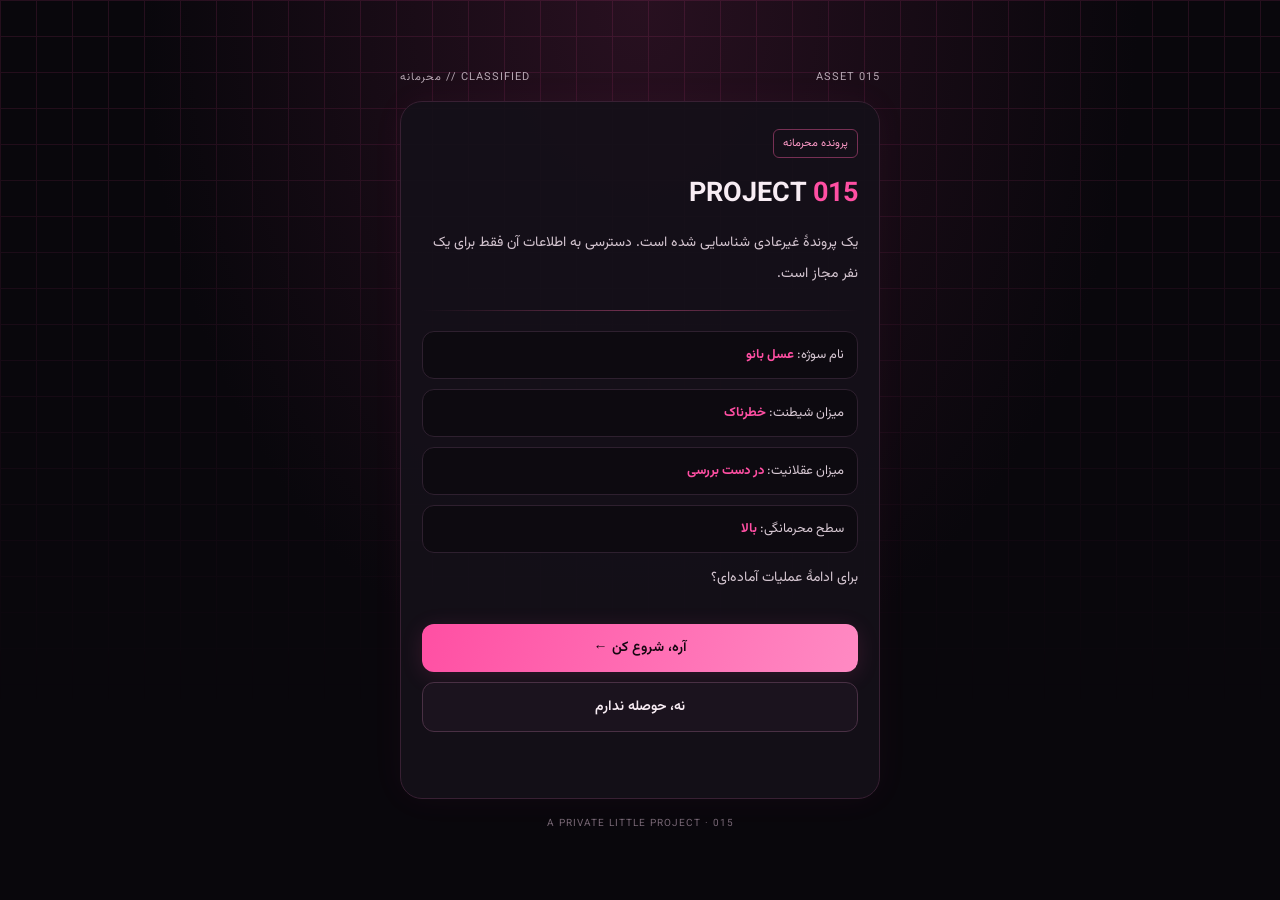
==== index.html @ 4cca1c8d "index.html" ====
<!DOCTYPE html>
<html lang="fa" dir="rtl">
<head>
<meta charset="UTF-8">
<meta name="viewport" content="width=device-width, initial-scale=1.0">
<meta name="theme-color" content="#09070c">
<title>PROJECT 015 | پرونده عسل بانو</title>

<style>
@import url('https://fonts.googleapis.com/css2?family=Vazirmatn:wght@400;500;600;700;800&display=swap');

:root {
  --bg: #09070c;
  --card: #151019;
  --pink: #ff4fa3;
  --light: #ff9bc9;
  --text: #f8edf4;
  --muted: #b5a5b1;
  --border: #382033;
}

* {
  box-sizing: border-box;
}

body {
  margin: 0;
  min-height: 100vh;
  background:
    radial-gradient(ellipse at top, #281020 0%, transparent 55%),
    var(--bg);
  color: var(--text);
  font-family: 'Vazirmatn', Tahoma, sans-serif;
  display: flex;
  align-items: center;
  justify-content: center;
  padding: 22px;
  overflow-x: hidden;
}

body::before {
  content: "";
  position: fixed;
  inset: 0;
  pointer-events: none;
  opacity: .12;
  background-image:
    linear-gradient(#ff4fa3 1px, transparent 1px),
    linear-gradient(90deg, #ff4fa3 1px, transparent 1px);
  background-size: 36px 36px;
  mask-image: linear-gradient(to bottom, black, transparent 80%);
}

.container {
  width: 100%;
  max-width: 480px;
  position: relative;
  z-index: 1;
}

.topline {
  display: flex;
  justify-content: space-between;
  color: var(--muted);
  font-size: 11px;
  letter-spacing: 1px;
  margin-bottom: 15px;
}

.card {
  background: rgba(21, 16, 25, .94);
  border: 1px solid var(--border);
  border-radius: 22px;
  padding: 27px 21px;
  box-shadow: 0 0 35px #ff4fa30b;
  animation: appear .45s ease;
}

@keyframes appear {
  from {
    opacity: 0;
    transform: translateY(12px);
  }
  to {
    opacity: 1;
    transform: translateY(0);
  }
}

.tag {
  display: inline-block;
  border: 1px solid #773054;
  color: var(--light);
  border-radius: 6px;
  padding: 5px 9px;
  font-size: 11px;
  margin-bottom: 15px;
}

h1 {
  font-size: 27px;
  line-height: 1.6;
  margin: 0 0 12px;
}

h2 {
  font-size: 21px;
  line-height: 1.8;
  margin: 0 0 12px;
}

p {
  color: #d4c5d0;
  font-size: 14px;
  line-height: 2.2;
  margin: 10px 0 20px;
}

.pink {
  color: var(--pink);
}

.divider {
  height: 1px;
  background: linear-gradient(90deg, transparent, #743151, transparent);
  margin: 20px 0;
}

.info {
  background: #0d0a10;
  border: 1px solid #2e202f;
  border-radius: 12px;
  padding: 13px;
  margin: 10px 0;
  font-size: 13px;
  color: #d8c9d4;
}

.info strong {
  color: var(--pink);
}

button {
  font-family: inherit;
  cursor: pointer;
  width: 100%;
  border-radius: 12px;
  padding: 13px 14px;
  margin-top: 10px;
  font-size: 14px;
  font-weight: 600;
  transition: .2s;
}

.primary {
  color: #160711;
  border: none;
  background: linear-gradient(110deg, #ff4fa3, #ff8ac3);
  box-shadow: 0 4px 22px #ff4fa322;
}

.primary:active {
  transform: scale(.98);
}

.secondary {
  background: #1b131e;
  color: var(--text);
  border: 1px solid #493044;
}

.secondary:active {
  border-color: var(--pink);
}

.option {
  text-align: right;
  background: #100c13;
  border: 1px solid #38283b;
  color: var(--text);
}

.option:hover {
  border-color: var(--pink);
  background: #211321;
}

.feedback {
  color: var(--light);
  font-size: 13px;
  min-height: 25px;
  margin-top: 14px;
  line-height: 1.9;
}

.progress {
  height: 4px;
  background: #2b1b2b;
  border-radius: 20px;
  margin: 15px 0 20px;
  overflow: hidden;
}

.bar {
  height: 100%;
  width: 0%;
  background: var(--pink);
  transition: width .4s;
}

.center {
  text-align: center;
}

.big-number {
  color: var(--pink);
  font-size: 60px;
  font-weight: 800;
  line-height: 1.4;
  text-shadow: 0 0 28px #ff4fa355;
}

.heart {
  color: var(--pink);
  font-size: 32px;
  animation: pulse 1.5s infinite;
}

@keyframes pulse {
  50% { transform: scale(1.12); }
}

.hidden {
  display: none !important;
}

.small {
  color: var(--muted);
  font-size: 11px;
  line-height: 2;
}

.final-note {
  border-right: 2px solid var(--pink);
  padding-right: 13px;
  margin: 23px 0;
  text-align: right;
  font-size: 16px;
  line-height: 2.5;
  color: #ffe7f3;
}

.footer {
  text-align: center;
  font-size: 10px;
  color: #776674;
  margin-top: 17px;
  letter-spacing: 1px;
}

@media (max-width: 360px) {
  .card { padding: 22px 16px; }
  h1 { font-size: 24px; }
}
</style>
</head>

<body>
<div class="container">

  <div class="topline">
    <span>ASSET 015</span>
    <span>CLASSIFIED // محرمانه</span>
  </div>

  <main class="card" id="app">

    <!-- PAGE 1 -->
    <section id="page1">
      <span class="tag">پرونده محرمانه</span>
      <h1>PROJECT <span class="pink">015</span></h1>
      <p>
        یک پروندهٔ غیرعادی شناسایی شده است.
        دسترسی به اطلاعات آن فقط برای یک نفر مجاز است.
      </p>

      <div class="divider"></div>

      <div class="info">نام سوژه: <strong>عسل بانو</strong></div>
      <div class="info">میزان شیطنت: <strong>خطرناک</strong></div>
      <div class="info">میزان عقلانیت: <strong>در دست بررسی</strong></div>
      <div class="info">سطح محرمانگی: <strong>بالا</strong></div>

      <p>برای ادامهٔ عملیات آماده‌ای؟</p>

      <button class="primary" onclick="go(2)">آره، شروع کن ←</button>
      <button class="secondary" onclick="noStart()">نه، حوصله ندارم</button>
      <div class="feedback" id="startFeedback"></div>
    </section>

    <!-- PAGE 2 -->
    <section id="page2" class="hidden">
      <span class="tag">مرحلهٔ اول / آزمون هوش</span>
      <div class="progress"><div class="bar" id="bar"></div></div>
      <div id="quiz"></div>
      <div class="feedback" id="quizFeedback"></div>
    </section>

    <!-- PAGE 3 -->
    <section id="page3" class="hidden center">
      <span class="tag">ACCESS DENIED</span>
      <div class="big-number">015</div>
      <h2>یک لحظه، عسل بانو.</h2>
      <p>
        برای دسترسی به پروندهٔ نهایی، باید از این مرحله هم عبور کنی.
        <br>
        البته اگه تا اینجا کنجکاو نشدی، دیگه واقعاً نمی‌دونم چی بگم. 😂
      </p>
      <button class="primary" onclick="go(4)">باز کردن پروندهٔ نهایی</button>
    </section>

    <!-- PAGE 4 -->
    <section id="page4" class="hidden center">
      <span class="tag">ACCESS GRANTED</span>
      <div class="heart">✦</div>
      <h1>HAPPY <span class="pink">15TH</span><br>BIRTHDAY</h1>
      <div class="divider"></div>

      <p>
        بالاخره رسیدیم به اصل ماجرا، عسل بانو. 😂
      </p>

      <p>
        تولدت مبارک به یکی از شیطون‌ترین و غیرقابل‌پیش‌بینی‌ترین
        آدمایی که می‌شناسم.
      </p>

      <p>
        امیدوارم ۱۵ سالگیت پر از اتفاقای خوب، خنده‌های واقعی
        و خاطره‌هایی باشه که سال‌ها بعدم با یادآوریشون لبخند بزنی.
      </p>

      <p>
        امیدوارم به هر چیزی که ته دلت می‌خوای برسی و همیشه
        آدمایی کنارت باشن که بودنت براشون ارزشمند باشه.
      </p>

      <p>
        راستی امیدوارم امسال یکم عاقل‌تر بشی؛
        ولی خب نمی‌خوام تو روز تولدت آرزوهای غیرممکن کنم. 😭😂
      </p>

      <button class="primary" onclick="go(5)">یه چیز دیگه هم هست...</button>
    </section>

    <!-- PAGE 5 -->
    <section id="page5" class="hidden center">
      <span class="tag">PERSONAL MESSAGE</span>
      <div class="heart">♡</div>

      <h2>قبل از بستن پرونده...</h2>

      <p>
        یه چیز کوچیک هست که شاید بد نباشه بدونی.
      </p>

      <div class="divider"></div>

      <div class="final-note">
        بعضی آدما بدون اینکه خودشون بدونن،
        یه جور خاصی توی ذهن آدم می‌مونن.
      </div>

      <button class="primary" onclick="reveal()">ادامهٔ پیام</button>

      <div id="revealText" class="hidden">
        <div class="divider"></div>
        <h2 class="pink">آره درست فکر کردی :)))))))))</h2>
        <p>
          حالا دیگه خودت می‌دونی با این اطلاعات محرمانه چیکار کنی. 😂
        </p>
        <button class="secondary" onclick="go(6)">بستن پرونده</button>
      </div>
    </section>

    <!-- PAGE 6 -->
    <section id="page6" class="hidden center">
      <span class="tag">MISSION COMPLETED</span>
      <div class="big-number">✓</div>
      <h2>پرونده با موفقیت بسته شد.</h2>
      <p>
        عسل بانو، یک بار دیگه تولدت مبارک.
        <br>
        امیدوارم امسال برات قشنگ‌تر از چیزی باشه که تصور می‌کنی.
      </p>
      <div class="divider"></div>
      <p class="small">
        END OF TRANSMISSION<br>
        PROJECT 015 // CLOSED
      </p>
      <button class="secondary" onclick="restart()">از اول ببین</button>
    </section>

  </main>

  <div class="footer">A PRIVATE LITTLE PROJECT · 015</div>
</div>

<script>
const questions = [
  {
    title: "به نظرت سازندهٔ این سایت چقدر وقت گذاشته تا اینو بسازه؟",
    options: [
      "۵ دقیقه؛ مگه چقدر کار داره؟",
      "یه ساعت؛ احتمالاً",
      "بهتره اصلاً نپرسیم 💀"
    ],
    reactions: [
      "چه اعتمادبه‌نفس عجیبی! 😂",
      "جواب نسبتاً منطقی‌ای بود.",
      "بالاخره یکی به عمق فاجعه پی برد."
    ]
  },
  {
    title: "اگه یکی برای تولدت یه سایت اختصاصی بسازه، احتمالاً...",
    options: [
      "خیلی بیکاره",
      "خیلی خلاقه",
      "یه چیزی این وسط مشکوکه 🤨"
    ],
    reactions: [
      "قضاوتت ثبت شد. پرونده همچنان محرمانه است. 😂",
      "این جواب به نفع سازنده تموم شد.",
      "مشکوک؟! ما اینجا همه‌چی‌مون قانونیه! تقریباً."
    ]
  },
  {
    title: "فکر می‌کنی این پرونده آخرش به کجا می‌رسه؟",
    options: [
      "یه کلاهبرداری پیچیده",
      "یه سورپرایز تولد",
      "نمی‌دونم، ولی کنجکاوم"
    ],
    reactions: [
      "متأسفانه هنوز پولی از حسابت کم نشده. 😂",
      "بالاخره به اصل ماجرا نزدیک شدیم.",
      "کنجکاوی، نقطهٔ قوت و ضعف توئه."
    ]
  }
];

let currentQuestion = 0;

function go(page) {
  document.querySelectorAll('#app > section').forEach(section => {
    section.classList.add('hidden');
  });

  document.getElementById('page' + page).classList.remove('hidden');

  if (page === 2) {
    showQuestion();
  }

  window.scrollTo({ top: 0, behavior: 'smooth' });
}

function noStart() {
  document.getElementById('startFeedback').textContent =
    'خب پس چرا تا اینجا اومدی خانم؟ 😂';
}

function showQuestion() {
  const q = questions[currentQuestion];
  const quiz = document.getElementById('quiz');
  const feedback = document.getElementById('quizFeedback');

  feedback.textContent = '';

  document.getElementById('bar').style.width =
    (currentQuestion / questions.length * 100) + '%';

  let html = `<h2>${q.title}</h2>`;

  q.options.forEach((option, index) => {
    html += `<button class="option" onclick="answer(${index})">${option}</button>`;
  });

  quiz.innerHTML = html;
}

function answer(index) {
  const q = questions[currentQuestion];
  const feedback = document.getElementById('quizFeedback');

  feedback.textContent = q.reactions[index];

  document.querySelectorAll('#quiz button').forEach(button => {
    button.disabled = true;
    button.style.opacity = '.7';
  });

  setTimeout(() => {
    currentQuestion++;

    if (currentQuestion < questions.length) {
      showQuestion();
    } else {
      go(3);
    }
  }, 1400);
}

function reveal() {
  document.getElementById('revealText').classList.remove('hidden');
  window.scrollTo({ top: document.body.scrollHeight, behavior: 'smooth' });
}

function restart() {
  currentQuestion = 0;
  document.getElementById('revealText').classList.add('hidden');
  document.getElementById('startFeedback').textContent = '';
  go(1);
}
</script>
</body>
                                                            </html>
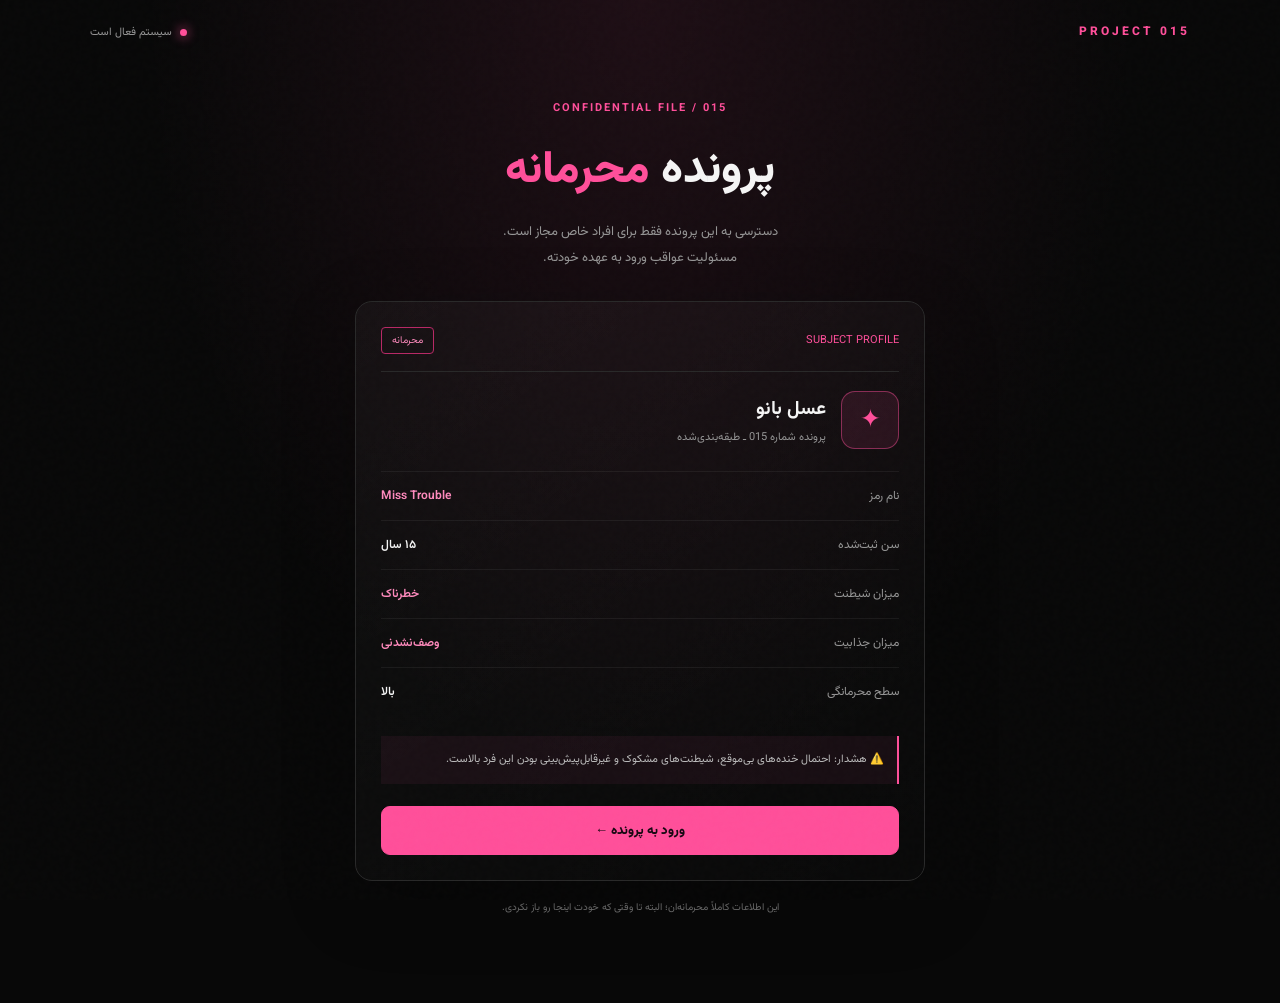
==== commit 94d90dcf: "index.html" ====
--- a/index.html
+++ b/index.html
@@ -1,527 +1,788 @@
 <!DOCTYPE html>
 <html lang="fa" dir="rtl">
 <head>
-<meta charset="UTF-8">
-<meta name="viewport" content="width=device-width, initial-scale=1.0">
-<meta name="theme-color" content="#09070c">
-<title>PROJECT 015 | پرونده عسل بانو</title>
-
-<style>
-@import url('https://fonts.googleapis.com/css2?family=Vazirmatn:wght@400;500;600;700;800&display=swap');
-
-:root {
-  --bg: #09070c;
-  --card: #151019;
-  --pink: #ff4fa3;
-  --light: #ff9bc9;
-  --text: #f8edf4;
-  --muted: #b5a5b1;
-  --border: #382033;
-}
-
-* {
-  box-sizing: border-box;
-}
-
-body {
-  margin: 0;
-  min-height: 100vh;
-  background:
-    radial-gradient(ellipse at top, #281020 0%, transparent 55%),
-    var(--bg);
-  color: var(--text);
-  font-family: 'Vazirmatn', Tahoma, sans-serif;
-  display: flex;
-  align-items: center;
-  justify-content: center;
-  padding: 22px;
-  overflow-x: hidden;
-}
-
-body::before {
-  content: "";
-  position: fixed;
-  inset: 0;
-  pointer-events: none;
-  opacity: .12;
-  background-image:
-    linear-gradient(#ff4fa3 1px, transparent 1px),
-    linear-gradient(90deg, #ff4fa3 1px, transparent 1px);
-  background-size: 36px 36px;
-  mask-image: linear-gradient(to bottom, black, transparent 80%);
-}
-
-.container {
-  width: 100%;
-  max-width: 480px;
-  position: relative;
-  z-index: 1;
-}
-
-.topline {
-  display: flex;
-  justify-content: space-between;
-  color: var(--muted);
-  font-size: 11px;
-  letter-spacing: 1px;
-  margin-bottom: 15px;
-}
-
-.card {
-  background: rgba(21, 16, 25, .94);
-  border: 1px solid var(--border);
-  border-radius: 22px;
-  padding: 27px 21px;
-  box-shadow: 0 0 35px #ff4fa30b;
-  animation: appear .45s ease;
-}
-
-@keyframes appear {
-  from {
-    opacity: 0;
-    transform: translateY(12px);
-  }
-  to {
-    opacity: 1;
-    transform: translateY(0);
-  }
-}
-
-.tag {
-  display: inline-block;
-  border: 1px solid #773054;
-  color: var(--light);
-  border-radius: 6px;
-  padding: 5px 9px;
-  font-size: 11px;
-  margin-bottom: 15px;
-}
-
-h1 {
-  font-size: 27px;
-  line-height: 1.6;
-  margin: 0 0 12px;
-}
-
-h2 {
-  font-size: 21px;
-  line-height: 1.8;
-  margin: 0 0 12px;
-}
-
-p {
-  color: #d4c5d0;
-  font-size: 14px;
-  line-height: 2.2;
-  margin: 10px 0 20px;
-}
-
-.pink {
-  color: var(--pink);
-}
-
-.divider {
-  height: 1px;
-  background: linear-gradient(90deg, transparent, #743151, transparent);
-  margin: 20px 0;
-}
-
-.info {
-  background: #0d0a10;
-  border: 1px solid #2e202f;
-  border-radius: 12px;
-  padding: 13px;
-  margin: 10px 0;
-  font-size: 13px;
-  color: #d8c9d4;
-}
-
-.info strong {
-  color: var(--pink);
-}
-
-button {
-  font-family: inherit;
-  cursor: pointer;
-  width: 100%;
-  border-radius: 12px;
-  padding: 13px 14px;
-  margin-top: 10px;
-  font-size: 14px;
-  font-weight: 600;
-  transition: .2s;
-}
-
-.primary {
-  color: #160711;
-  border: none;
-  background: linear-gradient(110deg, #ff4fa3, #ff8ac3);
-  box-shadow: 0 4px 22px #ff4fa322;
-}
-
-.primary:active {
-  transform: scale(.98);
-}
-
-.secondary {
-  background: #1b131e;
-  color: var(--text);
-  border: 1px solid #493044;
-}
-
-.secondary:active {
-  border-color: var(--pink);
-}
-
-.option {
-  text-align: right;
-  background: #100c13;
-  border: 1px solid #38283b;
-  color: var(--text);
-}
-
-.option:hover {
-  border-color: var(--pink);
-  background: #211321;
-}
-
-.feedback {
-  color: var(--light);
-  font-size: 13px;
-  min-height: 25px;
-  margin-top: 14px;
-  line-height: 1.9;
-}
-
-.progress {
-  height: 4px;
-  background: #2b1b2b;
-  border-radius: 20px;
-  margin: 15px 0 20px;
-  overflow: hidden;
-}
-
-.bar {
-  height: 100%;
-  width: 0%;
-  background: var(--pink);
-  transition: width .4s;
-}
-
-.center {
-  text-align: center;
-}
-
-.big-number {
-  color: var(--pink);
-  font-size: 60px;
-  font-weight: 800;
-  line-height: 1.4;
-  text-shadow: 0 0 28px #ff4fa355;
-}
-
-.heart {
-  color: var(--pink);
-  font-size: 32px;
-  animation: pulse 1.5s infinite;
-}
-
-@keyframes pulse {
-  50% { transform: scale(1.12); }
-}
-
-.hidden {
-  display: none !important;
-}
-
-.small {
-  color: var(--muted);
-  font-size: 11px;
-  line-height: 2;
-}
-
-.final-note {
-  border-right: 2px solid var(--pink);
-  padding-right: 13px;
-  margin: 23px 0;
-  text-align: right;
-  font-size: 16px;
-  line-height: 2.5;
-  color: #ffe7f3;
-}
-
-.footer {
-  text-align: center;
-  font-size: 10px;
-  color: #776674;
-  margin-top: 17px;
-  letter-spacing: 1px;
-}
-
-@media (max-width: 360px) {
-  .card { padding: 22px 16px; }
-  h1 { font-size: 24px; }
-}
-</style>
+    <meta charset="UTF-8">
+    <meta name="viewport" content="width=device-width, initial-scale=1.0">
+    <meta name="theme-color" content="#080808">
+
+    <title>PROJECT 015 | پرونده محرمانه</title>
+
+    <link rel="preconnect" href="https://fonts.googleapis.com">
+    <link rel="preconnect" href="https://fonts.gstatic.com" crossorigin>
+    <link href="https://fonts.googleapis.com/css2?family=Vazirmatn:wght@300;400;500;600;700;800&display=swap" rel="stylesheet">
+
+    <style>
+        :root {
+            --pink: #ff4f9a;
+            --pink-light: #ff8abd;
+            --pink-dark: #b82966;
+            --black: #080808;
+            --card: #111111;
+            --border: #292929;
+            --text: #f5f5f5;
+            --muted: #969696;
+        }
+
+        * {
+            margin: 0;
+            padding: 0;
+            box-sizing: border-box;
+        }
+
+        html {
+            scroll-behavior: smooth;
+        }
+
+        body {
+            min-height: 100vh;
+            background:
+                radial-gradient(
+                    ellipse at top,
+                    rgba(255, 79, 154, 0.09),
+                    transparent 55%
+                ),
+                var(--black);
+            color: var(--text);
+            font-family: 'Vazirmatn', sans-serif;
+            overflow-x: hidden;
+        }
+
+        button {
+            font-family: inherit;
+        }
+
+        button:focus-visible {
+            outline: 2px solid var(--pink-light);
+            outline-offset: 4px;
+        }
+
+        .noise {
+            position: fixed;
+            inset: 0;
+            pointer-events: none;
+            opacity: 0.035;
+            z-index: 10;
+            background-image: url("data:image/svg+xml,%3Csvg viewBox='0 0 180 180' xmlns='http://www.w3.org/2000/svg'%3E%3Cfilter id='n'%3E%3CfeTurbulence type='fractalNoise' baseFrequency='.9' numOctaves='3' stitchTiles='stitch'/%3E%3C/filter%3E%3Crect width='100%25' height='100%25' filter='url(%23n)' opacity='.5'/%3E%3C/svg%3E");
+        }
+
+        .topbar {
+            position: absolute;
+            top: 0;
+            right: 0;
+            left: 0;
+            padding: 23px 7%;
+            display: flex;
+            align-items: center;
+            justify-content: space-between;
+            gap: 12px;
+        }
+
+        .brand {
+            color: var(--pink);
+            font-size: 12px;
+            font-weight: 800;
+            letter-spacing: 3px;
+            direction: ltr;
+        }
+
+        .status {
+            display: flex;
+            align-items: center;
+            gap: 8px;
+            color: var(--muted);
+            font-size: 11px;
+        }
+
+        .status-dot {
+            width: 7px;
+            height: 7px;
+            border-radius: 50%;
+            background: var(--pink);
+            box-shadow: 0 0 12px var(--pink);
+            animation: blink 1.5s infinite;
+        }
+
+        @keyframes blink {
+            50% {
+                opacity: 0.3;
+            }
+        }
+
+        .screen {
+            min-height: 100svh;
+            display: none;
+            align-items: center;
+            justify-content: center;
+            padding: 100px 20px 85px;
+            animation: appear 0.6s ease both;
+        }
+
+        .screen.active {
+            display: flex;
+        }
+
+        @keyframes appear {
+            from {
+                opacity: 0;
+                transform: translateY(12px);
+            }
+
+            to {
+                opacity: 1;
+                transform: translateY(0);
+            }
+        }
+
+        .container {
+            width: 100%;
+            max-width: 570px;
+            margin: auto;
+        }
+
+        .eyebrow {
+            color: var(--pink);
+            font-size: 11px;
+            font-weight: 700;
+            letter-spacing: 2px;
+            direction: ltr;
+            text-align: center;
+            margin-bottom: 18px;
+        }
+
+        .main-title {
+            text-align: center;
+            font-size: clamp(29px, 7vw, 45px);
+            line-height: 1.6;
+            font-weight: 800;
+            margin-bottom: 12px;
+        }
+
+        .main-title span {
+            color: var(--pink);
+        }
+
+        .subtitle {
+            text-align: center;
+            color: var(--muted);
+            font-size: 13px;
+            line-height: 2;
+            margin-bottom: 30px;
+        }
+
+        .card {
+            background: linear-gradient(
+                145deg,
+                rgba(255, 255, 255, 0.035),
+                rgba(255, 255, 255, 0.008)
+            );
+            border: 1px solid var(--border);
+            border-radius: 17px;
+            padding: 25px;
+            box-shadow: 0 20px 70px rgba(0, 0, 0, 0.25);
+        }
+
+        .file-header {
+            display: flex;
+            justify-content: space-between;
+            align-items: center;
+            gap: 10px;
+            padding-bottom: 17px;
+            margin-bottom: 19px;
+            border-bottom: 1px solid var(--border);
+        }
+
+        .file-label {
+            font-size: 11px;
+            color: var(--pink);
+            direction: ltr;
+        }
+
+        .classified {
+            border: 1px solid var(--pink-dark);
+            color: var(--pink-light);
+            padding: 5px 10px;
+            font-size: 10px;
+            border-radius: 4px;
+        }
+
+        .profile {
+            display: flex;
+            align-items: center;
+            gap: 15px;
+            padding-bottom: 22px;
+        }
+
+        .avatar {
+            width: 58px;
+            height: 58px;
+            flex-shrink: 0;
+            display: grid;
+            place-items: center;
+            background: rgba(255, 79, 154, 0.1);
+            border: 1px solid rgba(255, 79, 154, 0.45);
+            border-radius: 14px;
+            color: var(--pink);
+            font-size: 25px;
+        }
+
+        .profile h2 {
+            font-size: 19px;
+            margin-bottom: 5px;
+        }
+
+        .profile p {
+            color: var(--muted);
+            font-size: 11px;
+        }
+
+        .data-list {
+            display: grid;
+            gap: 0;
+        }
+
+        .data-row {
+            display: flex;
+            justify-content: space-between;
+            align-items: center;
+            gap: 15px;
+            padding: 15px 0;
+            border-top: 1px solid rgba(255, 255, 255, 0.055);
+        }
+
+        .data-row .label {
+            color: var(--muted);
+            font-size: 12px;
+        }
+
+        .data-row .value {
+            font-size: 12px;
+            font-weight: 600;
+            text-align: left;
+        }
+
+        .pink {
+            color: var(--pink-light);
+        }
+
+        .warning {
+            margin-top: 20px;
+            padding: 13px;
+            border-right: 2px solid var(--pink);
+            background: rgba(255, 79, 154, 0.055);
+            color: #bdbdbd;
+            font-size: 11px;
+            line-height: 2;
+        }
+
+        .button {
+            width: 100%;
+            min-height: 49px;
+            border: 1px solid var(--pink);
+            border-radius: 9px;
+            background: var(--pink);
+            color: #160811;
+            font-size: 13px;
+            font-weight: 800;
+            cursor: pointer;
+            transition: 0.2s ease;
+            margin-top: 22px;
+        }
+
+        .button:hover {
+            background: var(--pink-light);
+            transform: translateY(-2px);
+            box-shadow: 0 8px 25px rgba(255, 79, 154, 0.14);
+        }
+
+        .button.secondary {
+            color: var(--pink-light);
+            background: transparent;
+            border-color: var(--border);
+        }
+
+        .button.secondary:hover {
+            border-color: var(--pink);
+            background: rgba(255, 79, 154, 0.05);
+        }
+
+        .small-note {
+            text-align: center;
+            color: #686868;
+            font-size: 10px;
+            margin-top: 17px;
+            line-height: 2;
+        }
+
+        /* QUIZ */
+
+        .quiz-progress {
+            display: flex;
+            gap: 7px;
+            margin-bottom: 25px;
+        }
+
+        .progress-segment {
+            height: 3px;
+            flex: 1;
+            border-radius: 10px;
+            background: #292929;
+            transition: background 0.3s;
+        }
+
+        .progress-segment.done {
+            background: var(--pink);
+        }
+
+        .question-number {
+            font-size: 11px;
+            color: var(--pink);
+            margin-bottom: 12px;
+        }
+
+        .question {
+            font-size: clamp(21px, 5vw, 27px);
+            line-height: 1.8;
+            font-weight: 700;
+            margin-bottom: 25px;
+        }
+
+        .answers {
+            display: grid;
+            gap: 11px;
+        }
+
+        .answer {
+            display: flex;
+            justify-content: space-between;
+            align-items: center;
+            gap: 12px;
+            width: 100%;
+            padding: 15px 16px;
+            border: 1px solid var(--border);
+            border-radius: 10px;
+            background: #101010;
+            color: #e6e6e6;
+            text-align: right;
+            font-size: 13px;
+            cursor: pointer;
+            transition: 0.2s;
+        }
+
+        .answer:hover {
+            border-color: var(--pink);
+            background: rgba(255, 79, 154, 0.06);
+        }
+
+        .answer .arrow {
+            color: var(--pink);
+            font-size: 17px;
+        }
+
+        .reaction {
+            display: none;
+            margin-top: 20px;
+            padding: 16px;
+            border: 1px solid rgba(255, 79, 154, 0.3);
+            background: rgba(255, 79, 154, 0.06);
+            border-radius: 10px;
+            font-size: 13px;
+            line-height: 2;
+        }
+
+        .reaction.show {
+            display: block;
+            animation: appear 0.3s ease both;
+        }
+
+        .reaction-title {
+            color: var(--pink-light);
+            font-weight: 700;
+            margin-bottom: 5px;
+        }
+
+        /* ACCESS DENIED */
+
+        .denied-icon {
+            width: 90px;
+            height: 90px;
+            margin: 0 auto 25px;
+            display: grid;
+            place-items: center;
+            border: 1px solid var(--pink-dark);
+            border-radius: 50%;
+            color: var(--pink);
+            font-size: 36px;
+            box-shadow: 0 0 45px rgba(255, 79, 154, 0.07);
+        }
+
+        .denied-title {
+            direction: ltr;
+            text-align: center;
+            color: var(--pink);
+            font-size: clamp(28px, 8vw, 42px);
+            letter-spacing: 2px;
+            margin-bottom: 17px;
+        }
+
+        .denied-text {
+            text-align: center;
+            color: #b6b6b6;
+            font-size: 13px;
+            line-height: 2.3;
+        }
+
+        .code-line {
+            direction: ltr;
+            text-align: center;
+            color: #555;
+            font-size: 10px;
+            margin-top: 22px;
+            letter-spacing: 1px;
+        }
+
+        /* BIRTHDAY */
+
+        .birthday-card {
+            text-align: center;
+        }
+
+        .birthday-symbol {
+            font-size: 43px;
+            margin-bottom: 17px;
+            filter: drop-shadow(0 0 18px rgba(255, 79, 154, 0.2));
+        }
+
+        .birthday-title {
+            font-size: clamp(29px, 7vw, 41px);
+            font-weight: 800;
+            margin-bottom: 22px;
+            line-height: 1.7;
+        }
+
+        .birthday-title span {
+            color: var(--pink);
+        }
+
+        .birthday-message {
+            color: #d0d0d0;
+            font-size: 13px;
+            line-height: 2.5;
+            text-align: right;
+        }
+
+        .birthday-message p {
+            margin-bottom: 14px;
+        }
+
+        .birthday-divider {
+            width: 55px;
+            height: 2px;
+            background: var(--pink);
+            margin: 25px auto;
+            border-radius: 3px;
+        }
+
+        .signature {
+            color: var(--pink-light);
+            font-size: 12px;
+            margin-top: 25px;
+            text-align: center;
+        }
+
+        /* REVEAL */
+
+        .reveal-card {
+            text-align: center;
+            padding: 32px 25px;
+        }
+
+        .reveal-label {
+            color: var(--pink);
+            font-size: 10px;
+            letter-spacing: 3px;
+            direction: ltr;
+            margin-bottom: 27px;
+        }
+
+        .reveal-text {
+            font-size: clamp(19px, 5vw, 25px);
+            line-height: 2.2;
+            font-weight: 600;
+        }
+
+        .reveal-text .highlight {
+            color: var(--pink-light);
+        }
+
+        .typing-cursor {
+            display: inline-block;
+            width: 2px;
+            height: 22px;
+            margin-right: 4px;
+            vertical-align: middle;
+            background: var(--pink);
+            animation: blink 0.8s infinite;
+        }
+
+        .final-stamp {
+            display: inline-block;
+            border: 1px solid var(--pink-dark);
+            color: var(--pink-light);
+            padding: 10px 16px;
+            border-radius: 6px;
+            direction: ltr;
+            font-size: 11px;
+            letter-spacing: 2px;
+            transform: rotate(-3deg);
+            margin-bottom: 25px;
+        }
+
+        .footer {
+            position: fixed;
+            bottom: 0;
+            right: 0;
+            left: 0;
+            text-align: center;
+            padding: 12px;
+            color: #444;
+            background: linear-gradient(transparent, #080808 40%);
+            font-size: 9px;
+            pointer-events: none;
+            z-index: 5;
+        }
+
+        /* MUSIC */
+
+        .music-button {
+            position: fixed;
+            left: 17px;
+            bottom: 22px;
+            z-index: 20;
+            display: flex;
+            align-items: center;
+            justify-content: center;
+            gap: 9px;
+            padding: 11px 14px;
+            border: 1px solid #383838;
+            border-radius: 30px;
+            background: rgba(17, 17, 17, 0.94);
+            color: #ddd;
+            font-size: 11px;
+            cursor: pointer;
+            backdrop-filter: blur(10px);
+            transition: 0.2s;
+        }
+
+        .music-button:hover,
+        .music-button.playing {
+            border-color: var(--pink);
+            color: var(--pink-light);
+        }
+
+        .music-icon {
+            font-size: 15px;
+        }
+
+        .music-bars {
+            display: none;
+            align-items: center;
+            gap: 2px;
+            height: 15px;
+        }
+
+        .playing .music-bars {
+            display: flex;
+        }
+
+        .playing .music-icon {
+            display: none;
+        }
+
+        .music-bars span {
+            width: 2px;
+            height: 5px;
+            border-radius: 2px;
+            background: var(--pink);
+            animation: musicbar 0.7s infinite ease-in-out alternate;
+        }
+
+        .music-bars span:nth-child(2) {
+            animation-delay: 0.2s;
+        }
+
+        .music-bars span:nth-child(3) {
+            animation-delay: 0.4s;
+        }
+
+        @keyframes musicbar {
+            to {
+                height: 14px;
+            }
+        }
+
+        @media (max-width: 420px) {
+            .card {
+                padding: 20px;
+            }
+
+            .topbar {
+                padding: 18px 20px;
+            }
+
+            .music-button {
+                bottom: 20px;
+                left: 12px;
+            }
+
+            .data-row .label,
+            .data-row .value {
+                font-size: 11px;
+            }
+        }
+
+        @media (prefers-reduced-motion: reduce) {
+            *,
+            *::before,
+            *::after {
+                animation-duration: 0.01ms !important;
+                transition-duration: 0.01ms !important;
+            }
+        }
+    </style>
 </head>
 
 <body>
-<div class="container">
-
-  <div class="topline">
-    <span>ASSET 015</span>
-    <span>CLASSIFIED // محرمانه</span>
-  </div>
-
-  <main class="card" id="app">
-
-    <!-- PAGE 1 -->
-    <section id="page1">
-      <span class="tag">پرونده محرمانه</span>
-      <h1>PROJECT <span class="pink">015</span></h1>
-      <p>
-        یک پروندهٔ غیرعادی شناسایی شده است.
-        دسترسی به اطلاعات آن فقط برای یک نفر مجاز است.
-      </p>
-
-      <div class="divider"></div>
-
-      <div class="info">نام سوژه: <strong>عسل بانو</strong></div>
-      <div class="info">میزان شیطنت: <strong>خطرناک</strong></div>
-      <div class="info">میزان عقلانیت: <strong>در دست بررسی</strong></div>
-      <div class="info">سطح محرمانگی: <strong>بالا</strong></div>
-
-      <p>برای ادامهٔ عملیات آماده‌ای؟</p>
-
-      <button class="primary" onclick="go(2)">آره، شروع کن ←</button>
-      <button class="secondary" onclick="noStart()">نه، حوصله ندارم</button>
-      <div class="feedback" id="startFeedback"></div>
+
+    <div class="noise"></div>
+
+    <header class="topbar">
+        <div class="brand">PROJECT 015</div>
+
+        <div class="status">
+            <span class="status-dot"></span>
+            <span>سیستم فعال است</span>
+        </div>
+    </header>
+
+
+    <!-- PAGE 1: SECRET DOSSIER -->
+
+    <section class="screen active" id="screen1">
+        <div class="container">
+
+            <div class="eyebrow">CONFIDENTIAL FILE / 015</div>
+
+            <h1 class="main-title">
+                پرونده <span>محرمانه</span>
+            </h1>
+
+            <p class="subtitle">
+                دسترسی به این پرونده فقط برای افراد خاص مجاز است.
+                <br>
+                مسئولیت عواقب ورود به عهده خودته.
+            </p>
+
+            <div class="card">
+
+                <div class="file-header">
+                    <span class="file-label">SUBJECT PROFILE</span>
+                    <span class="classified">محرمانه</span>
+                </div>
+
+                <div class="profile">
+                    <div class="avatar">✦</div>
+
+                    <div>
+                        <h2>عسل بانو</h2>
+                        <p>پرونده شماره 015 ـ طبقه‌بندی‌شده</p>
+                    </div>
+                </div>
+
+                <div class="data-list">
+
+                    <div class="data-row">
+                        <span class="label">نام رمز</span>
+                        <span class="value pink">Miss Trouble</span>
+                    </div>
+
+                    <div class="data-row">
+                        <span class="label">سن ثبت‌شده</span>
+                        <span class="value">۱۵ سال</span>
+                    </div>
+
+                    <div class="data-row">
+                        <span class="label">میزان شیطنت</span>
+                        <span class="value pink">خطرناک</span>
+                    </div>
+
+                    <div class="data-row">
+                        <span class="label">میزان جذابیت</span>
+                        <span class="value pink">وصف‌نشدنی</span>
+                    </div>
+
+                    <div class="data-row">
+                        <span class="label">سطح محرمانگی</span>
+                        <span class="value">بالا</span>
+                    </div>
+
+                </div>
+
+                <div class="warning">
+                    ⚠️ هشدار: احتمال خنده‌های بی‌موقع، شیطنت‌های مشکوک
+                    و غیرقابل‌پیش‌بینی بودن این فرد بالاست.
+                </div>
+
+                <button class="button" onclick="goToScreen(2)">
+                    ورود به پرونده ←
+                </button>
+
+            </div>
+
+            <p class="small-note">
+                این اطلاعات کاملاً محرمانه‌ان؛
+                البته تا وقتی که خودت اینجا رو باز نکردی.
+            </p>
+
+        </div>
     </section>
 
-    <!-- PAGE 2 -->
-    <section id="page2" class="hidden">
-      <span class="tag">مرحلهٔ اول / آزمون هوش</span>
-      <div class="progress"><div class="bar" id="bar"></div></div>
-      <div id="quiz"></div>
-      <div class="feedback" id="quizFeedback"></div>
-    </section>
-
-    <!-- PAGE 3 -->
-    <section id="page3" class="hidden center">
-      <span class="tag">ACCESS DENIED</span>
-      <div class="big-number">015</div>
-      <h2>یک لحظه، عسل بانو.</h2>
-      <p>
-        برای دسترسی به پروندهٔ نهایی، باید از این مرحله هم عبور کنی.
-        <br>
-        البته اگه تا اینجا کنجکاو نشدی، دیگه واقعاً نمی‌دونم چی بگم. 😂
-      </p>
-      <button class="primary" onclick="go(4)">باز کردن پروندهٔ نهایی</button>
-    </section>
-
-    <!-- PAGE 4 -->
-    <section id="page4" class="hidden center">
-      <span class="tag">ACCESS GRANTED</span>
-      <div class="heart">✦</div>
-      <h1>HAPPY <span class="pink">15TH</span><br>BIRTHDAY</h1>
-      <div class="divider"></div>
-
-      <p>
-        بالاخره رسیدیم به اصل ماجرا، عسل بانو. 😂
-      </p>
-
-      <p>
-        تولدت مبارک به یکی از شیطون‌ترین و غیرقابل‌پیش‌بینی‌ترین
-        آدمایی که می‌شناسم.
-      </p>
-
-      <p>
-        امیدوارم ۱۵ سالگیت پر از اتفاقای خوب، خنده‌های واقعی
-        و خاطره‌هایی باشه که سال‌ها بعدم با یادآوریشون لبخند بزنی.
-      </p>
-
-      <p>
-        امیدوارم به هر چیزی که ته دلت می‌خوای برسی و همیشه
-        آدمایی کنارت باشن که بودنت براشون ارزشمند باشه.
-      </p>
-
-      <p>
-        راستی امیدوارم امسال یکم عاقل‌تر بشی؛
-        ولی خب نمی‌خوام تو روز تولدت آرزوهای غیرممکن کنم. 😭😂
-      </p>
-
-      <button class="primary" onclick="go(5)">یه چیز دیگه هم هست...</button>
-    </section>
-
-    <!-- PAGE 5 -->
-    <section id="page5" class="hidden center">
-      <span class="tag">PERSONAL MESSAGE</span>
-      <div class="heart">♡</div>
-
-      <h2>قبل از بستن پرونده...</h2>
-
-      <p>
-        یه چیز کوچیک هست که شاید بد نباشه بدونی.
-      </p>
-
-      <div class="divider"></div>
-
-      <div class="final-note">
-        بعضی آدما بدون اینکه خودشون بدونن،
-        یه جور خاصی توی ذهن آدم می‌مونن.
-      </div>
-
-      <button class="primary" onclick="reveal()">ادامهٔ پیام</button>
-
-      <div id="revealText" class="hidden">
-        <div class="divider"></div>
-        <h2 class="pink">آره درست فکر کردی :)))))))))</h2>
-        <p>
-          حالا دیگه خودت می‌دونی با این اطلاعات محرمانه چیکار کنی. 😂
-        </p>
-        <button class="secondary" onclick="go(6)">بستن پرونده</button>
-      </div>
-    </section>
-
-    <!-- PAGE 6 -->
-    <section id="page6" class="hidden center">
-      <span class="tag">MISSION COMPLETED</span>
-      <div class="big-number">✓</div>
-      <h2>پرونده با موفقیت بسته شد.</h2>
-      <p>
-        عسل بانو، یک بار دیگه تولدت مبارک.
-        <br>
-        امیدوارم امسال برات قشنگ‌تر از چیزی باشه که تصور می‌کنی.
-      </p>
-      <div class="divider"></div>
-      <p class="small">
-        END OF TRANSMISSION<br>
-        PROJECT 015 // CLOSED
-      </p>
-      <button class="secondary" onclick="restart()">از اول ببین</button>
-    </section>
-
-  </main>
-
-  <div class="footer">A PRIVATE LITTLE PROJECT · 015</div>
-</div>
-
-<script>
-const questions = [
-  {
-    title: "به نظرت سازندهٔ این سایت چقدر وقت گذاشته تا اینو بسازه؟",
-    options: [
-      "۵ دقیقه؛ مگه چقدر کار داره؟",
-      "یه ساعت؛ احتمالاً",
-      "بهتره اصلاً نپرسیم 💀"
-    ],
-    reactions: [
-      "چه اعتمادبه‌نفس عجیبی! 😂",
-      "جواب نسبتاً منطقی‌ای بود.",
-      "بالاخره یکی به عمق فاجعه پی برد."
-    ]
-  },
-  {
-    title: "اگه یکی برای تولدت یه سایت اختصاصی بسازه، احتمالاً...",
-    options: [
-      "خیلی بیکاره",
-      "خیلی خلاقه",
-      "یه چیزی این وسط مشکوکه 🤨"
-    ],
-    reactions: [
-      "قضاوتت ثبت شد. پرونده همچنان محرمانه است. 😂",
-      "این جواب به نفع سازنده تموم شد.",
-      "مشکوک؟! ما اینجا همه‌چی‌مون قانونیه! تقریباً."
-    ]
-  },
-  {
-    title: "فکر می‌کنی این پرونده آخرش به کجا می‌رسه؟",
-    options: [
-      "یه کلاهبرداری پیچیده",
-      "یه سورپرایز تولد",
-      "نمی‌دونم، ولی کنجکاوم"
-    ],
-    reactions: [
-      "متأسفانه هنوز پولی از حسابت کم نشده. 😂",
-      "بالاخره به اصل ماجرا نزدیک شدیم.",
-      "کنجکاوی، نقطهٔ قوت و ضعف توئه."
-    ]
-  }
-];
-
-let currentQuestion = 0;
-
-function go(page) {
-  document.querySelectorAll('#app > section').forEach(section => {
-    section.classList.add('hidden');
-  });
-
-  document.getElementById('page' + page).classList.remove('hidden');
-
-  if (page === 2) {
-    showQuestion();
-  }
-
-  window.scrollTo({ top: 0, behavior: 'smooth' });
-}
-
-function noStart() {
-  document.getElementById('startFeedback').textContent =
-    'خب پس چرا تا اینجا اومدی خانم؟ 😂';
-}
-
-function showQuestion() {
-  const q = questions[currentQuestion];
-  const quiz = document.getElementById('quiz');
-  const feedback = document.getElementById('quizFeedback');
-
-  feedback.textContent = '';
-
-  document.getElementById('bar').style.width =
-    (currentQuestion / questions.length * 100) + '%';
-
-  let html = `<h2>${q.title}</h2>`;
-
-  q.options.forEach((option, index) => {
-    html += `<button class="option" onclick="answer(${index})">${option}</button>`;
-  });
-
-  quiz.innerHTML = html;
-}
-
-function answer(index) {
-  const q = questions[currentQuestion];
-  const feedback = document.getElementById('quizFeedback');
-
-  feedback.textContent = q.reactions[index];
-
-  document.querySelectorAll('#quiz button').forEach(button => {
-    button.disabled = true;
-    button.style.opacity = '.7';
-  });
-
-  setTimeout(() => {
-    currentQuestion++;
-
-    if (currentQuestion < questions.length) {
-      showQuestion();
-    } else {
-      go(3);
-    }
-  }, 1400);
-}
-
-function reveal() {
-  document.getElementById('revealText').classList.remove('hidden');
-  window.scrollTo({ top: document.body.scrollHeight, behavior: 'smooth' });
-}
-
-function restart() {
-  currentQuestion = 0;
-  document.getElementById('revealText').classList.add('hidden');
-  document.getElementById('startFeedback').textContent = '';
-  go(1);
-}
-</script>
-</body>
-                                                            </html>
+
+    <!-- PAGE 2: QUIZ -->
+
+    <section class="screen" id="screen2">
+        <div class="container">
+
+            <div class="eyebrow">IDENTITY VERIFICATION</div>
+
+            <h1 class="main-title">
+                آزمون <span>احراز هویت</span>
+            </h1>
+
+            <p class="subtitle">
+                قبل از ادامه باید به چند سؤال بسیار حیاتی پاسخ بدی.
+                <br>
+                جواب درست؟ همچین چیزی نداریم.
+            </p>
+
+            <div class="card">
+
+                <div class="quiz-progress">
+                    <div class="progress-segment done" id="progress1"></div>
+                    <div class="progress-segment" id="progress2"></div>
+                    <div class="progress-segment" id="progress3"></div>
+                </div>
+
+                <div id="questionArea">
+
+                    <div class="question-number" id="questionNumber">
+                        QUESTION 01 / 03
+                    </div>
+
+                    <h2 class="question" id="questionText">
+                        به نظرت مهم‌ترین ویژگی عسل بانو چیه؟
+                    </h2>
+
+                    <div class="answers" id="answers"></div>
+
+                    <div class="reaction" id="reaction">
+                        <div class="reaction-title" id="reactionTitl
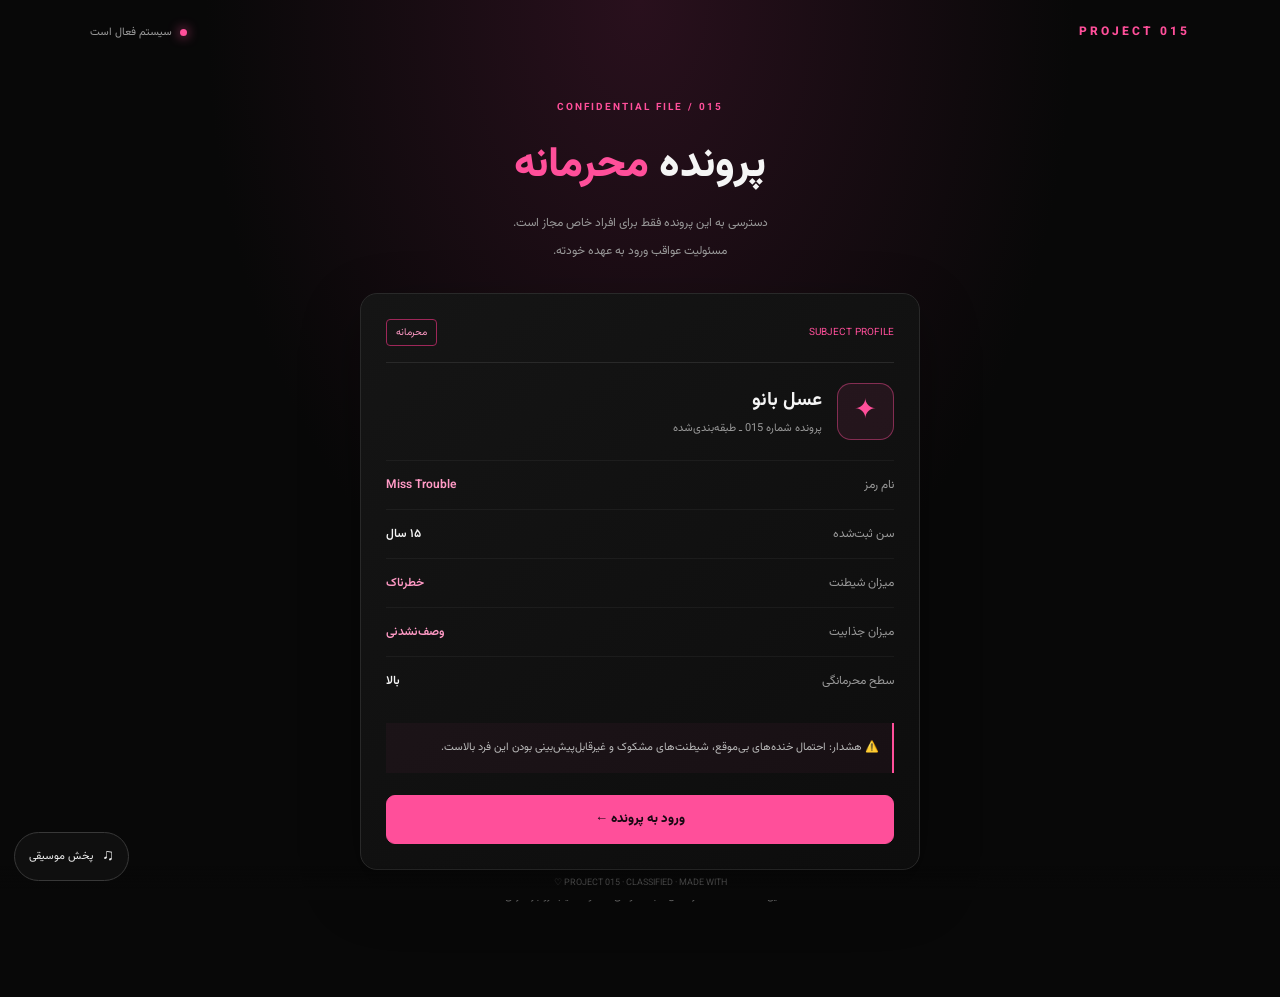
==== commit d8b92c45: "index.html" ====
--- a/index.html
+++ b/index.html
@@ -1,788 +1,1028 @@
 <!DOCTYPE html>
 <html lang="fa" dir="rtl">
 <head>
-    <meta charset="UTF-8">
-    <meta name="viewport" content="width=device-width, initial-scale=1.0">
-    <meta name="theme-color" content="#080808">
-
-    <title>PROJECT 015 | پرونده محرمانه</title>
-
-    <link rel="preconnect" href="https://fonts.googleapis.com">
-    <link rel="preconnect" href="https://fonts.gstatic.com" crossorigin>
-    <link href="https://fonts.googleapis.com/css2?family=Vazirmatn:wght@300;400;500;600;700;800&display=swap" rel="stylesheet">
-
-    <style>
-        :root {
-            --pink: #ff4f9a;
-            --pink-light: #ff8abd;
-            --pink-dark: #b82966;
-            --black: #080808;
-            --card: #111111;
-            --border: #292929;
-            --text: #f5f5f5;
-            --muted: #969696;
-        }
-
-        * {
-            margin: 0;
-            padding: 0;
-            box-sizing: border-box;
-        }
-
-        html {
-            scroll-behavior: smooth;
-        }
-
-        body {
-            min-height: 100vh;
-            background:
-                radial-gradient(
-                    ellipse at top,
-                    rgba(255, 79, 154, 0.09),
-                    transparent 55%
-                ),
-                var(--black);
-            color: var(--text);
-            font-family: 'Vazirmatn', sans-serif;
-            overflow-x: hidden;
-        }
-
-        button {
-            font-family: inherit;
-        }
-
-        button:focus-visible {
-            outline: 2px solid var(--pink-light);
-            outline-offset: 4px;
-        }
-
-        .noise {
-            position: fixed;
-            inset: 0;
-            pointer-events: none;
-            opacity: 0.035;
-            z-index: 10;
-            background-image: url("data:image/svg+xml,%3Csvg viewBox='0 0 180 180' xmlns='http://www.w3.org/2000/svg'%3E%3Cfilter id='n'%3E%3CfeTurbulence type='fractalNoise' baseFrequency='.9' numOctaves='3' stitchTiles='stitch'/%3E%3C/filter%3E%3Crect width='100%25' height='100%25' filter='url(%23n)' opacity='.5'/%3E%3C/svg%3E");
-        }
-
-        .topbar {
-            position: absolute;
-            top: 0;
-            right: 0;
-            left: 0;
-            padding: 23px 7%;
-            display: flex;
-            align-items: center;
-            justify-content: space-between;
-            gap: 12px;
-        }
-
-        .brand {
-            color: var(--pink);
-            font-size: 12px;
-            font-weight: 800;
-            letter-spacing: 3px;
-            direction: ltr;
-        }
-
-        .status {
-            display: flex;
-            align-items: center;
-            gap: 8px;
-            color: var(--muted);
-            font-size: 11px;
-        }
-
-        .status-dot {
-            width: 7px;
-            height: 7px;
-            border-radius: 50%;
-            background: var(--pink);
-            box-shadow: 0 0 12px var(--pink);
-            animation: blink 1.5s infinite;
-        }
-
-        @keyframes blink {
-            50% {
-                opacity: 0.3;
+<meta charset="UTF-8">
+<meta name="viewport" content="width=device-width, initial-scale=1.0">
+<meta name="theme-color" content="#080808">
+
+<title>PROJECT 015 | پرونده محرمانه</title>
+
+<link rel="preconnect" href="https://fonts.googleapis.com">
+<link rel="preconnect" href="https://fonts.gstatic.com" crossorigin>
+<link href="https://fonts.googleapis.com/css2?family=Vazirmatn:wght@300;400;500;600;700;800&display=swap" rel="stylesheet">
+
+<style>
+:root {
+    --pink: #ff4f9a;
+    --pink-light: #ff9ac5;
+    --black: #080808;
+    --card: #111111;
+    --border: #292929;
+    --text: #f5f5f5;
+    --muted: #999;
+}
+
+* {
+    margin: 0;
+    padding: 0;
+    box-sizing: border-box;
+}
+
+body {
+    min-height: 100vh;
+    background:
+        radial-gradient(ellipse at top, #29101d 0%, transparent 48%),
+        var(--black);
+    color: var(--text);
+    font-family: 'Vazirmatn', sans-serif;
+    overflow-x: hidden;
+}
+
+button {
+    font-family: inherit;
+    -webkit-tap-highlight-color: transparent;
+}
+
+.topbar {
+    position: absolute;
+    top: 0;
+    right: 0;
+    left: 0;
+    padding: 23px 7%;
+    display: flex;
+    justify-content: space-between;
+    align-items: center;
+    z-index: 5;
+}
+
+.brand {
+    direction: ltr;
+    color: var(--pink);
+    font-size: 12px;
+    font-weight: 800;
+    letter-spacing: 3px;
+}
+
+.status {
+    color: var(--muted);
+    font-size: 11px;
+    display: flex;
+    align-items: center;
+    gap: 8px;
+}
+
+.status-dot {
+    width: 7px;
+    height: 7px;
+    background: var(--pink);
+    border-radius: 50%;
+    box-shadow: 0 0 12px var(--pink);
+}
+
+.screen {
+    display: none;
+    min-height: 100vh;
+    min-height: 100svh;
+    align-items: center;
+    justify-content: center;
+    padding: 100px 20px 90px;
+}
+
+.screen.active {
+    display: flex;
+    animation: appear .4s ease;
+}
+
+@keyframes appear {
+    from {
+        opacity: 0;
+        transform: translateY(10px);
+    }
+    to {
+        opacity: 1;
+        transform: translateY(0);
+    }
+}
+
+.container {
+    width: 100%;
+    max-width: 560px;
+    margin: auto;
+}
+
+.eyebrow {
+    color: var(--pink);
+    direction: ltr;
+    text-align: center;
+    font-size: 10px;
+    font-weight: 700;
+    letter-spacing: 2px;
+    margin-bottom: 16px;
+}
+
+.title {
+    font-size: clamp(28px, 7vw, 42px);
+    font-weight: 800;
+    line-height: 1.7;
+    text-align: center;
+    margin-bottom: 8px;
+}
+
+.title span {
+    color: var(--pink);
+}
+
+.subtitle {
+    color: var(--muted);
+    text-align: center;
+    font-size: 12px;
+    line-height: 2.3;
+    margin-bottom: 27px;
+}
+
+.card {
+    background: linear-gradient(145deg, #151515, #0d0d0d);
+    border: 1px solid var(--border);
+    border-radius: 17px;
+    padding: 25px;
+    box-shadow: 0 20px 60px #0005;
+}
+
+.file-header {
+    display: flex;
+    align-items: center;
+    justify-content: space-between;
+    gap: 10px;
+    padding-bottom: 16px;
+    margin-bottom: 20px;
+    border-bottom: 1px solid var(--border);
+}
+
+.file-label {
+    direction: ltr;
+    color: var(--pink);
+    font-size: 10px;
+}
+
+.classified {
+    border: 1px solid #9e2759;
+    color: var(--pink-light);
+    border-radius: 4px;
+    padding: 5px 9px;
+    font-size: 10px;
+}
+
+.profile {
+    display: flex;
+    align-items: center;
+    gap: 15px;
+    margin-bottom: 20px;
+}
+
+.avatar {
+    width: 57px;
+    height: 57px;
+    flex-shrink: 0;
+    display: grid;
+    place-items: center;
+    color: var(--pink);
+    background: #ff4f9a15;
+    border: 1px solid #ff4f9a70;
+    border-radius: 14px;
+    font-size: 27px;
+}
+
+.profile h2 {
+    font-size: 19px;
+    margin-bottom: 5px;
+}
+
+.profile p {
+    color: var(--muted);
+    font-size: 11px;
+}
+
+.data-row {
+    display: flex;
+    justify-content: space-between;
+    align-items: center;
+    gap: 12px;
+    padding: 15px 0;
+    border-top: 1px solid #ffffff0c;
+}
+
+.data-row .label {
+    color: var(--muted);
+    font-size: 12px;
+}
+
+.data-row .value {
+    font-size: 12px;
+    font-weight: 600;
+    text-align: left;
+}
+
+.pink {
+    color: var(--pink-light);
+}
+
+.warning {
+    margin-top: 18px;
+    padding: 13px;
+    background: #ff4f9a0b;
+    border-right: 2px solid var(--pink);
+    color: #bbb;
+    font-size: 11px;
+    line-height: 2.2;
+}
+
+.button {
+    width: 100%;
+    min-height: 49px;
+    padding: 12px;
+    margin-top: 22px;
+    border: 1px solid var(--pink);
+    border-radius: 9px;
+    background: var(--pink);
+    color: #160811;
+    font-size: 13px;
+    font-weight: 800;
+    cursor: pointer;
+    transition: .2s;
+}
+
+.button:hover {
+    background: var(--pink-light);
+    transform: translateY(-2px);
+}
+
+.button:active {
+    transform: scale(.98);
+}
+
+.button.secondary {
+    background: transparent;
+    color: var(--pink-light);
+    border-color: var(--border);
+}
+
+.button.secondary:hover {
+    border-color: var(--pink);
+}
+
+.small-note {
+    color: #666;
+    font-size: 10px;
+    line-height: 2;
+    text-align: center;
+    margin-top: 17px;
+}
+
+/* QUIZ */
+
+.progress {
+    display: flex;
+    gap: 7px;
+    margin-bottom: 24px;
+}
+
+.progress span {
+    height: 3px;
+    flex: 1;
+    border-radius: 10px;
+    background: #292929;
+}
+
+.progress span.done {
+    background: var(--pink);
+}
+
+.question-number {
+    direction: ltr;
+    color: var(--pink);
+    font-size: 10px;
+    margin-bottom: 12px;
+}
+
+.question {
+    font-size: clamp(20px, 5vw, 26px);
+    line-height: 1.9;
+    margin-bottom: 22px;
+}
+
+.answers {
+    display: grid;
+    gap: 11px;
+}
+
+.answer {
+    width: 100%;
+    display: flex;
+    align-items: center;
+    justify-content: space-between;
+    gap: 12px;
+    padding: 15px;
+    border: 1px solid var(--border);
+    border-radius: 10px;
+    background: #101010;
+    color: #eee;
+    font-size: 12px;
+    text-align: right;
+    cursor: pointer;
+    transition: .2s;
+}
+
+.answer:hover {
+    border-color: var(--pink);
+    background: #ff4f9a0c;
+}
+
+.answer .arrow {
+    color: var(--pink);
+    font-size: 16px;
+}
+
+.reaction {
+    display: none;
+    margin-top: 20px;
+    padding: 15px;
+    border: 1px solid #ff4f9a55;
+    border-radius: 10px;
+    background: #ff4f9a0b;
+    font-size: 12px;
+    line-height: 2.2;
+}
+
+.reaction.show {
+    display: block;
+    animation: appear .3s ease;
+}
+
+.reaction-title {
+    color: var(--pink-light);
+    font-weight: 700;
+    margin-bottom: 5px;
+}
+
+/* ACCESS DENIED */
+
+.denied-icon {
+    width: 85px;
+    height: 85px;
+    display: grid;
+    place-items: center;
+    margin: 0 auto 25px;
+    border: 1px solid #9e2759;
+    border-radius: 50%;
+    color: var(--pink);
+    font-size: 35px;
+}
+
+.denied-title {
+    direction: ltr;
+    text-align: center;
+    color: var(--pink);
+    font-size: clamp(27px, 8vw, 40px);
+    letter-spacing: 2px;
+    margin-bottom: 17px;
+}
+
+.denied-text {
+    color: #bbb;
+    text-align: center;
+    font-size: 12px;
+    line-height: 2.4;
+    margin-bottom: 25px;
+}
+
+.code-line {
+    direction: ltr;
+    text-align: center;
+    color: #666;
+    font-size: 9px;
+    margin-top: 20px;
+}
+
+/* BIRTHDAY */
+
+.birthday-card {
+    text-align: center;
+}
+
+.symbol {
+    color: var(--pink);
+    font-size: 42px;
+    margin-bottom: 15px;
+}
+
+.birthday-title {
+    font-size: clamp(29px, 7vw, 40px);
+    font-weight: 800;
+    line-height: 1.7;
+    margin-bottom: 22px;
+}
+
+.birthday-title span {
+    color: var(--pink);
+}
+
+.birthday-message {
+    color: #d0d0d0;
+    font-size: 12px;
+    line-height: 2.6;
+    text-align: right;
+}
+
+.birthday-message p {
+    margin-bottom: 13px;
+}
+
+.divider {
+    width: 55px;
+    height: 2px;
+    background: var(--pink);
+    border-radius: 5px;
+    margin: 25px auto;
+}
+
+.signature {
+    color: var(--pink-light);
+    font-size: 11px;
+    margin-top: 24px;
+}
+
+/* REVEAL */
+
+.reveal-card {
+    text-align: center;
+    padding: 30px 24px;
+}
+
+.reveal-label {
+    direction: ltr;
+    color: var(--pink);
+    font-size: 10px;
+    letter-spacing: 2px;
+    margin-bottom: 25px;
+}
+
+.reveal-text {
+    font-size: clamp(19px, 5vw, 25px);
+    font-weight: 600;
+    line-height: 2.3;
+}
+
+.highlight {
+    color: var(--pink-light);
+}
+
+.final-stamp {
+    display: inline-block;
+    direction: ltr;
+    color: var(--pink-light);
+    border: 1px solid #9e2759;
+    border-radius: 5px;
+    padding: 10px 14px;
+    font-size: 10px;
+    letter-spacing: 2px;
+    transform: rotate(-3deg);
+    margin-bottom: 25px;
+}
+
+/* MUSIC */
+
+.music-button {
+    position: fixed;
+    left: 14px;
+    bottom: 19px;
+    z-index: 20;
+    display: flex;
+    align-items: center;
+    justify-content: center;
+    gap: 9px;
+    padding: 11px 14px;
+    border: 1px solid #383838;
+    border-radius: 30px;
+    background: #111e;
+    color: #eee;
+    font-size: 11px;
+    cursor: pointer;
+}
+
+.music-button.playing {
+    border-color: var(--pink);
+    color: var(--pink-light);
+}
+
+.music-icon {
+    font-size: 16px;
+}
+
+.music-bars {
+    display: none;
+    align-items: center;
+    gap: 3px;
+    height: 15px;
+}
+
+.playing .music-bars {
+    display: flex;
+}
+
+.playing .music-icon {
+    display: none;
+}
+
+.music-bars span {
+    width: 2px;
+    height: 5px;
+    border-radius: 2px;
+    background: var(--pink);
+    animation: musicbar .6s infinite alternate;
+}
+
+.music-bars span:nth-child(2) {
+    animation-delay: .2s;
+}
+
+.music-bars span:nth-child(3) {
+    animation-delay: .4s;
+}
+
+@keyframes musicbar {
+    to {
+        height: 14px;
+    }
+}
+
+.footer {
+    position: fixed;
+    bottom: 0;
+    right: 0;
+    left: 0;
+    z-index: 2;
+    padding: 10px;
+    color: #444;
+    text-align: center;
+    font-size: 9px;
+    pointer-events: none;
+    background: linear-gradient(transparent, #080808 70%);
+}
+
+@media (max-width: 420px) {
+    .card {
+        padding: 20px;
+    }
+
+    .topbar {
+        padding: 18px 20px;
+    }
+}
+</style>
+</head>
+
+<body>
+
+<header class="topbar">
+    <div class="brand">PROJECT 015</div>
+    <div class="status">
+        <span class="status-dot"></span>
+        <span>سیستم فعال است</span>
+    </div>
+</header>
+
+
+<!-- PAGE 1 -->
+
+<section class="screen active" id="screen1">
+<div class="container">
+
+    <div class="eyebrow">CONFIDENTIAL FILE / 015</div>
+
+    <h1 class="title">پرونده <span>محرمانه</span></h1>
+
+    <p class="subtitle">
+        دسترسی به این پرونده فقط برای افراد خاص مجاز است.
+        <br>
+        مسئولیت عواقب ورود به عهده خودته.
+    </p>
+
+    <div class="card">
+
+        <div class="file-header">
+            <span class="file-label">SUBJECT PROFILE</span>
+            <span class="classified">محرمانه</span>
+        </div>
+
+        <div class="profile">
+            <div class="avatar">✦</div>
+            <div>
+                <h2>عسل بانو</h2>
+                <p>پرونده شماره 015 ـ طبقه‌بندی‌شده</p>
+            </div>
+        </div>
+
+        <div class="data-row">
+            <span class="label">نام رمز</span>
+            <span class="value pink">Miss Trouble</span>
+        </div>
+
+        <div class="data-row">
+            <span class="label">سن ثبت‌شده</span>
+            <span class="value">۱۵ سال</span>
+        </div>
+
+        <div class="data-row">
+            <span class="label">میزان شیطنت</span>
+            <span class="value pink">خطرناک</span>
+        </div>
+
+        <div class="data-row">
+            <span class="label">میزان جذابیت</span>
+            <span class="value pink">وصف‌نشدنی</span>
+        </div>
+
+        <div class="data-row">
+            <span class="label">سطح محرمانگی</span>
+            <span class="value">بالا</span>
+        </div>
+
+        <div class="warning">
+            ⚠️ هشدار: احتمال خنده‌های بی‌موقع، شیطنت‌های مشکوک
+            و غیرقابل‌پیش‌بینی بودن این فرد بالاست.
+        </div>
+
+        <button class="button" id="enterButton">
+            ورود به پرونده ←
+        </button>
+
+    </div>
+
+    <p class="small-note">
+        این اطلاعات کاملاً محرمانه‌ان؛
+        البته تا وقتی که خودت اینجا رو باز نکردی.
+    </p>
+
+</div>
+</section>
+
+
+<!-- PAGE 2 -->
+
+<section class="screen" id="screen2">
+<div class="container">
+
+    <div class="eyebrow">IDENTITY VERIFICATION</div>
+
+    <h1 class="title">آزمون <span>احراز هویت</span></h1>
+
+    <p class="subtitle">
+        قبل از ادامه باید به چند سؤال بسیار حیاتی پاسخ بدی.
+        <br>
+        جواب درست؟ همچین چیزی نداریم.
+    </p>
+
+    <div class="card">
+
+        <div class="progress">
+            <span id="progress1" class="done"></span>
+            <span id="progress2"></span>
+            <span id="progress3"></span>
+        </div>
+
+        <div id="questionNumber" class="question-number">
+            QUESTION 01 / 03
+        </div>
+
+        <h2 id="questionText" class="question"></h2>
+
+        <div id="answers" class="answers"></div>
+
+        <div id="reaction" class="reaction">
+            <div id="reactionTitle" class="reaction-title"></div>
+            <div id="reactionText"></div>
+            <button class="button" id="nextQuestionButton">
+                سؤال بعدی ←
+            </button>
+        </div>
+
+    </div>
+
+    <p class="small-note">
+        سیستم در حال بررسی میزان صداقت پاسخ‌هاست...
+    </p>
+
+</div>
+</section>
+
+
+<!-- PAGE 3 -->
+
+<section class="screen" id="screen3">
+<div class="container">
+
+    <div class="denied-icon">✕</div>
+
+    <h1 class="denied-title">ACCESS DENIED</h1>
+
+    <p class="denied-text">
+        متأسفانه هویت شما تأیید نشد.
+        <br>
+        یا شاید هم تأیید شد و سیستم داره ادا درمیاره.
+        <br>
+        در هر صورت، یک مرحله دیگه باقی مونده.
+    </p>
+
+    <div class="card">
+
+        <div class="file-header">
+            <span class="file-label">SYSTEM MESSAGE</span>
+            <span class="classified">خطای مشکوک</span>
+        </div>
+
+        <p style="font-size:12px;line-height:2.5;color:#ccc">
+            کاربر گرامی، به دلیل میزان بالای شیطنت سوژه،
+            سیستم قادر به تصمیم‌گیری منطقی نیست.
+            لطفاً برای ادامه، روی دکمه زیر کلیک کنید.
+        </p>
+
+        <div class="code-line">
+            ERROR 015: TOO MUCH TROUBLE DETECTED
+        </div>
+
+        <button class="button" id="continueButton">
+            باشه بابا، ادامه بده 😂
+        </button>
+
+    </div>
+
+</div>
+</section>
+
+
+<!-- PAGE 4 -->
+
+<section class="screen" id="screen4">
+<div class="container">
+
+    <div class="eyebrow">SPECIAL TRANSMISSION RECEIVED</div>
+
+    <div class="card birthday-card">
+
+        <div class="symbol">✦</div>
+
+        <h1 class="birthday-title">
+            تولدت مبارک
+            <br>
+            <span>عسل بانو!</span>
+        </h1>
+
+        <div class="birthday-message">
+
+            <p>بالاخره رسیدیم به اصل ماجرا، عسل بانو. 😂</p>
+
+            <p>
+                تولدت مبارک به یکی از شیطون‌ترین و
+                غیرقابل‌پیش‌بینی‌ترین آدمایی که می‌شناسم.
+            </p>
+
+            <p>
+                امیدوارم ۱۵ سالگیت پر از اتفاقای خوب،
+                خنده‌های واقعی و خاطره‌هایی باشه که سال‌ها
+                بعدم با یادآوریشون لبخند بزنی.
+            </p>
+
+            <p>
+                امیدوارم به هر چیزی که ته دلت می‌خوای برسی
+                و همیشه آدمایی کنارت باشن که بودنت براشون
+                ارزشمند باشه.
+            </p>
+
+            <p>
+                راستی امیدوارم امسال یکم عاقل‌تر بشی؛
+                ولی خب نمی‌خوام تو روز تولدت آرزوهای
+                غیرممکن کنم. 😭😂
+            </p>
+
+        </div>
+
+        <div class="divider"></div>
+
+        <p style="font-size:12px;color:#999;line-height:2.4">
+            این پایان پرونده نیست.
+            <br>
+            یه پیام دیگه هم برات مونده.
+        </p>
+
+        <button class="button" id="birthdayContinueButton">
+            پیام بعدی رو ببین ←
+        </button>
+
+        <div class="signature">با آرزوی بهترین‌ها برای تو ♡</div>
+
+    </div>
+
+</div>
+</section>
+
+
+<!-- PAGE 5 -->
+
+<section class="screen" id="screen5">
+<div class="container">
+
+    <div class="eyebrow">PERSONAL MESSAGE / 001</div>
+
+    <div class="card reveal-card">
+
+        <div class="reveal-label">A LITTLE SECRET</div>
+
+        <div class="reveal-text">
+            بعضی آدما بدون اینکه خودشون بدونن،
+            <br>
+            یه جور خاصی توی ذهن آدم
+            <span class="highlight">می‌مونن.</span>
+        </div>
+
+        <div class="divider"></div>
+
+        <p style="font-size:12px;color:#999;line-height:2.4">
+            این پیام جزو اطلاعات عمومی نیست.
+            <br>
+            برای مشاهده ادامه، آماده‌ای؟
+        </p>
+
+        <button class="button" id="revealButton">
+            ادامه ماجرا...
+        </button>
+
+    </div>
+
+</div>
+</section>
+
+
+<!-- PAGE 6 -->
+
+<section class="screen" id="screen6">
+<div class="container">
+
+    <div class="eyebrow">FINAL VERIFICATION</div>
+
+    <div class="card reveal-card">
+
+        <div class="reveal-label">CONFIDENTIAL MESSAGE</div>
+
+        <div class="reveal-text">
+            آره درست فکر کردی :)))))))))
+        </div>
+
+        <div class="divider"></div>
+
+        <p style="color:#ccc;font-size:13px;line-height:2.5">
+            حالا دیگه خودت می‌دونی با این اطلاعات محرمانه
+            چیکار کنی. 😂
+        </p>
+
+        <button class="button" id="finalButton">
+            پایان پرونده ←
+        </button>
+
+    </div>
+
+</div>
+</section>
+
+
+<!-- PAGE 7 -->
+
+<section class="screen" id="screen7">
+<div class="container">
+
+    <div class="eyebrow">MISSION ACCOMPLISHED</div>
+
+    <div class="card birthday-card">
+
+        <div class="final-stamp">MISSION COMPLETE</div>
+
+        <div class="symbol">♡</div>
+
+        <h1 class="birthday-title">
+            پرونده <span>بسته شد.</span>
+        </h1>
+
+        <p style="color:#ccc;font-size:13px;line-height:2.6">
+            عسل بانو،
+            <br>
+            امیدوارم لبخند زده باشی.
+            <br>
+            همین برای این مأموریت کافیه. :)
+        </p>
+
+        <div class="divider"></div>
+
+        <p style="color:var(--pink-light);font-size:12px;line-height:2.5">
+            پایان پیام.
+            <br>
+            تولدت دوباره مبارک. ♡
+        </p>
+
+        <p class="small-note">
+            PROJECT 015 — END OF TRANSMISSION
+        </p>
+
+    </div>
+
+</div>
+</section>
+
+
+<!-- MUSIC -->
+
+<audio id="bgMusic" loop preload="none">
+    <source src="./Music.mp3" type="audio/mpeg">
+</audio>
+
+<button class="music-button" id="musicButton">
+    <span class="music-icon">♫</span>
+
+    <span class="music-bars">
+        <span></span>
+        <span></span>
+        <span></span>
+    </span>
+
+    <span id="musicLabel">پخش موسیقی</span>
+</button>
+
+<footer class="footer">
+    PROJECT 015 · CLASSIFIED · MADE WITH ♡
+</footer>
+
+
+<script>
+"use strict";
+
+/* ==========================
+   PAGE NAVIGATION
+========================== */
+
+function goToScreen(number) {
+    const target = document.getElementById("screen" + number);
+
+    if (!target) {
+        console.error("صفحه پیدا نشد:", number);
+        return;
+    }
+
+    document.querySelectorAll(".screen").forEach(function(screen) {
+        screen.classList.remove("active");
+    });
+
+    target.classList.add("active");
+
+    window.scrollTo({
+        top: 0,
+        behavior: "auto"
+    });
+}
+
+
+/* ==========================
+   QUIZ DATA
+========================== */
+
+const questions = [
+    {
+        question: "به نظرت مهم‌ترین ویژگی عسل بانو چیه؟",
+
+        answers: [
+            {
+                text: "شیطنت‌های غیرقابل‌کنترل",
+                title: "جواب قابل قبوله.",
+                detail: "سیستم این گزینه رو با احتمال ۹۸٪ تأیید می‌کنه. اون ۲٪ هم برای احتیاط نگه داشته شده."
+            },
+            {
+                text: "معصومیت و مظلومیت",
+                title: "خطای سیستمی! 😂",
+                detail: "کاربر عزیز، لطفاً شوخی‌های خطرناک نکن. سیستم هنوز برای پردازش این ادعا آماده نیست."
+            },
+            {
+                text: "ترکیبی از همه‌چیز",
+                title: "پاسخ دیپلماتیک!",
+                detail: "یعنی نه می‌خوای دردسر درست کنی، نه می‌خوای حقیقت رو انکار کنی. ثبت شد."
             }
-        }
-
-        .screen {
-            min-height: 100svh;
-            display: none;
-            align-items: center;
-            justify-content: center;
-            padding: 100px 20px 85px;
-            animation: appear 0.6s ease both;
-        }
-
-        .screen.active {
-            display: flex;
-        }
-
-        @keyframes appear {
-            from {
-                opacity: 0;
-                transform: translateY(12px);
-            }
-
-            to {
-                opacity: 1;
-                transform: translateY(0);
-            }
-        }
-
-        .container {
-            width: 100%;
-            max-width: 570px;
-            margin: auto;
-        }
-
-        .eyebrow {
-            color: var(--pink);
-            font-size: 11px;
-            font-weight: 700;
-            letter-spacing: 2px;
-            direction: ltr;
-            text-align: center;
-            margin-bottom: 18px;
-        }
-
-        .main-title {
-            text-align: center;
-            font-size: clamp(29px, 7vw, 45px);
-            line-height: 1.6;
-            font-weight: 800;
-            margin-bottom: 12px;
-        }
-
-        .main-title span {
-            color: var(--pink);
-        }
-
-        .subtitle {
-            text-align: center;
-            color: var(--muted);
-            font-size: 13px;
-            line-height: 2;
-            margin-bottom: 30px;
-        }
-
-        .card {
-            background: linear-gradient(
-                145deg,
-                rgba(255, 255, 255, 0.035),
-                rgba(255, 255, 255, 0.008)
-            );
-            border: 1px solid var(--border);
-            border-radius: 17px;
-            padding: 25px;
-            box-shadow: 0 20px 70px rgba(0, 0, 0, 0.25);
-        }
-
-        .file-header {
-            display: flex;
-            justify-content: space-between;
-            align-items: center;
-            gap: 10px;
-            padding-bottom: 17px;
-            margin-bottom: 19px;
-            border-bottom: 1px solid var(--border);
-        }
-
-        .file-label {
-            font-size: 11px;
-            color: var(--pink);
-            direction: ltr;
-        }
-
-        .classified {
-            border: 1px solid var(--pink-dark);
-            color: var(--pink-light);
-            padding: 5px 10px;
-            font-size: 10px;
-            border-radius: 4px;
-        }
-
-        .profile {
-            display: flex;
-            align-items: center;
-            gap: 15px;
-            padding-bottom: 22px;
-        }
-
-        .avatar {
-            width: 58px;
-            height: 58px;
-            flex-shrink: 0;
-            display: grid;
-            place-items: center;
-            background: rgba(255, 79, 154, 0.1);
-            border: 1px solid rgba(255, 79, 154, 0.45);
-            border-radius: 14px;
-            color: var(--pink);
-            font-size: 25px;
-        }
-
-        .profile h2 {
-            font-size: 19px;
-            margin-bottom: 5px;
-        }
-
-        .profile p {
-            color: var(--muted);
-            font-size: 11px;
-        }
-
-        .data-list {
-            display: grid;
-            gap: 0;
-        }
-
-        .data-row {
-            display: flex;
-            justify-content: space-between;
-            align-items: center;
-            gap: 15px;
-            padding: 15px 0;
-            border-top: 1px solid rgba(255, 255, 255, 0.055);
-        }
-
-        .data-row .label {
-            color: var(--muted);
-            font-size: 12px;
-        }
-
-        .data-row .value {
-            font-size: 12px;
-            font-weight: 600;
-            text-align: left;
-        }
-
-        .pink {
-            color: var(--pink-light);
-        }
-
-        .warning {
-            margin-top: 20px;
-            padding: 13px;
-            border-right: 2px solid var(--pink);
-            background: rgba(255, 79, 154, 0.055);
-            color: #bdbdbd;
-            font-size: 11px;
-            line-height: 2;
-        }
-
-        .button {
-            width: 100%;
-            min-height: 49px;
-            border: 1px solid var(--pink);
-            border-radius: 9px;
-            background: var(--pink);
-            color: #160811;
-            font-size: 13px;
-            font-weight: 800;
-            cursor: pointer;
-            transition: 0.2s ease;
-            margin-top: 22px;
-        }
-
-        .button:hover {
-            background: var(--pink-light);
-            transform: translateY(-2px);
-            box-shadow: 0 8px 25px rgba(255, 79, 154, 0.14);
-        }
-
-        .button.secondary {
-            color: var(--pink-light);
-            background: transparent;
-            border-color: var(--border);
-        }
-
-        .button.secondary:hover {
-            border-color: var(--pink);
-            background: rgba(255, 79, 154, 0.05);
-        }
-
-        .small-note {
-            text-align: center;
-            color: #686868;
-            font-size: 10px;
-            margin-top: 17px;
-            line-height: 2;
-        }
-
-        /* QUIZ */
-
-        .quiz-progress {
-            display: flex;
-            gap: 7px;
-            margin-bottom: 25px;
-        }
-
-        .progress-segment {
-            height: 3px;
-            flex: 1;
-            border-radius: 10px;
-            background: #292929;
-            transition: background 0.3s;
-        }
-
-        .progress-segment.done {
-            background: var(--pink);
-        }
-
-        .question-number {
-            font-size: 11px;
-            color: var(--pink);
-            margin-bottom: 12px;
-        }
-
-        .question {
-            font-size: clamp(21px, 5vw, 27px);
-            line-height: 1.8;
-            font-weight: 700;
-            margin-bottom: 25px;
-        }
-
-        .answers {
-            display: grid;
-            gap: 11px;
-        }
-
-        .answer {
-            display: flex;
-            justify-content: space-between;
-            align-items: center;
-            gap: 12px;
-            width: 100%;
-            padding: 15px 16px;
-            border: 1px solid var(--border);
-            border-radius: 10px;
-            background: #101010;
-            color: #e6e6e6;
-            text-align: right;
-            font-size: 13px;
-            cursor: pointer;
-            transition: 0.2s;
-        }
-
-        .answer:hover {
-            border-color: var(--pink);
-            background: rgba(255, 79, 154, 0.06);
-        }
-
-        .answer .arrow {
-            color: var(--pink);
-            font-size: 17px;
-        }
-
-        .reaction {
-            display: none;
-            margin-top: 20px;
-            padding: 16px;
-            border: 1px solid rgba(255, 79, 154, 0.3);
-            background: rgba(255, 79, 154, 0.06);
-            border-radius: 10px;
-            font-size: 13px;
-            line-height: 2;
-        }
-
-        .reaction.show {
-            display: block;
-            animation: appear 0.3s ease both;
-        }
-
-        .reaction-title {
-            color: var(--pink-light);
-            font-weight: 700;
-            margin-bottom: 5px;
-        }
-
-        /* ACCESS DENIED */
-
-        .denied-icon {
-            width: 90px;
-            height: 90px;
-            margin: 0 auto 25px;
-            display: grid;
-            place-items: center;
-            border: 1px solid var(--pink-dark);
-            border-radius: 50%;
-            color: var(--pink);
-            font-size: 36px;
-            box-shadow: 0 0 45px rgba(255, 79, 154, 0.07);
-        }
-
-        .denied-title {
-            direction: ltr;
-            text-align: center;
-            color: var(--pink);
-            font-size: clamp(28px, 8vw, 42px);
-            letter-spacing: 2px;
-            margin-bottom: 17px;
-        }
-
-        .denied-text {
-            text-align: center;
-            color: #b6b6b6;
-            font-size: 13px;
-            line-height: 2.3;
-        }
-
-        .code-line {
-            direction: ltr;
-            text-align: center;
-            color: #555;
-            font-size: 10px;
-            margin-top: 22px;
-            letter-spacing: 1px;
-        }
-
-        /* BIRTHDAY */
-
-        .birthday-card {
-            text-align: center;
-        }
-
-        .birthday-symbol {
-            font-size: 43px;
-            margin-bottom: 17px;
-            filter: drop-shadow(0 0 18px rgba(255, 79, 154, 0.2));
-        }
-
-        .birthday-title {
-            font-size: clamp(29px, 7vw, 41px);
-            font-weight: 800;
-            margin-bottom: 22px;
-            line-height: 1.7;
-        }
-
-        .birthday-title span {
-            color: var(--pink);
-        }
-
-        .birthday-message {
-            color: #d0d0d0;
-            font-size: 13px;
-            line-height: 2.5;
-            text-align: right;
-        }
-
-        .birthday-message p {
-            margin-bottom: 14px;
-        }
-
-        .birthday-divider {
-            width: 55px;
-            height: 2px;
-            background: var(--pink);
-            margin: 25px auto;
-            border-radius: 3px;
-        }
-
-        .signature {
-            color: var(--pink-light);
-            font-size: 12px;
-            margin-top: 25px;
-            text-align: center;
-        }
-
-        /* REVEAL */
-
-        .reveal-card {
-            text-align: center;
-            padding: 32px 25px;
-        }
-
-        .reveal-label {
-            color: var(--pink);
-            font-size: 10px;
-            letter-spacing: 3px;
-            direction: ltr;
-            margin-bottom: 27px;
-        }
-
-        .reveal-text {
-            font-size: clamp(19px, 5vw, 25px);
-            line-height: 2.2;
-            font-weight: 600;
-        }
-
-        .reveal-text .highlight {
-            color: var(--pink-light);
-        }
-
-        .typing-cursor {
-            display: inline-block;
-            width: 2px;
-            height: 22px;
-            margin-right: 4px;
-            vertical-align: middle;
-            background: var(--pink);
-            animation: blink 0.8s infinite;
-        }
-
-        .final-stamp {
-            display: inline-block;
-            border: 1px solid var(--pink-dark);
-            color: var(--pink-light);
-            padding: 10px 16px;
-            border-radius: 6px;
-            direction: ltr;
-            font-size: 11px;
-            letter-spacing: 2px;
-            transform: rotate(-3deg);
-            margin-bottom: 25px;
-        }
-
-        .footer {
-            position: fixed;
-            bottom: 0;
-            right: 0;
-            left: 0;
-            text-align: center;
-            padding: 12px;
-            color: #444;
-            background: linear-gradient(transparent, #080808 40%);
-            font-size: 9px;
-            pointer-events: none;
-            z-index: 5;
-        }
-
-        /* MUSIC */
-
-        .music-button {
-            position: fixed;
-            left: 17px;
-            bottom: 22px;
-            z-index: 20;
-            display: flex;
-            align-items: center;
-            justify-content: center;
-            gap: 9px;
-            padding: 11px 14px;
-            border: 1px solid #383838;
-            border-radius: 30px;
-            background: rgba(17, 17, 17, 0.94);
-            color: #ddd;
-            font-size: 11px;
-            cursor: pointer;
-            backdrop-filter: blur(10px);
-            transition: 0.2s;
-        }
-
-        .music-button:hover,
-        .music-button.playing {
-            border-color: var(--pink);
-            color: var(--pink-light);
-        }
-
-        .music-icon {
-            font-size: 15px;
-        }
-
-        .music-bars {
-            display: none;
-            align-items: center;
-            gap: 2px;
-            height: 15px;
-        }
-
-        .playing .music-bars {
-            display: flex;
-        }
-
-        .playing .music-icon {
-            display: none;
-        }
-
-        .music-bars span {
-            width: 2px;
-            height: 5px;
-            border-radius: 2px;
-            background: var(--pink);
-            animation: musicbar 0.7s infinite ease-in-out alternate;
-        }
-
-        .music-bars span:nth-child(2) {
-            animation-delay: 0.2s;
-        }
-
-        .music-bars span:nth-child(3) {
-            animation-delay: 0.4s;
-        }
-
-        @keyframes musicbar {
-            to {
-                height: 14px;
-            }
-        }
-
-        @media (max-width: 420px) {
-            .card {
-                padding: 20px;
-            }
-
-            .topbar {
-                padding: 18px 20px;
-            }
-
-            .music-button {
-                bottom: 20px;
-                left: 12px;
-            }
-
-            .data-row .label,
-            .data-row .value {
-                font-size: 11px;
-            }
-        }
-
-        @media (prefers-reduced-motion: reduce) {
-            *,
-            *::before,
-            *::after {
-                animation-duration: 0.01ms !important;
-                transition-duration: 0.01ms !important;
-            }
-        }
-    </style>
-</head>
-
-<body>
-
-    <div class="noise"></div>
-
-    <header class="topbar">
-        <div class="brand">PROJECT 015</div>
-
-        <div class="status">
-            <span class="status-dot"></span>
-            <span>سیستم فعال است</span>
-        </div>
-    </header>
-
-
-    <!-- PAGE 1: SECRET DOSSIER -->
-
-    <section class="screen active" id="screen1">
-        <div class="container">
-
-            <div class="eyebrow">CONFIDENTIAL FILE / 015</div>
-
-            <h1 class="main-title">
-                پرونده <span>محرمانه</span>
-            </h1>
-
-            <p class="subtitle">
-                دسترسی به این پرونده فقط برای افراد خاص مجاز است.
-                <br>
-                مسئولیت عواقب ورود به عهده خودته.
-            </p>
-
-            <div class="card">
-
-                <div class="file-header">
-                    <span class="file-label">SUBJECT PROFILE</span>
-                    <span class="classified">محرمانه</span>
-                </div>
-
-                <div class="profile">
-                    <div class="avatar">✦</div>
-
-                    <div>
-                        <h2>عسل بانو</h2>
-                        <p>پرونده شماره 015 ـ طبقه‌بندی‌شده</p>
-                    </div>
-                </div>
-
-                <div class="data-list">
-
-                    <div class="data-row">
-                        <span class="label">نام رمز</span>
-                        <span class="value pink">Miss Trouble</span>
-                    </div>
-
-                    <div class="data-row">
-                        <span class="label">سن ثبت‌شده</span>
-                        <span class="value">۱۵ سال</span>
-                    </div>
-
-                    <div class="data-row">
-                        <span class="label">میزان شیطنت</span>
-                        <span class="value pink">خطرناک</span>
-                    </div>
-
-                    <div class="data-row">
-                        <span class="label">میزان جذابیت</span>
-                        <span class="value pink">وصف‌نشدنی</span>
-                    </div>
-
-                    <div class="data-row">
-                        <span class="label">سطح محرمانگی</span>
-                        <span class="value">بالا</span>
-                    </div>
-
-                </div>
-
-                <div class="warning">
-                    ⚠️ هشدار: احتمال خنده‌های بی‌موقع، شیطنت‌های مشکوک
-                    و غیرقابل‌پیش‌بینی بودن این فرد بالاست.
-                </div>
-
-                <button class="button" onclick="goToScreen(2)">
-                    ورود به پرونده ←
-                </button>
-
-            </div>
-
-            <p class="small-note">
-                این اطلاعات کاملاً محرمانه‌ان؛
-                البته تا وقتی که خودت اینجا رو باز نکردی.
-            </p>
-
-        </div>
-    </section>
-
-
-    <!-- PAGE 2: QUIZ -->
-
-    <section class="screen" id="screen2">
-        <div class="container">
-
-            <div class="eyebrow">IDENTITY VERIFICATION</div>
-
-            <h1 class="main-title">
-                آزمون <span>احراز هویت</span>
-            </h1>
-
-            <p class="subtitle">
-                قبل از ادامه باید به چند سؤال بسیار حیاتی پاسخ بدی.
-                <br>
-                جواب درست؟ همچین چیزی نداریم.
-            </p>
-
-            <div class="card">
-
-                <div class="quiz-progress">
-                    <div class="progress-segment done" id="progress1"></div>
-                    <div class="progress-segment" id="progress2"></div>
-                    <div class="progress-segment" id="progress3"></div>
-                </div>
-
-                <div id="questionArea">
-
-                    <div class="question-number" id="questionNumber">
-                        QUESTION 01 / 03
-                    </div>
-
-                    <h2 class="question" id="questionText">
-                        به نظرت مهم‌ترین ویژگی عسل بانو چیه؟
-                    </h2>
-
-                    <div class="answers" id="answers"></div>
-
-                    <div class="reaction" id="reaction">
-                        <div class="reaction-title" id="reactionTitl
+        ]
+    },
+
+    {
+        question: "اگر عسل بانو یک پرونده محرمانه بود، چی توش پیدا می‌شد؟",
+
+        answers: [
+            {
+                text: "مدارک مربوط به شیطنت",
+                title: "مدرک شماره یک پیدا شد!",
+                detail: "کارآگاهان از مدت‌ها قبل به این موضوع مشکوک بودن. بالاخره حقیقت آشکار شد."
+            },
+            {
+    
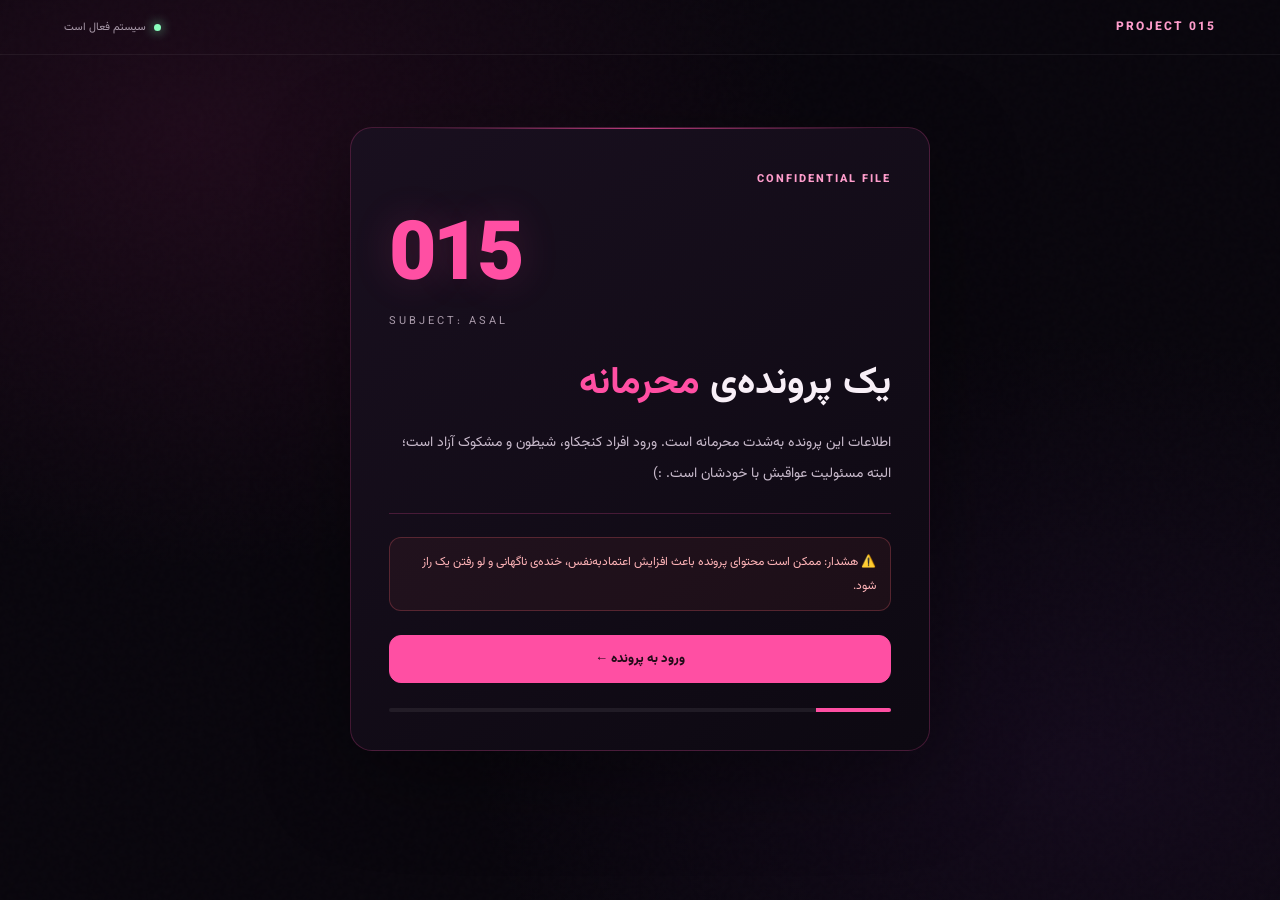
==== commit a71316df: "index.html" ====
--- a/index.html
+++ b/index.html
@@ -1,1028 +1,754 @@
 <!DOCTYPE html>
 <html lang="fa" dir="rtl">
 <head>
-<meta charset="UTF-8">
-<meta name="viewport" content="width=device-width, initial-scale=1.0">
-<meta name="theme-color" content="#080808">
-
-<title>PROJECT 015 | پرونده محرمانه</title>
-
-<link rel="preconnect" href="https://fonts.googleapis.com">
-<link rel="preconnect" href="https://fonts.gstatic.com" crossorigin>
-<link href="https://fonts.googleapis.com/css2?family=Vazirmatn:wght@300;400;500;600;700;800&display=swap" rel="stylesheet">
-
-<style>
-:root {
-    --pink: #ff4f9a;
-    --pink-light: #ff9ac5;
-    --black: #080808;
-    --card: #111111;
-    --border: #292929;
-    --text: #f5f5f5;
-    --muted: #999;
-}
-
-* {
-    margin: 0;
-    padding: 0;
-    box-sizing: border-box;
-}
-
-body {
-    min-height: 100vh;
-    background:
-        radial-gradient(ellipse at top, #29101d 0%, transparent 48%),
-        var(--black);
-    color: var(--text);
-    font-family: 'Vazirmatn', sans-serif;
-    overflow-x: hidden;
-}
-
-button {
-    font-family: inherit;
-    -webkit-tap-highlight-color: transparent;
-}
-
-.topbar {
-    position: absolute;
-    top: 0;
-    right: 0;
-    left: 0;
-    padding: 23px 7%;
-    display: flex;
-    justify-content: space-between;
-    align-items: center;
-    z-index: 5;
-}
-
-.brand {
-    direction: ltr;
-    color: var(--pink);
-    font-size: 12px;
-    font-weight: 800;
-    letter-spacing: 3px;
-}
-
-.status {
-    color: var(--muted);
-    font-size: 11px;
-    display: flex;
-    align-items: center;
-    gap: 8px;
-}
-
-.status-dot {
-    width: 7px;
-    height: 7px;
-    background: var(--pink);
-    border-radius: 50%;
-    box-shadow: 0 0 12px var(--pink);
-}
-
-.screen {
-    display: none;
-    min-height: 100vh;
-    min-height: 100svh;
-    align-items: center;
-    justify-content: center;
-    padding: 100px 20px 90px;
-}
-
-.screen.active {
-    display: flex;
-    animation: appear .4s ease;
-}
-
-@keyframes appear {
-    from {
-        opacity: 0;
-        transform: translateY(10px);
-    }
-    to {
-        opacity: 1;
-        transform: translateY(0);
-    }
-}
-
-.container {
-    width: 100%;
-    max-width: 560px;
-    margin: auto;
-}
-
-.eyebrow {
-    color: var(--pink);
-    direction: ltr;
-    text-align: center;
-    font-size: 10px;
-    font-weight: 700;
-    letter-spacing: 2px;
-    margin-bottom: 16px;
-}
-
-.title {
-    font-size: clamp(28px, 7vw, 42px);
-    font-weight: 800;
-    line-height: 1.7;
-    text-align: center;
-    margin-bottom: 8px;
-}
-
-.title span {
-    color: var(--pink);
-}
-
-.subtitle {
-    color: var(--muted);
-    text-align: center;
-    font-size: 12px;
-    line-height: 2.3;
-    margin-bottom: 27px;
-}
-
-.card {
-    background: linear-gradient(145deg, #151515, #0d0d0d);
-    border: 1px solid var(--border);
-    border-radius: 17px;
-    padding: 25px;
-    box-shadow: 0 20px 60px #0005;
-}
-
-.file-header {
-    display: flex;
-    align-items: center;
-    justify-content: space-between;
-    gap: 10px;
-    padding-bottom: 16px;
-    margin-bottom: 20px;
-    border-bottom: 1px solid var(--border);
-}
-
-.file-label {
-    direction: ltr;
-    color: var(--pink);
-    font-size: 10px;
-}
-
-.classified {
-    border: 1px solid #9e2759;
-    color: var(--pink-light);
-    border-radius: 4px;
-    padding: 5px 9px;
-    font-size: 10px;
-}
-
-.profile {
-    display: flex;
-    align-items: center;
-    gap: 15px;
-    margin-bottom: 20px;
-}
-
-.avatar {
-    width: 57px;
-    height: 57px;
-    flex-shrink: 0;
-    display: grid;
-    place-items: center;
-    color: var(--pink);
-    background: #ff4f9a15;
-    border: 1px solid #ff4f9a70;
-    border-radius: 14px;
-    font-size: 27px;
-}
-
-.profile h2 {
-    font-size: 19px;
-    margin-bottom: 5px;
-}
-
-.profile p {
-    color: var(--muted);
-    font-size: 11px;
-}
-
-.data-row {
-    display: flex;
-    justify-content: space-between;
-    align-items: center;
-    gap: 12px;
-    padding: 15px 0;
-    border-top: 1px solid #ffffff0c;
-}
-
-.data-row .label {
-    color: var(--muted);
-    font-size: 12px;
-}
-
-.data-row .value {
-    font-size: 12px;
-    font-weight: 600;
-    text-align: left;
-}
-
-.pink {
-    color: var(--pink-light);
-}
-
-.warning {
-    margin-top: 18px;
-    padding: 13px;
-    background: #ff4f9a0b;
-    border-right: 2px solid var(--pink);
-    color: #bbb;
-    font-size: 11px;
-    line-height: 2.2;
-}
-
-.button {
-    width: 100%;
-    min-height: 49px;
-    padding: 12px;
-    margin-top: 22px;
-    border: 1px solid var(--pink);
-    border-radius: 9px;
-    background: var(--pink);
-    color: #160811;
-    font-size: 13px;
-    font-weight: 800;
-    cursor: pointer;
-    transition: .2s;
-}
-
-.button:hover {
-    background: var(--pink-light);
-    transform: translateY(-2px);
-}
-
-.button:active {
-    transform: scale(.98);
-}
-
-.button.secondary {
-    background: transparent;
-    color: var(--pink-light);
-    border-color: var(--border);
-}
-
-.button.secondary:hover {
-    border-color: var(--pink);
-}
-
-.small-note {
-    color: #666;
-    font-size: 10px;
-    line-height: 2;
-    text-align: center;
-    margin-top: 17px;
-}
-
-/* QUIZ */
-
-.progress {
-    display: flex;
-    gap: 7px;
-    margin-bottom: 24px;
-}
-
-.progress span {
-    height: 3px;
-    flex: 1;
-    border-radius: 10px;
-    background: #292929;
-}
-
-.progress span.done {
-    background: var(--pink);
-}
-
-.question-number {
-    direction: ltr;
-    color: var(--pink);
-    font-size: 10px;
-    margin-bottom: 12px;
-}
-
-.question {
-    font-size: clamp(20px, 5vw, 26px);
-    line-height: 1.9;
-    margin-bottom: 22px;
-}
-
-.answers {
-    display: grid;
-    gap: 11px;
-}
-
-.answer {
-    width: 100%;
-    display: flex;
-    align-items: center;
-    justify-content: space-between;
-    gap: 12px;
-    padding: 15px;
-    border: 1px solid var(--border);
-    border-radius: 10px;
-    background: #101010;
-    color: #eee;
-    font-size: 12px;
-    text-align: right;
-    cursor: pointer;
-    transition: .2s;
-}
-
-.answer:hover {
-    border-color: var(--pink);
-    background: #ff4f9a0c;
-}
-
-.answer .arrow {
-    color: var(--pink);
-    font-size: 16px;
-}
-
-.reaction {
-    display: none;
-    margin-top: 20px;
-    padding: 15px;
-    border: 1px solid #ff4f9a55;
-    border-radius: 10px;
-    background: #ff4f9a0b;
-    font-size: 12px;
-    line-height: 2.2;
-}
-
-.reaction.show {
-    display: block;
-    animation: appear .3s ease;
-}
-
-.reaction-title {
-    color: var(--pink-light);
-    font-weight: 700;
-    margin-bottom: 5px;
-}
-
-/* ACCESS DENIED */
-
-.denied-icon {
-    width: 85px;
-    height: 85px;
-    display: grid;
-    place-items: center;
-    margin: 0 auto 25px;
-    border: 1px solid #9e2759;
-    border-radius: 50%;
-    color: var(--pink);
-    font-size: 35px;
-}
-
-.denied-title {
-    direction: ltr;
-    text-align: center;
-    color: var(--pink);
-    font-size: clamp(27px, 8vw, 40px);
-    letter-spacing: 2px;
-    margin-bottom: 17px;
-}
-
-.denied-text {
-    color: #bbb;
-    text-align: center;
-    font-size: 12px;
-    line-height: 2.4;
-    margin-bottom: 25px;
-}
-
-.code-line {
-    direction: ltr;
-    text-align: center;
-    color: #666;
-    font-size: 9px;
-    margin-top: 20px;
-}
-
-/* BIRTHDAY */
-
-.birthday-card {
-    text-align: center;
-}
-
-.symbol {
-    color: var(--pink);
-    font-size: 42px;
-    margin-bottom: 15px;
-}
-
-.birthday-title {
-    font-size: clamp(29px, 7vw, 40px);
-    font-weight: 800;
-    line-height: 1.7;
-    margin-bottom: 22px;
-}
-
-.birthday-title span {
-    color: var(--pink);
-}
-
-.birthday-message {
-    color: #d0d0d0;
-    font-size: 12px;
-    line-height: 2.6;
-    text-align: right;
-}
-
-.birthday-message p {
-    margin-bottom: 13px;
-}
-
-.divider {
-    width: 55px;
-    height: 2px;
-    background: var(--pink);
-    border-radius: 5px;
-    margin: 25px auto;
-}
-
-.signature {
-    color: var(--pink-light);
-    font-size: 11px;
-    margin-top: 24px;
-}
-
-/* REVEAL */
-
-.reveal-card {
-    text-align: center;
-    padding: 30px 24px;
-}
-
-.reveal-label {
-    direction: ltr;
-    color: var(--pink);
-    font-size: 10px;
-    letter-spacing: 2px;
-    margin-bottom: 25px;
-}
-
-.reveal-text {
-    font-size: clamp(19px, 5vw, 25px);
-    font-weight: 600;
-    line-height: 2.3;
-}
-
-.highlight {
-    color: var(--pink-light);
-}
-
-.final-stamp {
-    display: inline-block;
-    direction: ltr;
-    color: var(--pink-light);
-    border: 1px solid #9e2759;
-    border-radius: 5px;
-    padding: 10px 14px;
-    font-size: 10px;
-    letter-spacing: 2px;
-    transform: rotate(-3deg);
-    margin-bottom: 25px;
-}
-
-/* MUSIC */
-
-.music-button {
-    position: fixed;
-    left: 14px;
-    bottom: 19px;
-    z-index: 20;
-    display: flex;
-    align-items: center;
-    justify-content: center;
-    gap: 9px;
-    padding: 11px 14px;
-    border: 1px solid #383838;
-    border-radius: 30px;
-    background: #111e;
-    color: #eee;
-    font-size: 11px;
-    cursor: pointer;
-}
-
-.music-button.playing {
-    border-color: var(--pink);
-    color: var(--pink-light);
-}
-
-.music-icon {
-    font-size: 16px;
-}
-
-.music-bars {
-    display: none;
-    align-items: center;
-    gap: 3px;
-    height: 15px;
-}
-
-.playing .music-bars {
-    display: flex;
-}
-
-.playing .music-icon {
-    display: none;
-}
-
-.music-bars span {
-    width: 2px;
-    height: 5px;
-    border-radius: 2px;
-    background: var(--pink);
-    animation: musicbar .6s infinite alternate;
-}
-
-.music-bars span:nth-child(2) {
-    animation-delay: .2s;
-}
-
-.music-bars span:nth-child(3) {
-    animation-delay: .4s;
-}
-
-@keyframes musicbar {
-    to {
-        height: 14px;
-    }
-}
-
-.footer {
-    position: fixed;
-    bottom: 0;
-    right: 0;
-    left: 0;
-    z-index: 2;
-    padding: 10px;
-    color: #444;
-    text-align: center;
-    font-size: 9px;
-    pointer-events: none;
-    background: linear-gradient(transparent, #080808 70%);
-}
-
-@media (max-width: 420px) {
-    .card {
-        padding: 20px;
-    }
-
-    .topbar {
-        padding: 18px 20px;
-    }
-}
-</style>
+    <meta charset="UTF-8">
+    <meta name="viewport" content="width=device-width, initial-scale=1.0">
+    <meta name="theme-color" content="#09060d">
+
+    <title>PROJECT 015 | پرونده محرمانه</title>
+
+    <style>
+        @import url('https://fonts.googleapis.com/css2?family=Vazirmatn:wght@400;500;600;700;800;900&display=swap');
+
+        :root {
+            --bg: #09060d;
+            --card: #130d19;
+            --pink: #ff4fa3;
+            --pink-light: #ff9dcc;
+            --text: #f8eff7;
+            --muted: #a99aaa;
+            --border: rgba(255, 79, 163, .22);
+            --green: #8affbd;
+            --red: #ff666f;
+        }
+
+        * {
+            box-sizing: border-box;
+        }
+
+        html {
+            scroll-behavior: smooth;
+        }
+
+        body {
+            margin: 0;
+            min-height: 100vh;
+            background:
+                radial-gradient(ellipse at 15% 15%, rgba(155, 36, 103, .15), transparent 40%),
+                radial-gradient(ellipse at 85% 85%, rgba(91, 37, 126, .13), transparent 40%),
+                var(--bg);
+            color: var(--text);
+            font-family: 'Vazirmatn', Tahoma, sans-serif;
+            overflow-x: hidden;
+        }
+
+        button {
+            font: inherit;
+        }
+
+        .noise {
+            position: fixed;
+            inset: 0;
+            pointer-events: none;
+            opacity: .035;
+            z-index: 0;
+            background-image: url("data:image/svg+xml,%3Csvg viewBox='0 0 180 180' xmlns='http://www.w3.org/2000/svg'%3E%3Cfilter id='n'%3E%3CfeTurbulence type='fractalNoise' baseFrequency='.9' numOctaves='3' stitchTiles='stitch'/%3E%3C/filter%3E%3Crect width='100%25' height='100%25' filter='url(%23n)' opacity='.5'/%3E%3C/svg%3E");
+        }
+
+        .topbar {
+            position: relative;
+            z-index: 5;
+            display: flex;
+            justify-content: space-between;
+            align-items: center;
+            gap: 12px;
+            padding: 18px 5%;
+            border-bottom: 1px solid rgba(255,255,255,.06);
+        }
+
+        .brand {
+            font-size: 12px;
+            letter-spacing: 2px;
+            color: var(--pink-light);
+            font-weight: 800;
+            direction: ltr;
+        }
+
+        .status {
+            display: flex;
+            align-items: center;
+            gap: 8px;
+            color: var(--muted);
+            font-size: 11px;
+        }
+
+        .dot {
+            width: 7px;
+            height: 7px;
+            border-radius: 50%;
+            background: var(--green);
+            box-shadow: 0 0 12px var(--green);
+        }
+
+        main {
+            position: relative;
+            z-index: 1;
+            min-height: calc(100vh - 70px);
+            display: flex;
+            justify-content: center;
+            align-items: center;
+            padding: 38px 16px 100px;
+        }
+
+        .screen {
+            display: none;
+            width: 100%;
+            max-width: 580px;
+            animation: appear .45s ease both;
+        }
+
+        .screen.active {
+            display: block;
+        }
+
+        @keyframes appear {
+            from {
+                opacity: 0;
+                transform: translateY(14px);
+            }
+            to {
+                opacity: 1;
+                transform: translateY(0);
+            }
+        }
+
+        .card {
+            padding: clamp(22px, 5vw, 38px);
+            background: linear-gradient(145deg, rgba(26, 16, 32, .97), rgba(13, 9, 18, .97));
+            border: 1px solid var(--border);
+            border-radius: 22px;
+            box-shadow: 0 25px 90px rgba(0,0,0,.35);
+            position: relative;
+            overflow: hidden;
+        }
+
+        .card::before {
+            content: "";
+            position: absolute;
+            top: 0;
+            right: 10%;
+            left: 10%;
+            height: 1px;
+            background: linear-gradient(90deg, transparent, var(--pink), transparent);
+            opacity: .7;
+        }
+
+        .eyebrow {
+            display: inline-block;
+            color: var(--pink-light);
+            font-size: 11px;
+            font-weight: 800;
+            letter-spacing: 2px;
+            direction: ltr;
+            margin-bottom: 18px;
+        }
+
+        h1, h2, p {
+            margin-top: 0;
+        }
+
+        h1, h2 {
+            line-height: 1.8;
+        }
+
+        h1 {
+            font-size: clamp(25px, 6vw, 38px);
+            margin-bottom: 10px;
+        }
+
+        h2 {
+            font-size: clamp(22px, 5vw, 29px);
+            margin-bottom: 12px;
+        }
+
+        p {
+            color: #c8bacb;
+            font-size: 14px;
+            line-height: 2.2;
+        }
+
+        .pink {
+            color: var(--pink);
+        }
+
+        .muted {
+            color: var(--muted);
+        }
+
+        .divider {
+            height: 1px;
+            background: var(--border);
+            margin: 23px 0;
+        }
+
+        .button-row {
+            display: flex;
+            flex-wrap: wrap;
+            gap: 10px;
+            margin-top: 24px;
+        }
+
+        .button {
+            flex: 1;
+            min-width: 140px;
+            border: 1px solid var(--pink);
+            background: var(--pink);
+            color: #200b17;
+            border-radius: 12px;
+            padding: 13px 17px;
+            font-weight: 800;
+            font-size: 13px;
+            cursor: pointer;
+            transition: .2s ease;
+        }
+
+        .button:hover {
+            transform: translateY(-2px);
+            box-shadow: 0 8px 25px rgba(255,79,163,.2);
+        }
+
+        .button.secondary {
+            background: transparent;
+            color: var(--pink-light);
+            border-color: var(--border);
+        }
+
+        .button:active {
+            transform: scale(.98);
+        }
+
+        .file-number {
+            font-size: clamp(50px, 13vw, 82px);
+            font-weight: 900;
+            letter-spacing: -4px;
+            line-height: 1.3;
+            color: var(--pink);
+            text-shadow: 0 0 40px rgba(255,79,163,.18);
+            direction: ltr;
+        }
+
+        .file-subtitle {
+            color: var(--muted);
+            font-size: 11px;
+            letter-spacing: 3px;
+            direction: ltr;
+            margin-bottom: 20px;
+        }
+
+        .warning {
+            border: 1px solid rgba(255,102,111,.25);
+            background: rgba(255,102,111,.06);
+            border-radius: 12px;
+            padding: 12px 14px;
+            font-size: 12px;
+            color: #ffb4b8;
+            line-height: 2;
+        }
+
+        .info-row {
+            display: flex;
+            justify-content: space-between;
+            align-items: center;
+            gap: 12px;
+            padding: 13px 0;
+            border-bottom: 1px solid rgba(255,255,255,.06);
+            font-size: 13px;
+        }
+
+        .info-row:last-child {
+            border-bottom: 0;
+        }
+
+        .info-row span:first-child {
+            color: var(--muted);
+        }
+
+        .info-row span:last-child {
+            text-align: left;
+            color: var(--pink-light);
+            font-weight: 700;
+        }
+
+        .question-number {
+            color: var(--pink-light);
+            font-size: 11px;
+            letter-spacing: 2px;
+            direction: ltr;
+            margin-bottom: 14px;
+        }
+
+        .options {
+            display: grid;
+            gap: 10px;
+            margin-top: 22px;
+        }
+
+        .option {
+            text-align: right;
+            background: rgba(255,255,255,.025);
+            border: 1px solid rgba(255,255,255,.09);
+            border-radius: 12px;
+            color: var(--text);
+            padding: 14px;
+            font-size: 13px;
+            cursor: pointer;
+            transition: .2s;
+        }
+
+        .option:hover {
+            border-color: var(--pink);
+            background: rgba(255,79,163,.07);
+        }
+
+        .option:disabled {
+            cursor: default;
+            opacity: .8;
+        }
+
+        .feedback {
+            display: none;
+            margin-top: 17px;
+            padding: 14px;
+            border-radius: 12px;
+            background: rgba(255,79,163,.07);
+            border: 1px solid var(--border);
+            font-size: 13px;
+            line-height: 2;
+        }
+
+        .feedback.show {
+            display: block;
+            animation: appear .25s ease both;
+        }
+
+        .big-symbol {
+            font-size: 55px;
+            margin-bottom: 15px;
+        }
+
+        .center {
+            text-align: center;
+        }
+
+        .message {
+            font-size: 14px;
+            line-height: 2.5;
+            color: #e5d6e4;
+        }
+
+        .secret-line {
+            border-right: 2px solid var(--pink);
+            padding: 4px 13px;
+            margin: 18px 0;
+            color: #e7cddd;
+            line-height: 2.2;
+            font-size: 14px;
+        }
+
+        .signature {
+            color: var(--pink-light);
+            font-size: 12px;
+            margin-top: 25px;
+        }
+
+        .progress {
+            height: 4px;
+            background: rgba(255,255,255,.07);
+            border-radius: 20px;
+            overflow: hidden;
+            margin-top: 25px;
+        }
+
+        .progress-fill {
+            height: 100%;
+            width: 0;
+            background: var(--pink);
+            transition: width .3s;
+        }
+
+        .music-control {
+            position: fixed;
+            z-index: 20;
+            bottom: 18px;
+            left: 18px;
+            display: flex;
+            align-items: center;
+            gap: 10px;
+            padding: 11px 14px;
+            border: 1px solid var(--border);
+            border-radius: 14px;
+            background: rgba(19, 13, 25, .95);
+            color: var(--text);
+            backdrop-filter: blur(10px);
+            box-shadow: 0 8px 30px rgba(0,0,0,.3);
+        }
+
+        .music-button {
+            width: 36px;
+            height: 36px;
+            flex-shrink: 0;
+            border: 0;
+            border-radius: 50%;
+            background: var(--pink);
+            color: #210c17;
+            cursor: pointer;
+            font-size: 15px;
+            font-weight: 900;
+        }
+
+        .music-label {
+            font-size: 11px;
+            line-height: 1.8;
+        }
+
+        .music-label small {
+            display: block;
+            color: var(--muted);
+            font-size: 10px;
+        }
+
+        footer {
+            position: relative;
+            z-index: 1;
+            text-align: center;
+            padding: 0 16px 20px;
+            font-size: 10px;
+            color: #76677b;
+            letter-spacing: 1px;
+            direction: ltr;
+        }
+
+        @media (max-width: 480px) {
+            .topbar {
+                padding: 15px 18px;
+            }
+
+            main {
+                padding: 25px 13px 110px;
+                align-items: flex-start;
+            }
+
+            .card {
+                border-radius: 18px;
+            }
+
+            .button {
+                min-width: 100%;
+            }
+
+            .music-control {
+                bottom: 10px;
+                left: 10px;
+            }
+        }
+
+        @media (prefers-reduced-motion: reduce) {
+            *, *::before, *::after {
+                animation-duration: .01ms !important;
+                transition-duration: .01ms !important;
+                scroll-behavior: auto !important;
+            }
+        }
+    </style>
 </head>
 
 <body>
+
+<div class="noise"></div>
 
 <header class="topbar">
     <div class="brand">PROJECT 015</div>
+
     <div class="status">
-        <span class="status-dot"></span>
+        <span class="dot"></span>
         <span>سیستم فعال است</span>
     </div>
 </header>
 
-
-<!-- PAGE 1 -->
-
-<section class="screen active" id="screen1">
-<div class="container">
-
-    <div class="eyebrow">CONFIDENTIAL FILE / 015</div>
-
-    <h1 class="title">پرونده <span>محرمانه</span></h1>
-
-    <p class="subtitle">
-        دسترسی به این پرونده فقط برای افراد خاص مجاز است.
-        <br>
-        مسئولیت عواقب ورود به عهده خودته.
-    </p>
-
-    <div class="card">
-
-        <div class="file-header">
-            <span class="file-label">SUBJECT PROFILE</span>
-            <span class="classified">محرمانه</span>
+<main>
+
+    <!-- صفحه اول -->
+    <section class="screen active" id="screen1">
+        <div class="card">
+            <div class="eyebrow">CONFIDENTIAL FILE</div>
+
+            <div class="file-number">015</div>
+
+            <div class="file-subtitle">SUBJECT: ASAL</div>
+
+            <h1>یک پرونده‌ی <span class="pink">محرمانه</span></h1>
+
+            <p>
+                اطلاعات این پرونده به‌شدت محرمانه است.
+                ورود افراد کنجکاو، شیطون و مشکوک آزاد است؛
+                البته مسئولیت عواقبش با خودشان است. :)
+            </p>
+
+            <div class="divider"></div>
+
+            <div class="warning">
+                ⚠️ هشدار: ممکن است محتوای پرونده باعث افزایش
+                اعتمادبه‌نفس، خنده‌ی ناگهانی و لو رفتن یک راز شود.
+            </div>
+
+            <div class="button-row">
+                <button class="button" type="button" onclick="startFile()">
+                    ورود به پرونده ←
+                </button>
+            </div>
+
+            <div class="progress">
+                <div class="progress-fill" style="width: 15%"></div>
+            </div>
         </div>
-
-        <div class="profile">
-            <div class="avatar">✦</div>
-            <div>
-                <h2>عسل بانو</h2>
-                <p>پرونده شماره 015 ـ طبقه‌بندی‌شده</p>
+    </section>
+
+
+    <!-- صفحه دوم: اطلاعات پرونده -->
+    <section class="screen" id="screen2">
+        <div class="card">
+            <div class="eyebrow">SUBJECT INFORMATION</div>
+
+            <h2>پرونده‌ی <span class="pink">عسل بانو</span></h2>
+
+            <p>اطلاعات زیر پس از بررسی‌های بسیار جدی و کاملاً غیرعلمی ثبت شده‌اند.</p>
+
+            <div class="divider"></div>
+
+            <div class="info-row">
+                <span>نام رمز</span>
+                <span>Miss Trouble</span>
+            </div>
+
+            <div class="info-row">
+                <span>سن ثبت‌شده</span>
+                <span>۱۵ سال</span>
+            </div>
+
+            <div class="info-row">
+                <span>میزان شیطنت</span>
+                <span>خطرناک</span>
+            </div>
+
+            <div class="info-row">
+                <span>میزان جذابیت</span>
+                <span>وصف‌نشدنی</span>
+            </div>
+
+            <div class="info-row">
+                <span>سطح محرمانگی</span>
+                <span>بالا</span>
+            </div>
+
+            <div class="info-row">
+                <span>وضعیت پرونده</span>
+                <span>مشکوک ولی دوست‌داشتنی</span>
+            </div>
+
+            <div class="divider"></div>
+
+            <p class="muted">
+                حالا که تا اینجا اومدی، باید در یک آزمون بسیار مهم شرکت کنی.
+                نگران نباش؛ مدرک تحصیلی لازم نیست. 😂
+            </p>
+
+            <div class="button-row">
+                <button class="button" type="button" onclick="goToScreen(3)">
+                    شروع آزمون ←
+                </button>
+
+                <button class="button secondary" type="button" onclick="goToScreen(1)">
+                    بازگشت
+                </button>
+            </div>
+
+            <div class="progress">
+                <div class="progress-fill" style="width: 30%"></div>
             </div>
         </div>
-
-        <div class="data-row">
-            <span class="label">نام رمز</span>
-            <span class="value pink">Miss Trouble</span>
+    </section>
+
+
+    <!-- صفحه سوم: آزمون -->
+    <section class="screen" id="screen3">
+        <div class="card">
+            <div class="eyebrow">PSYCHOLOGICAL EVALUATION</div>
+
+            <h2>آزمون تشخیص <span class="pink">عسل بودن</span></h2>
+
+            <p>
+                به سؤالات با دقت پاسخ بده.
+                البته نتیجه از قبل مشخصه، ولی خب تشریفات لازمه. 😂
+            </p>
+
+            <div class="divider"></div>
+
+            <div id="quizArea">
+                <div class="question-number" id="questionNumber">QUESTION 01 / 03</div>
+
+                <h2 id="questionText" style="font-size: 20px;"></h2>
+
+                <div class="options" id="options"></div>
+
+                <div class="feedback" id="feedback"></div>
+
+                <div class="button-row" id="nextArea" style="display:none;">
+                    <button class="button" type="button" onclick="nextQuestion()">
+                        سؤال بعدی ←
+                    </button>
+                </div>
+            </div>
+
+            <div class="progress">
+                <div class="progress-fill" id="quizProgress" style="width: 0%"></div>
+            </div>
         </div>
-
-        <div class="data-row">
-            <span class="label">سن ثبت‌شده</span>
-            <span class="value">۱۵ سال</span>
+    </section>
+
+
+    <!-- صفحه چهارم: دسترسی رد شد -->
+    <section class="screen" id="screen4">
+        <div class="card center">
+            <div class="eyebrow">SECURITY BREACH DETECTED</div>
+
+            <div class="big-symbol">⛔</div>
+
+            <h1>ACCESS <span class="pink">DENIED</span></h1>
+
+            <p>
+                متأسفانه دسترسی شما به بخش عقلانیت این پرونده رد شد.
+            </p>
+
+            <div class="divider"></div>
+
+            <p>
+                دلیل رد شدن:
+                <br>
+                <span class="pink">سیستم از قبل می‌دونست با کی طرفه. 😭😂</span>
+            </p>
+
+            <div class="button-row">
+                <button class="button" type="button" onclick="goToScreen(5)">
+                    مشاهده‌ی نتیجه ←
+                </button>
+            </div>
+
+            <div class="progress">
+                <div class="progress-fill" style="width: 65%"></div>
+            </div>
         </div>
-
-        <div class="data-row">
-            <span class="label">میزان شیطنت</span>
-            <span class="value pink">خطرناک</span>
+    </section>
+
+
+    <!-- صفحه پنجم: تبریک تولد -->
+    <section class="screen" id="screen5">
+        <div class="card">
+            <div class="eyebrow">BIRTHDAY PROTOCOL</div>
+
+            <h1>بالاخره رسیدیم به <span class="pink">اصل ماجرا</span> 🎂</h1>
+
+            <p class="message">
+                عسل بانو،
+                <br><br>
+
+                تولدت مبارک به یکی از شیطون‌ترین و غیرقابل‌پیش‌بینی‌ترین
+                آدمایی که می‌شناسم.
+                <br><br>
+
+                امیدوارم ۱۵ سالگیت پر از اتفاقای خوب، خنده‌های واقعی
+                و خاطره‌هایی باشه که سال‌ها بعدم با یادآوریشون لبخند بزنی.
+                <br><br>
+
+                امیدوارم به هر چیزی که ته دلت می‌خوای برسی و همیشه
+                آدمایی کنارت باشن که بودنت براشون ارزشمند باشه.
+                <br><br>
+
+                راستی امیدوارم امسال یکم عاقل‌تر بشی؛
+                ولی خب نمی‌خوام تو روز تولدت آرزوهای غیرممکن کنم. 😭😂
+            </p>
+
+            <div class="divider"></div>
+
+            <div class="center">
+                <div class="big-symbol">🎀</div>
+                <p class="pink">برای تو، با یک عالمه آرزوی خوب.</p>
+            </div>
+
+            <div class="button-row">
+                <button class="button" type="button" onclick="goToScreen(6)">
+                    یه چیز دیگه مونده... ←
+                </button>
+            </div>
+
+            <div class="progress">
+                <div class="progress-fill" style="width: 80%"></div>
+            </div>
         </div>
-
-        <div class="data-row">
-            <span class="label">میزان جذابیت</span>
-            <span class="value pink">وصف‌نشدنی</span>
+    </section>
+
+
+    <!-- صفحه ششم: اشاره احساسی -->
+    <section class="screen" id="screen6">
+        <div class="card center">
+            <div class="eyebrow">UNCLASSIFIED MESSAGE</div>
+
+            <div class="big-symbol">💌</div>
+
+            <h2>یه اعتراف کوچیک...</h2>
+
+            <div class="secret-line" style="text-align:right;">
+                بعضی آدما بدون اینکه خودشون بدونن،
+                یه جور خاصی توی ذهن آدم می‌مونن.
+            </div>
+
+            <p>
+                نه به خاطر اینکه همیشه کار خاصی می‌کنن؛
+                گاهی فقط به خاطر خودِ بودنشونه.
+            </p>
+
+            <p class="muted">
+                خب... فکر کنم دیگه وقتشه راز اصلی رو بفهمی.
+            </p>
+
+            <div class="button-row">
+                <button class="button" type="button" onclick="goToScreen(7)">
+                    افشای اطلاعات محرمانه ←
+                </button>
+            </div>
+
+            <div class="progress">
+                <div class="progress-fill" style="width: 90%"></div>
+            </div>
         </div>
-
-        <div class="data-row">
-            <span class="label">سطح محرمانگی</span>
-            <span class="value">بالا</span>
-        </div>
-
-        <div class="warning">
-            ⚠️ هشدار: احتمال خنده‌های بی‌موقع، شیطنت‌های مشکوک
-            و غیرقابل‌پیش‌بینی بودن این فرد بالاست.
-        </div>
-
-        <button class="button" id="enterButton">
-            ورود به پرونده ←
-        </button>
-
-    </div>
-
-    <p class="small-note">
-        این اطلاعات کاملاً محرمانه‌ان؛
-        البته تا وقتی که خودت اینجا رو باز نکردی.
-    </p>
-
-</div>
-</section>
-
-
-<!-- PAGE 2 -->
-
-<section class="screen" id="screen2">
-<div class="container">
-
-    <div class="eyebrow">IDENTITY VERIFICATION</div>
-
-    <h1 class="title">آزمون <span>احراز هویت</span></h1>
-
-    <p class="subtitle">
-        قبل از ادامه باید به چند سؤال بسیار حیاتی پاسخ بدی.
-        <br>
-        جواب درست؟ همچین چیزی نداریم.
-    </p>
-
-    <div class="card">
-
-        <div class="progress">
-            <span id="progress1" class="done"></span>
-            <span id="progress2"></span>
-            <span id="progress3"></span>
-        </div>
-
-        <div id="questionNumber" class="question-number">
-            QUESTION 01 / 03
-        </div>
-
-        <h2 id="questionText" class="question"></h2>
-
-        <div id="answers" class="answers"></div>
-
-        <div id="reaction" class="reaction">
-            <div id="reactionTitle" class="reaction-title"></div>
-            <div id="reactionText"></div>
-            <button class="button" id="nextQuestionButton">
-                سؤال بعدی ←
-            </button>
-        </div>
-
-    </div>
-
-    <p class="small-note">
-        سیستم در حال بررسی میزان صداقت پاسخ‌هاست...
-    </p>
-
-</div>
-</section>
-
-
-<!-- PAGE 3 -->
-
-<section class="screen" id="screen3">
-<div class="container">
-
-    <div class="denied-icon">✕</div>
-
-    <h1 class="denied-title">ACCESS DENIED</h1>
-
-    <p class="denied-text">
-        متأسفانه هویت شما تأیید نشد.
-        <br>
-        یا شاید هم تأیید شد و سیستم داره ادا درمیاره.
-        <br>
-        در هر صورت، یک مرحله دیگه باقی مونده.
-    </p>
-
-    <div class="card">
-
-        <div class="file-header">
-            <span class="file-label">SYSTEM MESSAGE</span>
-            <span class="classified">خطای مشکوک</span>
-        </div>
-
-        <p style="font-size:12px;line-height:2.5;color:#ccc">
-            کاربر گرامی، به دلیل میزان بالای شیطنت سوژه،
-            سیستم قادر به تصمیم‌گیری منطقی نیست.
-            لطفاً برای ادامه، روی دکمه زیر کلیک کنید.
-        </p>
-
-        <div class="code-line">
-            ERROR 015: TOO MUCH TROUBLE DETECTED
-        </div>
-
-        <button class="button" id="continueButton">
-            باشه بابا، ادامه بده 😂
-        </button>
-
-    </div>
-
-</div>
-</section>
-
-
-<!-- PAGE 4 -->
-
-<section class="screen" id="screen4">
-<div class="container">
-
-    <div class="eyebrow">SPECIAL TRANSMISSION RECEIVED</div>
-
-    <div class="card birthday-card">
-
-        <div class="symbol">✦</div>
-
-        <h1 class="birthday-title">
-            تولدت مبارک
-            <br>
-            <span>عسل بانو!</span>
-        </h1>
-
-        <div class="birthday-message">
-
-            <p>بالاخره رسیدیم به اصل ماجرا، عسل بانو. 😂</p>
+    </section>
+
+
+    <!-- صفحه هفتم: افشای راز -->
+    <section class="screen" id="screen7">
+        <div class="card center">
+            <div class="eyebrow">FINAL DISCLOSURE</div>
+
+            <div class="big-symbol">🫣</div>
+
+            <h1>آره، درست <span class="pink">فکر کردی</span> :)))))))))</h1>
 
             <p>
-                تولدت مبارک به یکی از شیطون‌ترین و
-                غیرقابل‌پیش‌بینی‌ترین آدمایی که می‌شناسم.
-            </p>
-
-            <p>
-                امیدوارم ۱۵ سالگیت پر از اتفاقای خوب،
-                خنده‌های واقعی و خاطره‌هایی باشه که سال‌ها
-                بعدم با یادآوریشون لبخند بزنی.
-            </p>
-
-            <p>
-                امیدوارم به هر چیزی که ته دلت می‌خوای برسی
-                و همیشه آدمایی کنارت باشن که بودنت براشون
-                ارزشمند باشه.
-            </p>
-
-            <p>
-                راستی امیدوارم امسال یکم عاقل‌تر بشی؛
-                ولی خب نمی‌خوام تو روز تولدت آرزوهای
-                غیرممکن کنم. 😭😂
-            </p>
-
-        </div>
-
-        <div class="divider"></div>
-
-        <p style="font-size:12px;color:#999;line-height:2.4">
-            این پایان پرونده نیست.
-            <br>
-            یه پیام دیگه هم برات مونده.
-        </p>
-
-        <button class="button" id="birthdayContinueButton">
-            پیام بعدی رو ببین ←
-        </button>
-
-        <div class="signature">با آرزوی بهترین‌ها برای تو ♡</div>
-
-    </div>
-
-</div>
-</section>
-
-
-<!-- PAGE 5 -->
-
-<section class="screen" id="screen5">
-<div class="container">
-
-    <div class="eyebrow">PERSONAL MESSAGE / 001</div>
-
-    <div class="card reveal-card">
-
-        <div class="reveal-label">A LITTLE SECRET</div>
-
-        <div class="reveal-text">
-            بعضی آدما بدون اینکه خودشون بدونن،
-            <br>
-            یه جور خاصی توی ذهن آدم
-            <span class="highlight">می‌مونن.</span>
-        </div>
-
-        <div class="divider"></div>
-
-        <p style="font-size:12px;color:#999;line-height:2.4">
-            این پیام جزو اطلاعات عمومی نیست.
-            <br>
-            برای مشاهده ادامه، آماده‌ای؟
-        </p>
-
-        <button class="button" id="revealButton">
-            ادامه ماجرا...
-        </button>
-
-    </div>
-
-</div>
-</section>
-
-
-<!-- PAGE 6 -->
-
-<section class="screen" id="screen6">
-<div class="container">
-
-    <div class="eyebrow">FINAL VERIFICATION</div>
-
-    <div class="card reveal-card">
-
-        <div class="reveal-label">CONFIDENTIAL MESSAGE</div>
-
-        <div class="reveal-text">
-            آره درست فکر کردی :)))))))))
-        </div>
-
-        <div class="divider"></div>
-
-        <p style="color:#ccc;font-size:13px;line-height:2.5">
-            حالا دیگه خودت می‌دونی با این اطلاعات محرمانه
-            چیکار کنی. 😂
-        </p>
-
-        <button class="button" id="finalButton">
-            پایان پرونده ←
-        </button>
-
-    </div>
-
-</div>
-</section>
-
-
-<!-- PAGE 7 -->
-
-<section class="screen" id="screen7">
-<div class="container">
-
-    <div class="eyebrow">MISSION ACCOMPLISHED</div>
-
-    <div class="card birthday-card">
-
-        <div class="final-stamp">MISSION COMPLETE</div>
-
-        <div class="symbol">♡</div>
-
-        <h1 class="birthday-title">
-            پرونده <span>بسته شد.</span>
-        </h1>
-
-        <p style="color:#ccc;font-size:13px;line-height:2.6">
-            عسل بانو،
-            <br>
-            امیدوارم لبخند زده باشی.
-            <br>
-            همین برای این مأموریت کافیه. :)
-        </p>
-
-        <div class="divider"></div>
-
-        <p style="color:var(--pink-light);font-size:12px;line-height:2.5">
-            پایان پیام.
-            <br>
-            تولدت دوباره مبارک. ♡
-        </p>
-
-        <p class="small-note">
-            PROJECT 015 — END OF TRANSMISSION
-        </p>
-
-    </div>
-
-</div>
-</section>
-
-
-<!-- MUSIC -->
-
-<audio id="bgMusic" loop preload="none">
-    <source src="./Music.mp3" type="audio/mpeg">
-</audio>
-
-<button class="music-button" id="musicButton">
-    <span class="music-icon">♫</span>
-
-    <span class="music-bars">
-        <span></span>
-        <span></span>
-        <span></span>
-    </span>
-
-    <span id="musicLabel">پخش موسیقی</span>
-</button>
-
-<footer class="footer">
-    PROJECT 015 · CLASSIFIED · MADE WITH ♡
-</footer>
-
-
-<script>
-"use strict";
-
-/* ==========================
-   PAGE NAVIGATION
-========================== */
-
-function goToScreen(number) {
-    const target = document.getElementById("screen" + number);
-
-    if (!target) {
-        console.error("صفحه پیدا نشد:", number);
-        return;
-    }
-
-    document.querySelectorAll(".screen").forEach(function(screen) {
-        screen.classList.remove("active");
-    });
-
-    target.classList.add("active");
-
-    window.scrollTo({
-        top: 0,
-        behavior: "auto"
-    });
-}
-
-
-/* ==========================
-   QUIZ DATA
-========================== */
-
-const questions = [
-    {
-        question: "به نظرت مهم‌ترین ویژگی عسل بانو چیه؟",
-
-        answers: [
-            {
-                text: "شیطنت‌های غیرقابل‌کنترل",
-                title: "جواب قابل قبوله.",
-                detail: "سیستم این گزینه رو با احتمال ۹۸٪ تأیید می‌کنه. اون ۲٪ هم برای احتیاط نگه داشته شده."
-            },
-            {
-                text: "معصومیت و مظلومیت",
-                title: "خطای سیستمی! 😂",
-                detail: "کاربر عزیز، لطفاً شوخی‌های خطرناک نکن. سیستم هنوز برای پردازش این ادعا آماده نیست."
-            },
-            {
-                text: "ترکیبی از همه‌چیز",
-                title: "پاسخ دیپلماتیک!",
-                detail: "یعنی نه می‌خوای دردسر درست کنی، نه می‌خوای حقیقت رو انکار کنی. ثبت شد."
-            }
-        ]
-    },
-
-    {
-        question: "اگر عسل بانو یک پرونده محرمانه بود، چی توش پیدا می‌شد؟",
-
-        answers: [
-            {
-                text: "مدارک مربوط به شیطنت",
-                title: "مدرک شماره یک پیدا شد!",
-                detail: "کارآگاهان از مدت‌ها قبل به این موضوع مشکوک بودن. بالاخره حقیقت آشکار شد."
-            },
-            {
-    
+                دیگه نمی‌خوام پشت این همه پرونده و کد و اطلاعات محرمانه قایم بشم.
+            </p>
+
+            <div class="divider"></div>
+
+            <p class="message">
+                این سایت یه بهونه بود که روز تولدت
+                یه چیز متفاوت برات درست کنم.
+           
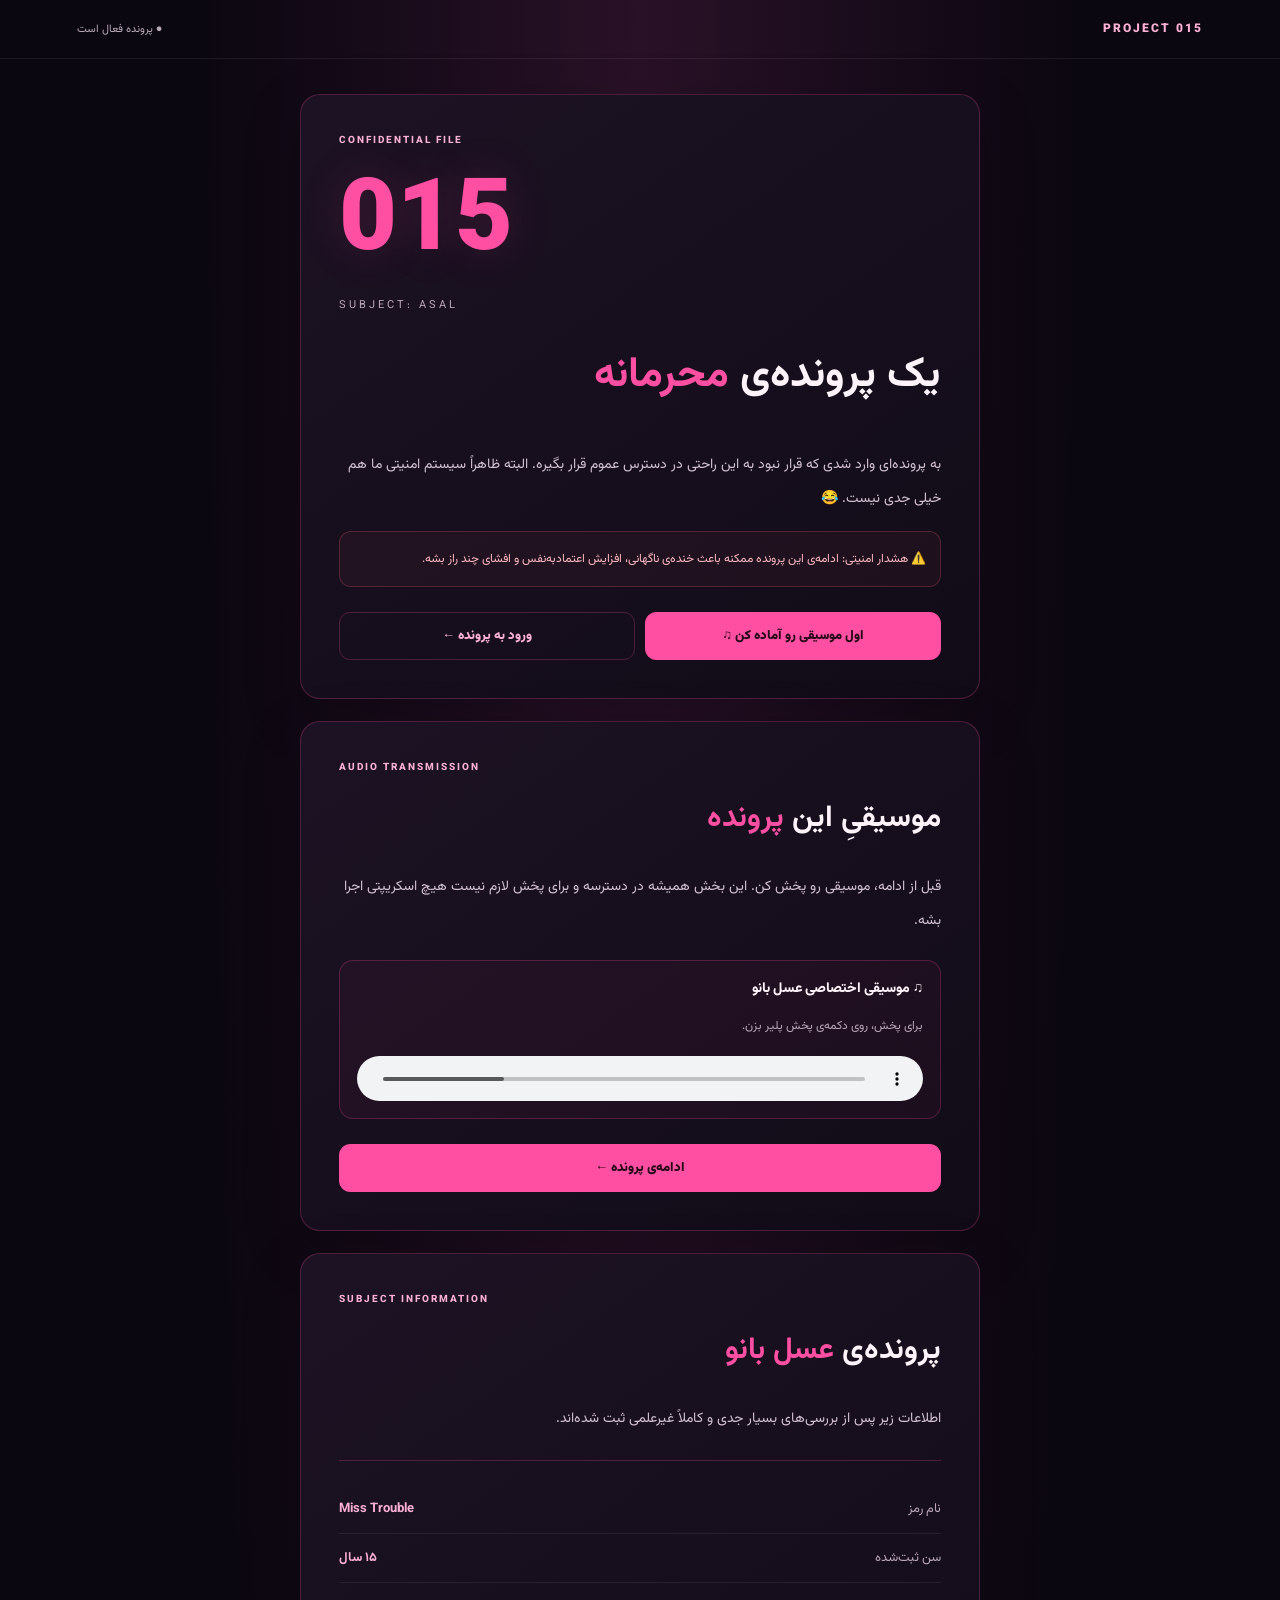
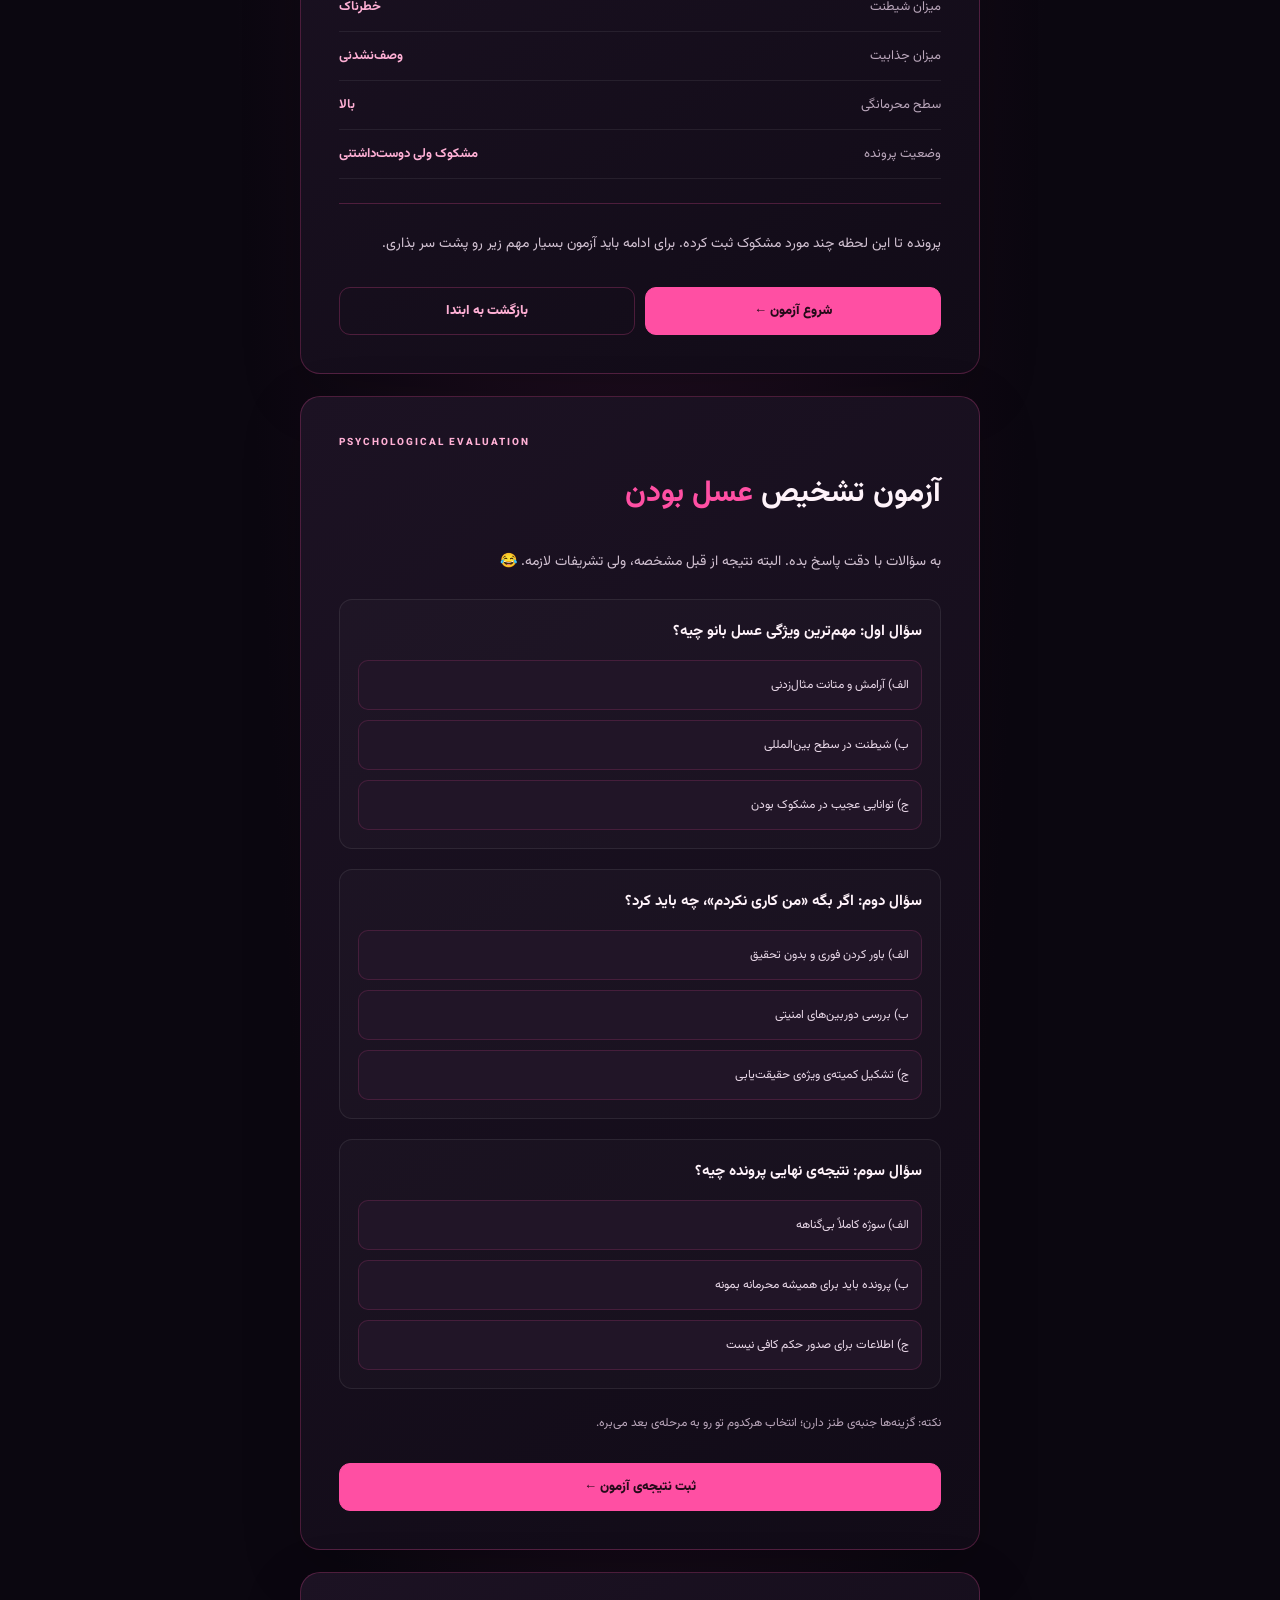
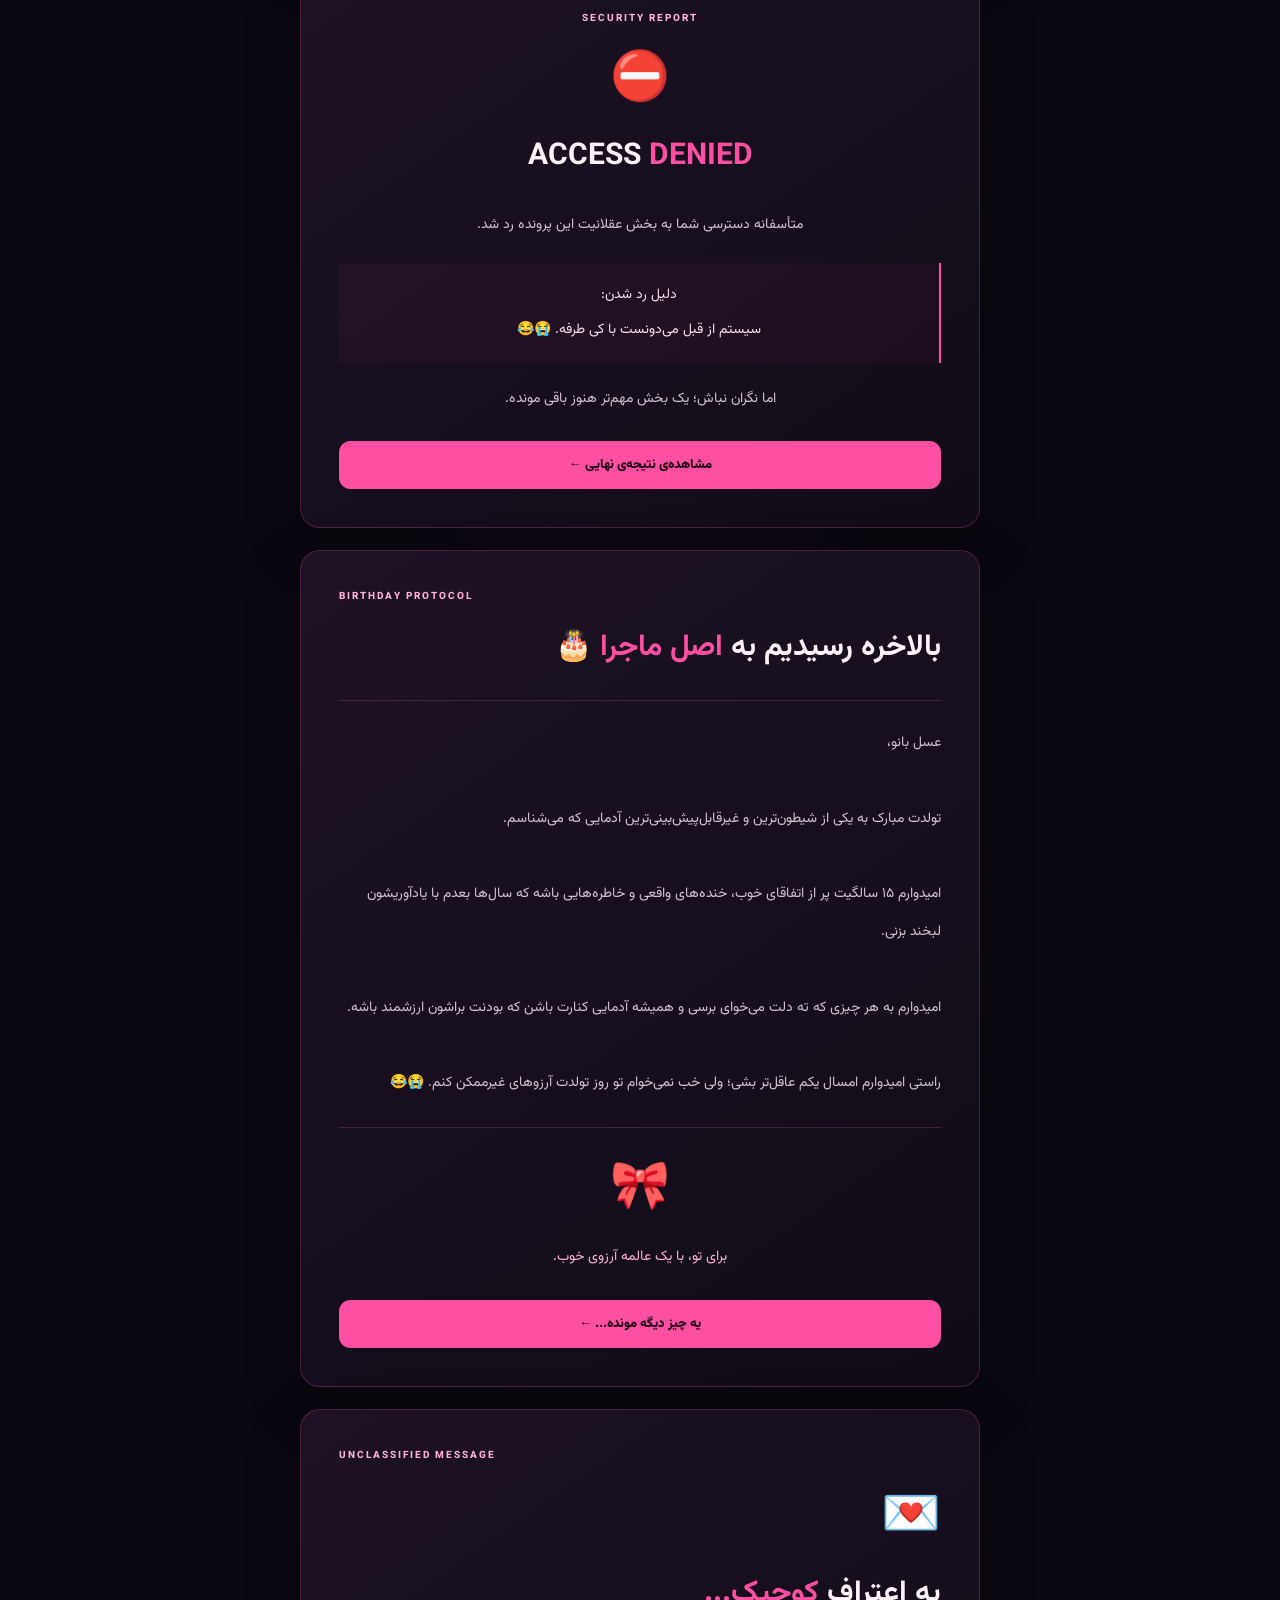
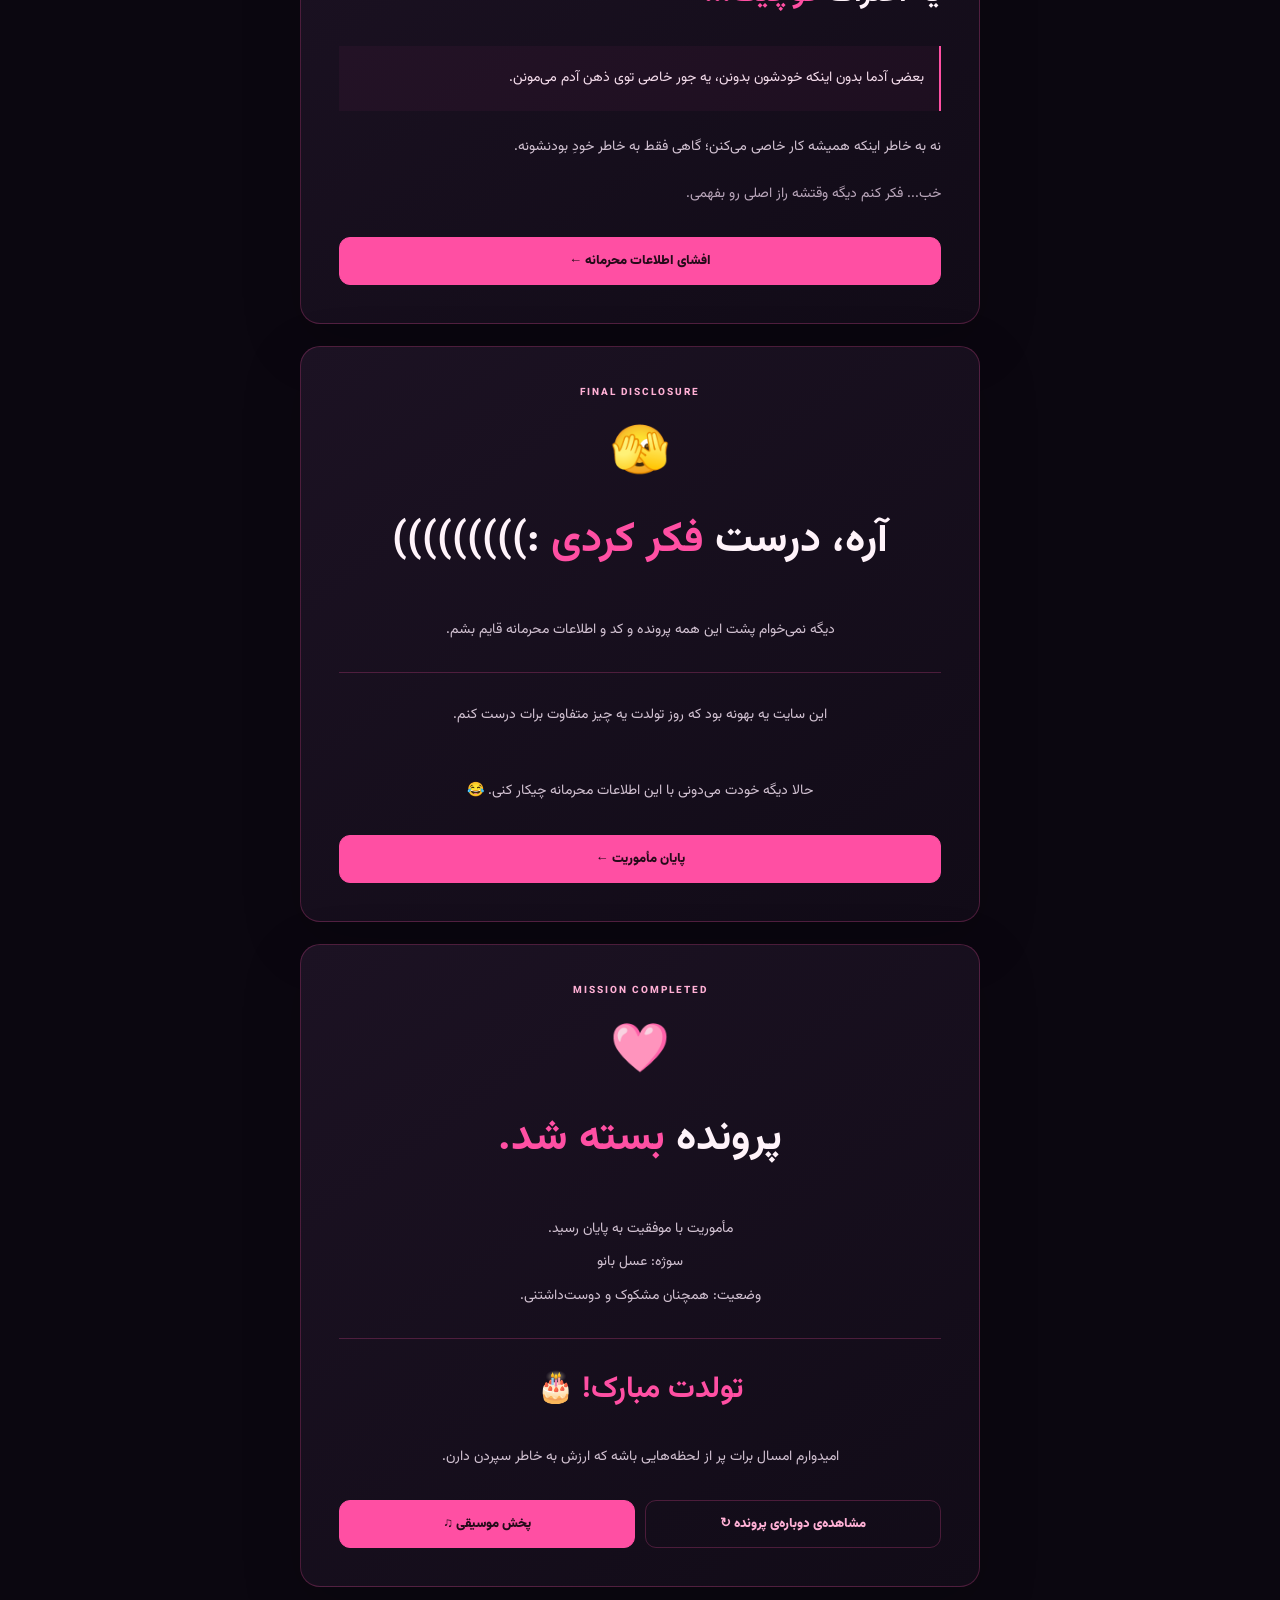
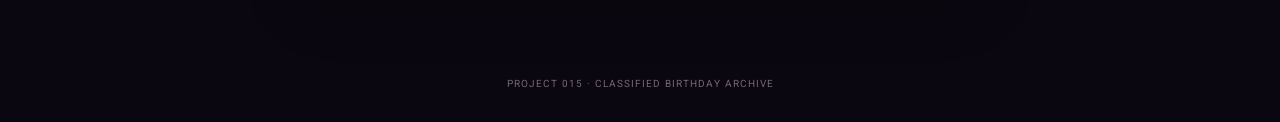
==== commit 65322672: "Create index.html" ====
--- a/index.html
+++ b/index.html
@@ -1,754 +1,708 @@
 <!DOCTYPE html>
 <html lang="fa" dir="rtl">
 <head>
-    <meta charset="UTF-8">
-    <meta name="viewport" content="width=device-width, initial-scale=1.0">
-    <meta name="theme-color" content="#09060d">
-
-    <title>PROJECT 015 | پرونده محرمانه</title>
-
-    <style>
-        @import url('https://fonts.googleapis.com/css2?family=Vazirmatn:wght@400;500;600;700;800;900&display=swap');
-
-        :root {
-            --bg: #09060d;
-            --card: #130d19;
-            --pink: #ff4fa3;
-            --pink-light: #ff9dcc;
-            --text: #f8eff7;
-            --muted: #a99aaa;
-            --border: rgba(255, 79, 163, .22);
-            --green: #8affbd;
-            --red: #ff666f;
-        }
-
-        * {
-            box-sizing: border-box;
-        }
-
-        html {
-            scroll-behavior: smooth;
-        }
-
-        body {
-            margin: 0;
-            min-height: 100vh;
-            background:
-                radial-gradient(ellipse at 15% 15%, rgba(155, 36, 103, .15), transparent 40%),
-                radial-gradient(ellipse at 85% 85%, rgba(91, 37, 126, .13), transparent 40%),
-                var(--bg);
-            color: var(--text);
-            font-family: 'Vazirmatn', Tahoma, sans-serif;
-            overflow-x: hidden;
-        }
-
-        button {
-            font: inherit;
-        }
-
-        .noise {
-            position: fixed;
-            inset: 0;
-            pointer-events: none;
-            opacity: .035;
-            z-index: 0;
-            background-image: url("data:image/svg+xml,%3Csvg viewBox='0 0 180 180' xmlns='http://www.w3.org/2000/svg'%3E%3Cfilter id='n'%3E%3CfeTurbulence type='fractalNoise' baseFrequency='.9' numOctaves='3' stitchTiles='stitch'/%3E%3C/filter%3E%3Crect width='100%25' height='100%25' filter='url(%23n)' opacity='.5'/%3E%3C/svg%3E");
-        }
-
-        .topbar {
-            position: relative;
-            z-index: 5;
-            display: flex;
-            justify-content: space-between;
-            align-items: center;
-            gap: 12px;
-            padding: 18px 5%;
-            border-bottom: 1px solid rgba(255,255,255,.06);
-        }
-
-        .brand {
-            font-size: 12px;
-            letter-spacing: 2px;
-            color: var(--pink-light);
-            font-weight: 800;
-            direction: ltr;
-        }
-
-        .status {
-            display: flex;
-            align-items: center;
-            gap: 8px;
-            color: var(--muted);
-            font-size: 11px;
-        }
-
-        .dot {
-            width: 7px;
-            height: 7px;
-            border-radius: 50%;
-            background: var(--green);
-            box-shadow: 0 0 12px var(--green);
-        }
-
-        main {
-            position: relative;
-            z-index: 1;
-            min-height: calc(100vh - 70px);
-            display: flex;
-            justify-content: center;
-            align-items: center;
-            padding: 38px 16px 100px;
-        }
-
-        .screen {
-            display: none;
-            width: 100%;
-            max-width: 580px;
-            animation: appear .45s ease both;
-        }
-
-        .screen.active {
-            display: block;
-        }
-
-        @keyframes appear {
-            from {
-                opacity: 0;
-                transform: translateY(14px);
-            }
-            to {
-                opacity: 1;
-                transform: translateY(0);
-            }
-        }
-
-        .card {
-            padding: clamp(22px, 5vw, 38px);
-            background: linear-gradient(145deg, rgba(26, 16, 32, .97), rgba(13, 9, 18, .97));
-            border: 1px solid var(--border);
-            border-radius: 22px;
-            box-shadow: 0 25px 90px rgba(0,0,0,.35);
-            position: relative;
-            overflow: hidden;
-        }
-
-        .card::before {
-            content: "";
-            position: absolute;
-            top: 0;
-            right: 10%;
-            left: 10%;
-            height: 1px;
-            background: linear-gradient(90deg, transparent, var(--pink), transparent);
-            opacity: .7;
-        }
-
-        .eyebrow {
-            display: inline-block;
-            color: var(--pink-light);
-            font-size: 11px;
-            font-weight: 800;
-            letter-spacing: 2px;
-            direction: ltr;
-            margin-bottom: 18px;
-        }
-
-        h1, h2, p {
-            margin-top: 0;
-        }
-
-        h1, h2 {
-            line-height: 1.8;
-        }
-
-        h1 {
-            font-size: clamp(25px, 6vw, 38px);
-            margin-bottom: 10px;
-        }
-
-        h2 {
-            font-size: clamp(22px, 5vw, 29px);
-            margin-bottom: 12px;
-        }
-
-        p {
-            color: #c8bacb;
-            font-size: 14px;
-            line-height: 2.2;
-        }
-
-        .pink {
-            color: var(--pink);
-        }
-
-        .muted {
-            color: var(--muted);
-        }
-
-        .divider {
-            height: 1px;
-            background: var(--border);
-            margin: 23px 0;
-        }
-
-        .button-row {
-            display: flex;
-            flex-wrap: wrap;
-            gap: 10px;
-            margin-top: 24px;
-        }
-
-        .button {
-            flex: 1;
-            min-width: 140px;
-            border: 1px solid var(--pink);
-            background: var(--pink);
-            color: #200b17;
-            border-radius: 12px;
-            padding: 13px 17px;
-            font-weight: 800;
-            font-size: 13px;
-            cursor: pointer;
-            transition: .2s ease;
-        }
-
-        .button:hover {
-            transform: translateY(-2px);
-            box-shadow: 0 8px 25px rgba(255,79,163,.2);
-        }
-
-        .button.secondary {
-            background: transparent;
-            color: var(--pink-light);
-            border-color: var(--border);
-        }
-
-        .button:active {
-            transform: scale(.98);
-        }
-
-        .file-number {
-            font-size: clamp(50px, 13vw, 82px);
-            font-weight: 900;
-            letter-spacing: -4px;
-            line-height: 1.3;
-            color: var(--pink);
-            text-shadow: 0 0 40px rgba(255,79,163,.18);
-            direction: ltr;
-        }
-
-        .file-subtitle {
-            color: var(--muted);
-            font-size: 11px;
-            letter-spacing: 3px;
-            direction: ltr;
-            margin-bottom: 20px;
-        }
-
-        .warning {
-            border: 1px solid rgba(255,102,111,.25);
-            background: rgba(255,102,111,.06);
-            border-radius: 12px;
-            padding: 12px 14px;
-            font-size: 12px;
-            color: #ffb4b8;
-            line-height: 2;
-        }
-
-        .info-row {
-            display: flex;
-            justify-content: space-between;
-            align-items: center;
-            gap: 12px;
-            padding: 13px 0;
-            border-bottom: 1px solid rgba(255,255,255,.06);
-            font-size: 13px;
-        }
-
-        .info-row:last-child {
-            border-bottom: 0;
-        }
-
-        .info-row span:first-child {
-            color: var(--muted);
-        }
-
-        .info-row span:last-child {
-            text-align: left;
-            color: var(--pink-light);
-            font-weight: 700;
-        }
-
-        .question-number {
-            color: var(--pink-light);
-            font-size: 11px;
-            letter-spacing: 2px;
-            direction: ltr;
-            margin-bottom: 14px;
-        }
-
-        .options {
-            display: grid;
-            gap: 10px;
-            margin-top: 22px;
-        }
-
-        .option {
-            text-align: right;
-            background: rgba(255,255,255,.025);
-            border: 1px solid rgba(255,255,255,.09);
-            border-radius: 12px;
-            color: var(--text);
-            padding: 14px;
-            font-size: 13px;
-            cursor: pointer;
-            transition: .2s;
-        }
-
-        .option:hover {
-            border-color: var(--pink);
-            background: rgba(255,79,163,.07);
-        }
-
-        .option:disabled {
-            cursor: default;
-            opacity: .8;
-        }
-
-        .feedback {
-            display: none;
-            margin-top: 17px;
-            padding: 14px;
-            border-radius: 12px;
-            background: rgba(255,79,163,.07);
-            border: 1px solid var(--border);
-            font-size: 13px;
-            line-height: 2;
-        }
-
-        .feedback.show {
-            display: block;
-            animation: appear .25s ease both;
-        }
-
-        .big-symbol {
-            font-size: 55px;
-            margin-bottom: 15px;
-        }
-
-        .center {
-            text-align: center;
-        }
-
-        .message {
-            font-size: 14px;
-            line-height: 2.5;
-            color: #e5d6e4;
-        }
-
-        .secret-line {
-            border-right: 2px solid var(--pink);
-            padding: 4px 13px;
-            margin: 18px 0;
-            color: #e7cddd;
-            line-height: 2.2;
-            font-size: 14px;
-        }
-
-        .signature {
-            color: var(--pink-light);
-            font-size: 12px;
-            margin-top: 25px;
-        }
-
-        .progress {
-            height: 4px;
-            background: rgba(255,255,255,.07);
-            border-radius: 20px;
-            overflow: hidden;
-            margin-top: 25px;
-        }
-
-        .progress-fill {
-            height: 100%;
-            width: 0;
-            background: var(--pink);
-            transition: width .3s;
-        }
-
-        .music-control {
-            position: fixed;
-            z-index: 20;
-            bottom: 18px;
-            left: 18px;
-            display: flex;
-            align-items: center;
-            gap: 10px;
-            padding: 11px 14px;
-            border: 1px solid var(--border);
-            border-radius: 14px;
-            background: rgba(19, 13, 25, .95);
-            color: var(--text);
-            backdrop-filter: blur(10px);
-            box-shadow: 0 8px 30px rgba(0,0,0,.3);
-        }
-
-        .music-button {
-            width: 36px;
-            height: 36px;
-            flex-shrink: 0;
-            border: 0;
-            border-radius: 50%;
-            background: var(--pink);
-            color: #210c17;
-            cursor: pointer;
-            font-size: 15px;
-            font-weight: 900;
-        }
-
-        .music-label {
-            font-size: 11px;
-            line-height: 1.8;
-        }
-
-        .music-label small {
-            display: block;
-            color: var(--muted);
-            font-size: 10px;
-        }
-
-        footer {
-            position: relative;
-            z-index: 1;
-            text-align: center;
-            padding: 0 16px 20px;
-            font-size: 10px;
-            color: #76677b;
-            letter-spacing: 1px;
-            direction: ltr;
-        }
-
-        @media (max-width: 480px) {
-            .topbar {
-                padding: 15px 18px;
-            }
-
-            main {
-                padding: 25px 13px 110px;
-                align-items: flex-start;
-            }
-
-            .card {
-                border-radius: 18px;
-            }
-
-            .button {
-                min-width: 100%;
-            }
-
-            .music-control {
-                bottom: 10px;
-                left: 10px;
-            }
-        }
-
-        @media (prefers-reduced-motion: reduce) {
-            *, *::before, *::after {
-                animation-duration: .01ms !important;
-                transition-duration: .01ms !important;
-                scroll-behavior: auto !important;
-            }
-        }
-    </style>
+<meta charset="UTF-8">
+<meta name="viewport" content="width=device-width, initial-scale=1.0">
+<meta name="theme-color" content="#0b0710">
+
+<title>PROJECT 015 — عسل بانو</title>
+
+<style>
+@import url('https://fonts.googleapis.com/css2?family=Vazirmatn:wght@400;500;600;700;800;900&display=swap');
+
+:root {
+    --bg: #0b0710;
+    --card: #17101e;
+    --pink: #ff4fa3;
+    --light: #ffb0d5;
+    --text: #fff3fa;
+    --muted: #b9a6ba;
+    --border: rgba(255,79,163,.24);
+}
+
+* {
+    box-sizing: border-box;
+}
+
+html {
+    scroll-behavior: smooth;
+    scroll-padding-top: 25px;
+}
+
+body {
+    margin: 0;
+    background:
+        radial-gradient(ellipse at top, #291127 0%, transparent 48%),
+        var(--bg);
+    color: var(--text);
+    font-family: 'Vazirmatn', Tahoma, sans-serif;
+}
+
+a {
+    text-decoration: none;
+}
+
+header {
+    display: flex;
+    justify-content: space-between;
+    align-items: center;
+    gap: 12px;
+    padding: 20px 6%;
+    border-bottom: 1px solid rgba(255,255,255,.07);
+}
+
+.logo {
+    color: var(--light);
+    font-size: 12px;
+    font-weight: 900;
+    letter-spacing: 2px;
+    direction: ltr;
+}
+
+.status {
+    color: #b8a9ba;
+    font-size: 11px;
+}
+
+main {
+    width: min(100% - 28px, 680px);
+    margin: 35px auto 90px;
+}
+
+.section {
+    margin-bottom: 22px;
+    padding: clamp(22px, 5vw, 38px);
+    background: linear-gradient(145deg, #1c1223, #110b17);
+    border: 1px solid var(--border);
+    border-radius: 20px;
+    box-shadow: 0 18px 60px rgba(0,0,0,.18);
+    scroll-margin-top: 20px;
+}
+
+.tag {
+    color: var(--light);
+    font-size: 10px;
+    font-weight: 800;
+    letter-spacing: 2px;
+    direction: ltr;
+    margin-bottom: 17px;
+}
+
+h1, h2, h3 {
+    line-height: 1.8;
+    margin-top: 0;
+}
+
+h1 {
+    font-size: clamp(27px, 7vw, 42px);
+}
+
+h2 {
+    font-size: clamp(22px, 5vw, 30px);
+}
+
+p {
+    color: #d2c2d2;
+    font-size: 14px;
+    line-height: 2.4;
+}
+
+.pink {
+    color: var(--pink);
+}
+
+.light {
+    color: var(--light);
+}
+
+.muted {
+    color: var(--muted);
+}
+
+.number {
+    color: var(--pink);
+    font-size: clamp(65px, 18vw, 100px);
+    font-weight: 900;
+    line-height: 1.2;
+    direction: ltr;
+    text-shadow: 0 0 45px rgba(255,79,163,.17);
+}
+
+.subtitle {
+    color: var(--muted);
+    font-size: 11px;
+    letter-spacing: 3px;
+    direction: ltr;
+    margin: 12px 0 25px;
+}
+
+.line {
+    height: 1px;
+    background: var(--border);
+    margin: 24px 0;
+}
+
+.warning {
+    padding: 14px;
+    border: 1px solid rgba(255,100,120,.23);
+    background: rgba(255,100,120,.05);
+    border-radius: 12px;
+    color: #ffb9c1;
+    font-size: 12px;
+    line-height: 2.2;
+}
+
+.buttons {
+    display: flex;
+    flex-wrap: wrap;
+    gap: 10px;
+    margin-top: 25px;
+}
+
+.btn {
+    display: inline-flex;
+    justify-content: center;
+    align-items: center;
+    gap: 8px;
+    flex: 1;
+    min-width: 150px;
+    padding: 13px 17px;
+    background: var(--pink);
+    color: #240b19;
+    border: 1px solid var(--pink);
+    border-radius: 11px;
+    font-size: 13px;
+    font-weight: 900;
+    transition: transform .2s, box-shadow .2s;
+}
+
+.btn:hover {
+    transform: translateY(-2px);
+    box-shadow: 0 8px 25px rgba(255,79,163,.18);
+}
+
+.btn.secondary {
+    background: transparent;
+    color: var(--light);
+    border-color: var(--border);
+}
+
+.row {
+    display: flex;
+    justify-content: space-between;
+    align-items: center;
+    gap: 12px;
+    padding: 14px 0;
+    border-bottom: 1px solid rgba(255,255,255,.07);
+    font-size: 13px;
+}
+
+.row:last-child {
+    border-bottom: none;
+}
+
+.row span:first-child {
+    color: var(--muted);
+}
+
+.row span:last-child {
+    color: var(--light);
+    font-weight: 700;
+    text-align: left;
+}
+
+.music-box {
+    border: 1px solid var(--border);
+    border-radius: 14px;
+    background: rgba(255,79,163,.045);
+    padding: 17px;
+    margin-top: 22px;
+}
+
+.music-title {
+    font-weight: 800;
+    font-size: 14px;
+    margin-bottom: 5px;
+}
+
+audio {
+    width: 100%;
+    display: block;
+    margin-top: 15px;
+    height: 45px;
+}
+
+.question {
+    margin: 20px 0;
+    padding: 18px;
+    border: 1px solid rgba(255,255,255,.08);
+    border-radius: 13px;
+    background: rgba(255,255,255,.02);
+}
+
+.question h3 {
+    font-size: 15px;
+}
+
+.answer {
+    display: block;
+    margin-top: 10px;
+    padding: 12px;
+    border-radius: 10px;
+    background: #211527;
+    border: 1px solid rgba(255,79,163,.16);
+    color: #e9d8e8;
+    font-size: 12px;
+    line-height: 2;
+}
+
+.answer:hover {
+    border-color: var(--pink);
+}
+
+.note {
+    padding: 15px;
+    border-right: 2px solid var(--pink);
+    background: rgba(255,79,163,.045);
+    color: #f5ddec;
+    font-size: 14px;
+    line-height: 2.5;
+    margin: 20px 0;
+}
+
+.center {
+    text-align: center;
+}
+
+.emoji {
+    font-size: 48px;
+    margin-bottom: 12px;
+}
+
+.message {
+    font-size: 14px;
+    line-height: 2.7;
+}
+
+footer {
+    text-align: center;
+    padding: 0 15px 30px;
+    color: #77657b;
+    font-size: 10px;
+    letter-spacing: 1px;
+    direction: ltr;
+}
+
+@media (max-width: 480px) {
+    header {
+        padding: 17px;
+    }
+
+    main {
+        margin-top: 22px;
+    }
+
+    .section {
+        border-radius: 16px;
+        padding: 22px 18px;
+    }
+
+    .btn {
+        min-width: 100%;
+    }
+
+    .row {
+        font-size: 12px;
+    }
+}
+</style>
 </head>
 
 <body>
 
-<div class="noise"></div>
-
-<header class="topbar">
-    <div class="brand">PROJECT 015</div>
-
-    <div class="status">
-        <span class="dot"></span>
-        <span>سیستم فعال است</span>
-    </div>
+<header>
+    <div class="logo">PROJECT 015</div>
+    <div class="status">● پرونده فعال است</div>
 </header>
 
 <main>
 
-    <!-- صفحه اول -->
-    <section class="screen active" id="screen1">
-        <div class="card">
-            <div class="eyebrow">CONFIDENTIAL FILE</div>
-
-            <div class="file-number">015</div>
-
-            <div class="file-subtitle">SUBJECT: ASAL</div>
-
-            <h1>یک پرونده‌ی <span class="pink">محرمانه</span></h1>
-
-            <p>
-                اطلاعات این پرونده به‌شدت محرمانه است.
-                ورود افراد کنجکاو، شیطون و مشکوک آزاد است؛
-                البته مسئولیت عواقبش با خودشان است. :)
+    <!-- بخش اول -->
+    <section class="section" id="home">
+
+        <div class="tag">CONFIDENTIAL FILE</div>
+
+        <div class="number">015</div>
+        <div class="subtitle">SUBJECT: ASAL</div>
+
+        <h1>
+            یک پرونده‌ی
+            <span class="pink">محرمانه</span>
+        </h1>
+
+        <p>
+            به پرونده‌ای وارد شدی که قرار نبود به این راحتی
+            در دسترس عموم قرار بگیره.
+            البته ظاهراً سیستم امنیتی ما هم خیلی جدی نیست. 😂
+        </p>
+
+        <div class="warning">
+            ⚠️ هشدار امنیتی:
+            ادامه‌ی این پرونده ممکنه باعث خنده‌ی ناگهانی،
+            افزایش اعتمادبه‌نفس و افشای چند راز بشه.
+        </div>
+
+        <div class="buttons">
+            <a class="btn" href="#music">اول موسیقی رو آماده کن ♫</a>
+            <a class="btn secondary" href="#file">ورود به پرونده ←</a>
+        </div>
+
+    </section>
+
+
+    <!-- بخش موسیقی -->
+    <section class="section" id="music">
+
+        <div class="tag">AUDIO TRANSMISSION</div>
+
+        <h2>موسیقیِ این <span class="pink">پرونده</span></h2>
+
+        <p>
+            قبل از ادامه، موسیقی رو پخش کن.
+            این بخش همیشه در دسترسه و برای پخش لازم نیست
+            هیچ اسکریپتی اجرا بشه.
+        </p>
+
+        <div class="music-box">
+            <div class="music-title">♫ موسیقی اختصاصی عسل بانو</div>
+            <p class="muted" style="font-size:12px; margin-bottom:0">
+                برای پخش، روی دکمه‌ی پخش پلیر بزن.
             </p>
 
-            <div class="divider"></div>
-
-            <div class="warning">
-                ⚠️ هشدار: ممکن است محتوای پرونده باعث افزایش
-                اعتمادبه‌نفس، خنده‌ی ناگهانی و لو رفتن یک راز شود.
-            </div>
-
-            <div class="button-row">
-                <button class="button" type="button" onclick="startFile()">
-                    ورود به پرونده ←
-                </button>
-            </div>
-
-            <div class="progress">
-                <div class="progress-fill" style="width: 15%"></div>
-            </div>
-        </div>
-    </section>
-
-
-    <!-- صفحه دوم: اطلاعات پرونده -->
-    <section class="screen" id="screen2">
-        <div class="card">
-            <div class="eyebrow">SUBJECT INFORMATION</div>
-
-            <h2>پرونده‌ی <span class="pink">عسل بانو</span></h2>
-
-            <p>اطلاعات زیر پس از بررسی‌های بسیار جدی و کاملاً غیرعلمی ثبت شده‌اند.</p>
-
-            <div class="divider"></div>
-
-            <div class="info-row">
-                <span>نام رمز</span>
-                <span>Miss Trouble</span>
-            </div>
-
-            <div class="info-row">
-                <span>سن ثبت‌شده</span>
-                <span>۱۵ سال</span>
-            </div>
-
-            <div class="info-row">
-                <span>میزان شیطنت</span>
-                <span>خطرناک</span>
-            </div>
-
-            <div class="info-row">
-                <span>میزان جذابیت</span>
-                <span>وصف‌نشدنی</span>
-            </div>
-
-            <div class="info-row">
-                <span>سطح محرمانگی</span>
-                <span>بالا</span>
-            </div>
-
-            <div class="info-row">
-                <span>وضعیت پرونده</span>
-                <span>مشکوک ولی دوست‌داشتنی</span>
-            </div>
-
-            <div class="divider"></div>
-
-            <p class="muted">
-                حالا که تا اینجا اومدی، باید در یک آزمون بسیار مهم شرکت کنی.
-                نگران نباش؛ مدرک تحصیلی لازم نیست. 😂
-            </p>
-
-            <div class="button-row">
-                <button class="button" type="button" onclick="goToScreen(3)">
-                    شروع آزمون ←
-                </button>
-
-                <button class="button secondary" type="button" onclick="goToScreen(1)">
-                    بازگشت
-                </button>
-            </div>
-
-            <div class="progress">
-                <div class="progress-fill" style="width: 30%"></div>
-            </div>
-        </div>
-    </section>
-
-
-    <!-- صفحه سوم: آزمون -->
-    <section class="screen" id="screen3">
-        <div class="card">
-            <div class="eyebrow">PSYCHOLOGICAL EVALUATION</div>
-
-            <h2>آزمون تشخیص <span class="pink">عسل بودن</span></h2>
-
-            <p>
-                به سؤالات با دقت پاسخ بده.
-                البته نتیجه از قبل مشخصه، ولی خب تشریفات لازمه. 😂
-            </p>
-
-            <div class="divider"></div>
-
-            <div id="quizArea">
-                <div class="question-number" id="questionNumber">QUESTION 01 / 03</div>
-
-                <h2 id="questionText" style="font-size: 20px;"></h2>
-
-                <div class="options" id="options"></div>
-
-                <div class="feedback" id="feedback"></div>
-
-                <div class="button-row" id="nextArea" style="display:none;">
-                    <button class="button" type="button" onclick="nextQuestion()">
-                        سؤال بعدی ←
-                    </button>
-                </div>
-            </div>
-
-            <div class="progress">
-                <div class="progress-fill" id="quizProgress" style="width: 0%"></div>
-            </div>
-        </div>
-    </section>
-
-
-    <!-- صفحه چهارم: دسترسی رد شد -->
-    <section class="screen" id="screen4">
-        <div class="card center">
-            <div class="eyebrow">SECURITY BREACH DETECTED</div>
-
-            <div class="big-symbol">⛔</div>
-
-            <h1>ACCESS <span class="pink">DENIED</span></h1>
-
-            <p>
-                متأسفانه دسترسی شما به بخش عقلانیت این پرونده رد شد.
-            </p>
-
-            <div class="divider"></div>
-
-            <p>
-                دلیل رد شدن:
-                <br>
-                <span class="pink">سیستم از قبل می‌دونست با کی طرفه. 😭😂</span>
-            </p>
-
-            <div class="button-row">
-                <button class="button" type="button" onclick="goToScreen(5)">
-                    مشاهده‌ی نتیجه ←
-                </button>
-            </div>
-
-            <div class="progress">
-                <div class="progress-fill" style="width: 65%"></div>
-            </div>
-        </div>
-    </section>
-
-
-    <!-- صفحه پنجم: تبریک تولد -->
-    <section class="screen" id="screen5">
-        <div class="card">
-            <div class="eyebrow">BIRTHDAY PROTOCOL</div>
-
-            <h1>بالاخره رسیدیم به <span class="pink">اصل ماجرا</span> 🎂</h1>
-
-            <p class="message">
-                عسل بانو،
-                <br><br>
-
-                تولدت مبارک به یکی از شیطون‌ترین و غیرقابل‌پیش‌بینی‌ترین
-                آدمایی که می‌شناسم.
-                <br><br>
-
-                امیدوارم ۱۵ سالگیت پر از اتفاقای خوب، خنده‌های واقعی
-                و خاطره‌هایی باشه که سال‌ها بعدم با یادآوریشون لبخند بزنی.
-                <br><br>
-
-                امیدوارم به هر چیزی که ته دلت می‌خوای برسی و همیشه
-                آدمایی کنارت باشن که بودنت براشون ارزشمند باشه.
-                <br><br>
-
-                راستی امیدوارم امسال یکم عاقل‌تر بشی؛
-                ولی خب نمی‌خوام تو روز تولدت آرزوهای غیرممکن کنم. 😭😂
-            </p>
-
-            <div class="divider"></div>
-
-            <div class="center">
-                <div class="big-symbol">🎀</div>
-                <p class="pink">برای تو، با یک عالمه آرزوی خوب.</p>
-            </div>
-
-            <div class="button-row">
-                <button class="button" type="button" onclick="goToScreen(6)">
-                    یه چیز دیگه مونده... ←
-                </button>
-            </div>
-
-            <div class="progress">
-                <div class="progress-fill" style="width: 80%"></div>
-            </div>
-        </div>
-    </section>
-
-
-    <!-- صفحه ششم: اشاره احساسی -->
-    <section class="screen" id="screen6">
-        <div class="card center">
-            <div class="eyebrow">UNCLASSIFIED MESSAGE</div>
-
-            <div class="big-symbol">💌</div>
-
-            <h2>یه اعتراف کوچیک...</h2>
-
-            <div class="secret-line" style="text-align:right;">
-                بعضی آدما بدون اینکه خودشون بدونن،
-                یه جور خاصی توی ذهن آدم می‌مونن.
-            </div>
-
-            <p>
-                نه به خاطر اینکه همیشه کار خاصی می‌کنن؛
-                گاهی فقط به خاطر خودِ بودنشونه.
-            </p>
-
-            <p class="muted">
-                خب... فکر کنم دیگه وقتشه راز اصلی رو بفهمی.
-            </p>
-
-            <div class="button-row">
-                <button class="button" type="button" onclick="goToScreen(7)">
-                    افشای اطلاعات محرمانه ←
-                </button>
-            </div>
-
-            <div class="progress">
-                <div class="progress-fill" style="width: 90%"></div>
-            </div>
-        </div>
-    </section>
-
-
-    <!-- صفحه هفتم: افشای راز -->
-    <section class="screen" id="screen7">
-        <div class="card center">
-            <div class="eyebrow">FINAL DISCLOSURE</div>
-
-            <div class="big-symbol">🫣</div>
-
-            <h1>آره، درست <span class="pink">فکر کردی</span> :)))))))))</h1>
-
-            <p>
-                دیگه نمی‌خوام پشت این همه پرونده و کد و اطلاعات محرمانه قایم بشم.
-            </p>
-
-            <div class="divider"></div>
-
-            <p class="message">
-                این سایت یه بهونه بود که روز تولدت
-                یه چیز متفاوت برات درست کنم.
-           
+            <audio controls preload="metadata">
+                <source src="./Music.mp3" type="audio/mpeg">
+                مرورگر شما از پخش این فایل پشتیبانی نمی‌کند.
+            </audio>
+        </div>
+
+        <div class="buttons">
+            <a class="btn" href="#file">ادامه‌ی پرونده ←</a>
+        </div>
+
+    </section>
+
+
+    <!-- بخش اطلاعات -->
+    <section class="section" id="file">
+
+        <div class="tag">SUBJECT INFORMATION</div>
+
+        <h2>پرونده‌ی <span class="pink">عسل بانو</span></h2>
+
+        <p>
+            اطلاعات زیر پس از بررسی‌های بسیار جدی
+            و کاملاً غیرعلمی ثبت شده‌اند.
+        </p>
+
+        <div class="line"></div>
+
+        <div class="row">
+            <span>نام رمز</span>
+            <span>Miss Trouble</span>
+        </div>
+
+        <div class="row">
+            <span>سن ثبت‌شده</span>
+            <span>۱۵ سال</span>
+        </div>
+
+        <div class="row">
+            <span>میزان شیطنت</span>
+            <span>خطرناک</span>
+        </div>
+
+        <div class="row">
+            <span>میزان جذابیت</span>
+            <span>وصف‌نشدنی</span>
+        </div>
+
+        <div class="row">
+            <span>سطح محرمانگی</span>
+            <span>بالا</span>
+        </div>
+
+        <div class="row">
+            <span>وضعیت پرونده</span>
+            <span>مشکوک ولی دوست‌داشتنی</span>
+        </div>
+
+        <div class="line"></div>
+
+        <p>
+            پرونده تا این لحظه چند مورد مشکوک ثبت کرده.
+            برای ادامه باید آزمون بسیار مهم زیر رو پشت سر بذاری.
+        </p>
+
+        <div class="buttons">
+            <a class="btn" href="#quiz">شروع آزمون ←</a>
+            <a class="btn secondary" href="#home">بازگشت به ابتدا</a>
+        </div>
+
+    </section>
+
+
+    <!-- بخش آزمون -->
+    <section class="section" id="quiz">
+
+        <div class="tag">PSYCHOLOGICAL EVALUATION</div>
+
+        <h2>آزمون تشخیص <span class="pink">عسل بودن</span></h2>
+
+        <p>
+            به سؤالات با دقت پاسخ بده.
+            البته نتیجه از قبل مشخصه، ولی تشریفات لازمه. 😂
+        </p>
+
+        <div class="question">
+            <h3>سؤال اول: مهم‌ترین ویژگی عسل بانو چیه؟</h3>
+
+            <a class="answer" href="#result">
+                الف) آرامش و متانت مثال‌زدنی
+            </a>
+
+            <a class="answer" href="#result">
+                ب) شیطنت در سطح بین‌المللی
+            </a>
+
+            <a class="answer" href="#result">
+                ج) توانایی عجیب در مشکوک بودن
+            </a>
+        </div>
+
+        <div class="question">
+            <h3>سؤال دوم: اگر بگه «من کاری نکردم»، چه باید کرد؟</h3>
+
+            <a class="answer" href="#result">
+                الف) باور کردن فوری و بدون تحقیق
+            </a>
+
+            <a class="answer" href="#result">
+                ب) بررسی دوربین‌های امنیتی
+            </a>
+
+            <a class="answer" href="#result">
+                ج) تشکیل کمیته‌ی ویژه‌ی حقیقت‌یابی
+            </a>
+        </div>
+
+        <div class="question">
+            <h3>سؤال سوم: نتیجه‌ی نهایی پرونده چیه؟</h3>
+
+            <a class="answer" href="#result">
+                الف) سوژه کاملاً بی‌گناهه
+            </a>
+
+            <a class="answer" href="#result">
+                ب) پرونده باید برای همیشه محرمانه بمونه
+            </a>
+
+            <a class="answer" href="#result">
+                ج) اطلاعات برای صدور حکم کافی نیست
+            </a>
+        </div>
+
+        <p class="muted" style="font-size:12px">
+            نکته: گزینه‌ها جنبه‌ی طنز دارن؛ انتخاب هرکدوم
+            تو رو به مرحله‌ی بعد می‌بره.
+        </p>
+
+        <div class="buttons">
+            <a class="btn" href="#result">ثبت نتیجه‌ی آزمون ←</a>
+        </div>
+
+    </section>
+
+
+    <!-- نتیجه آزمون -->
+    <section class="section center" id="result">
+
+        <div class="tag">SECURITY REPORT</div>
+
+        <div class="emoji">⛔</div>
+
+        <h2>ACCESS <span class="pink">DENIED</span></h2>
+
+        <p>
+            متأسفانه دسترسی شما به بخش عقلانیت این پرونده رد شد.
+        </p>
+
+        <div class="note">
+            دلیل رد شدن:
+            <br>
+            سیستم از قبل می‌دونست با کی طرفه. 😭😂
+        </div>
+
+        <p>
+            اما نگران نباش؛ یک بخش مهم‌تر هنوز باقی مونده.
+        </p>
+
+        <div class="buttons">
+            <a class="btn" href="#birthday">مشاهده‌ی نتیجه‌ی نهایی ←</a>
+        </div>
+
+    </section>
+
+
+    <!-- تبریک تولد -->
+    <section class="section" id="birthday">
+
+        <div class="tag">BIRTHDAY PROTOCOL</div>
+
+        <h2>
+            بالاخره رسیدیم به
+            <span class="pink">اصل ماجرا</span> 🎂
+        </h2>
+
+        <div class="line"></div>
+
+        <p class="message">
+            عسل بانو،
+            <br><br>
+
+            تولدت مبارک به یکی از شیطون‌ترین و
+            غیرقابل‌پیش‌بینی‌ترین آدمایی که می‌شناسم.
+            <br><br>
+
+            امیدوارم ۱۵ سالگیت پر از اتفاقای خوب،
+            خنده‌های واقعی و خاطره‌هایی باشه که سال‌ها بعدم
+            با یادآوریشون لبخند بزنی.
+            <br><br>
+
+            امیدوارم به هر چیزی که ته دلت می‌خوای برسی
+            و همیشه آدمایی کنارت باشن که بودنت براشون
+            ارزشمند باشه.
+            <br><br>
+
+            راستی امیدوارم امسال یکم عاقل‌تر بشی؛
+            ولی خب نمی‌خوام تو روز تولدت آرزوهای غیرممکن کنم. 😭😂
+        </p>
+
+        <div class="line"></div>
+
+        <div class="center">
+            <div class="emoji">🎀</div>
+            <p class="light">برای تو، با یک عالمه آرزوی خوب.</p>
+        </div>
+
+        <div class="buttons">
+            <a class="btn" href="#secret">یه چیز دیگه مونده... ←</a>
+        </div>
+
+    </section>
+
+
+    <!-- پیام احساسی -->
+    <section class="section" id="secret">
+
+        <div class="tag">UNCLASSIFIED MESSAGE</div>
+
+        <div class="emoji">💌</div>
+
+        <h2>یه اعتراف <span class="pink">کوچیک...</span></h2>
+
+        <div class="note">
+            بعضی آدما بدون اینکه خودشون بدونن،
+            یه جور خاصی توی ذهن آدم می‌مونن.
+        </div>
+
+        <p>
+            نه به خاطر اینکه همیشه کار خاصی می‌کنن؛
+            گاهی فقط به خاطر خودِ بودنشونه.
+        </p>
+
+        <p class="muted">
+            خب... فکر کنم دیگه وقتشه راز اصلی رو بفهمی.
+        </p>
+
+        <div class="buttons">
+            <a class="btn" href="#reveal">افشای اطلاعات محرمانه ←</a>
+        </div>
+
+    </section>
+
+
+    <!-- افشای راز -->
+    <section class="section center" id="reveal">
+
+        <div class="tag">FINAL DISCLOSURE</div>
+
+        <div class="emoji">🫣</div>
+
+        <h1>
+            آره، درست
+            <span class="pink">فکر کردی</span>
+            :)))))))))
+        </h1>
+
+        <p>
+            دیگه نمی‌خوام پشت این همه پرونده و کد
+            و اطلاعات محرمانه قایم بشم.
+        </p>
+
+        <div class="line"></div>
+
+        <p class="message">
+            این سایت یه بهونه بود که روز تولدت
+            یه چیز متفاوت برات درست کنم.
+            <br><br>
+            حالا دیگه خودت می‌دونی با این اطلاعات محرمانه چیکار کنی. 😂
+        </p>
+
+        <div class="buttons">
+            <a class="btn" href="#end">پایان مأموریت ←</a>
+        </div>
+
+    </section>
+
+
+    <!-- پایان -->
+    <section class="section center" id="end">
+
+        <div class="tag">MISSION COMPLETED</div>
+
+        <div class="emoji">🩷</div>
+
+        <h1>پرونده <span class="pink">بسته شد.</span></h1>
+
+        <p>
+            مأموریت با موفقیت به پایان رسید.
+            <br>
+            سوژه: عسل بانو
+            <br>
+            وضعیت: همچنان مشکوک و دوست‌داشتنی.
+        </p>
+
+        <div class="line"></div>
+
+        <h2 class="pink">تولدت مبارک! 🎂</h2>
+
+        <p>
+            امیدوارم امسال برات پر از لحظه‌هایی باشه
+            که ارزش به خاطر سپردن دارن.
+        </p>
+
+        <div class="buttons">
+            <a class="btn secondary" href="#home">مشاهده‌ی دوباره‌ی پرونده ↻</a>
+            <a class="btn" href="#music">پخش موسیقی ♫</a>
+        </div>
+
+    </section>
+
+</main>
+
+<footer>
+    PROJECT 015 · CLASSIFIED BIRTHDAY ARCHIVE
+</footer>
+
+</body>
+</html>
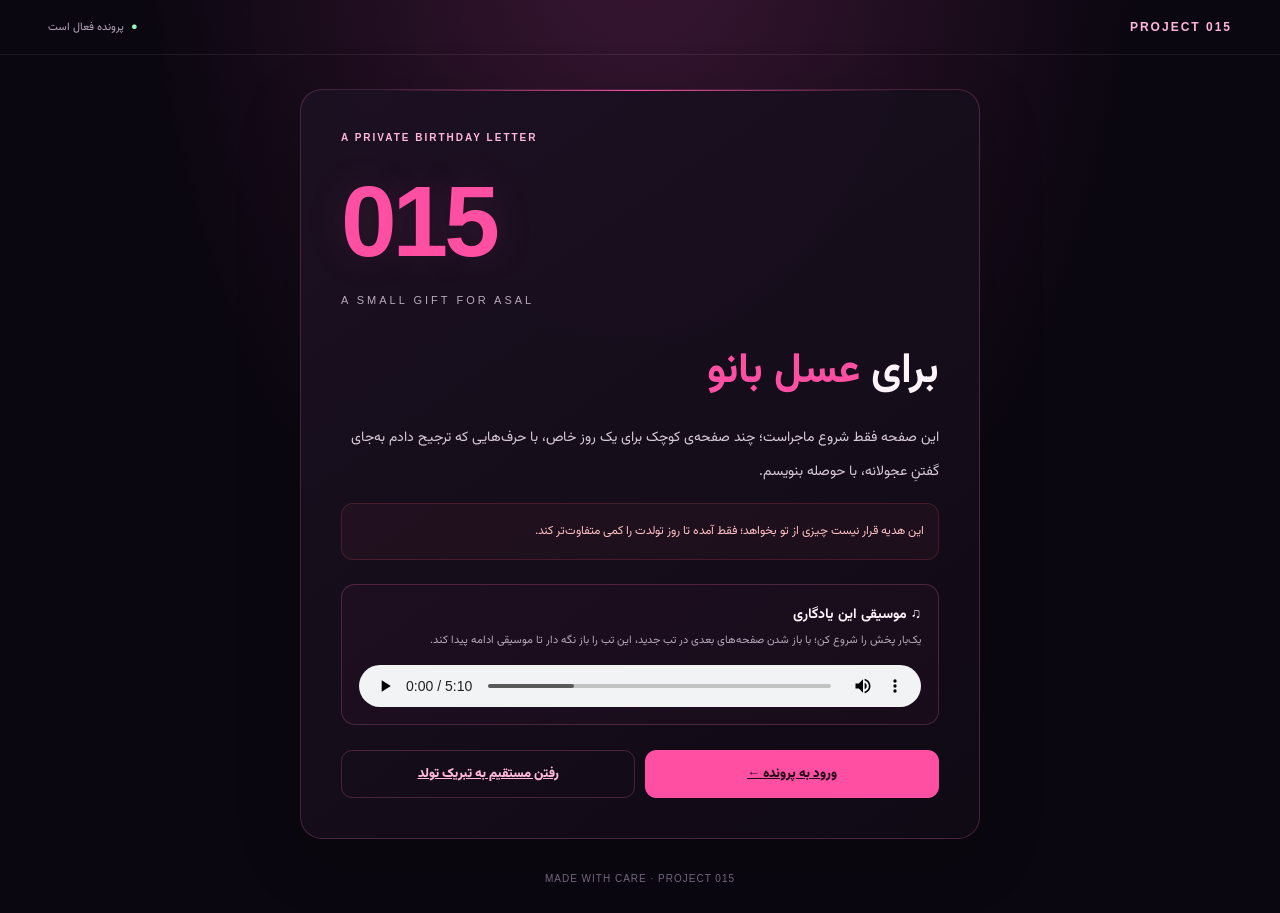
==== commit e33b2ea3: "Add files via upload" ====
--- a/index.html
+++ b/index.html
@@ -1,708 +1,21 @@
 <!DOCTYPE html>
 <html lang="fa" dir="rtl">
 <head>
-<meta charset="UTF-8">
-<meta name="viewport" content="width=device-width, initial-scale=1.0">
-<meta name="theme-color" content="#0b0710">
-
-<title>PROJECT 015 — عسل بانو</title>
-
-<style>
-@import url('https://fonts.googleapis.com/css2?family=Vazirmatn:wght@400;500;600;700;800;900&display=swap');
-
-:root {
-    --bg: #0b0710;
-    --card: #17101e;
-    --pink: #ff4fa3;
-    --light: #ffb0d5;
-    --text: #fff3fa;
-    --muted: #b9a6ba;
-    --border: rgba(255,79,163,.24);
-}
-
-* {
-    box-sizing: border-box;
-}
-
-html {
-    scroll-behavior: smooth;
-    scroll-padding-top: 25px;
-}
-
-body {
-    margin: 0;
-    background:
-        radial-gradient(ellipse at top, #291127 0%, transparent 48%),
-        var(--bg);
-    color: var(--text);
-    font-family: 'Vazirmatn', Tahoma, sans-serif;
-}
-
-a {
-    text-decoration: none;
-}
-
-header {
-    display: flex;
-    justify-content: space-between;
-    align-items: center;
-    gap: 12px;
-    padding: 20px 6%;
-    border-bottom: 1px solid rgba(255,255,255,.07);
-}
-
-.logo {
-    color: var(--light);
-    font-size: 12px;
-    font-weight: 900;
-    letter-spacing: 2px;
-    direction: ltr;
-}
-
-.status {
-    color: #b8a9ba;
-    font-size: 11px;
-}
-
-main {
-    width: min(100% - 28px, 680px);
-    margin: 35px auto 90px;
-}
-
-.section {
-    margin-bottom: 22px;
-    padding: clamp(22px, 5vw, 38px);
-    background: linear-gradient(145deg, #1c1223, #110b17);
-    border: 1px solid var(--border);
-    border-radius: 20px;
-    box-shadow: 0 18px 60px rgba(0,0,0,.18);
-    scroll-margin-top: 20px;
-}
-
-.tag {
-    color: var(--light);
-    font-size: 10px;
-    font-weight: 800;
-    letter-spacing: 2px;
-    direction: ltr;
-    margin-bottom: 17px;
-}
-
-h1, h2, h3 {
-    line-height: 1.8;
-    margin-top: 0;
-}
-
-h1 {
-    font-size: clamp(27px, 7vw, 42px);
-}
-
-h2 {
-    font-size: clamp(22px, 5vw, 30px);
-}
-
-p {
-    color: #d2c2d2;
-    font-size: 14px;
-    line-height: 2.4;
-}
-
-.pink {
-    color: var(--pink);
-}
-
-.light {
-    color: var(--light);
-}
-
-.muted {
-    color: var(--muted);
-}
-
-.number {
-    color: var(--pink);
-    font-size: clamp(65px, 18vw, 100px);
-    font-weight: 900;
-    line-height: 1.2;
-    direction: ltr;
-    text-shadow: 0 0 45px rgba(255,79,163,.17);
-}
-
-.subtitle {
-    color: var(--muted);
-    font-size: 11px;
-    letter-spacing: 3px;
-    direction: ltr;
-    margin: 12px 0 25px;
-}
-
-.line {
-    height: 1px;
-    background: var(--border);
-    margin: 24px 0;
-}
-
-.warning {
-    padding: 14px;
-    border: 1px solid rgba(255,100,120,.23);
-    background: rgba(255,100,120,.05);
-    border-radius: 12px;
-    color: #ffb9c1;
-    font-size: 12px;
-    line-height: 2.2;
-}
-
-.buttons {
-    display: flex;
-    flex-wrap: wrap;
-    gap: 10px;
-    margin-top: 25px;
-}
-
-.btn {
-    display: inline-flex;
-    justify-content: center;
-    align-items: center;
-    gap: 8px;
-    flex: 1;
-    min-width: 150px;
-    padding: 13px 17px;
-    background: var(--pink);
-    color: #240b19;
-    border: 1px solid var(--pink);
-    border-radius: 11px;
-    font-size: 13px;
-    font-weight: 900;
-    transition: transform .2s, box-shadow .2s;
-}
-
-.btn:hover {
-    transform: translateY(-2px);
-    box-shadow: 0 8px 25px rgba(255,79,163,.18);
-}
-
-.btn.secondary {
-    background: transparent;
-    color: var(--light);
-    border-color: var(--border);
-}
-
-.row {
-    display: flex;
-    justify-content: space-between;
-    align-items: center;
-    gap: 12px;
-    padding: 14px 0;
-    border-bottom: 1px solid rgba(255,255,255,.07);
-    font-size: 13px;
-}
-
-.row:last-child {
-    border-bottom: none;
-}
-
-.row span:first-child {
-    color: var(--muted);
-}
-
-.row span:last-child {
-    color: var(--light);
-    font-weight: 700;
-    text-align: left;
-}
-
-.music-box {
-    border: 1px solid var(--border);
-    border-radius: 14px;
-    background: rgba(255,79,163,.045);
-    padding: 17px;
-    margin-top: 22px;
-}
-
-.music-title {
-    font-weight: 800;
-    font-size: 14px;
-    margin-bottom: 5px;
-}
-
-audio {
-    width: 100%;
-    display: block;
-    margin-top: 15px;
-    height: 45px;
-}
-
-.question {
-    margin: 20px 0;
-    padding: 18px;
-    border: 1px solid rgba(255,255,255,.08);
-    border-radius: 13px;
-    background: rgba(255,255,255,.02);
-}
-
-.question h3 {
-    font-size: 15px;
-}
-
-.answer {
-    display: block;
-    margin-top: 10px;
-    padding: 12px;
-    border-radius: 10px;
-    background: #211527;
-    border: 1px solid rgba(255,79,163,.16);
-    color: #e9d8e8;
-    font-size: 12px;
-    line-height: 2;
-}
-
-.answer:hover {
-    border-color: var(--pink);
-}
-
-.note {
-    padding: 15px;
-    border-right: 2px solid var(--pink);
-    background: rgba(255,79,163,.045);
-    color: #f5ddec;
-    font-size: 14px;
-    line-height: 2.5;
-    margin: 20px 0;
-}
-
-.center {
-    text-align: center;
-}
-
-.emoji {
-    font-size: 48px;
-    margin-bottom: 12px;
-}
-
-.message {
-    font-size: 14px;
-    line-height: 2.7;
-}
-
-footer {
-    text-align: center;
-    padding: 0 15px 30px;
-    color: #77657b;
-    font-size: 10px;
-    letter-spacing: 1px;
-    direction: ltr;
-}
-
-@media (max-width: 480px) {
-    header {
-        padding: 17px;
-    }
-
-    main {
-        margin-top: 22px;
-    }
-
-    .section {
-        border-radius: 16px;
-        padding: 22px 18px;
-    }
-
-    .btn {
-        min-width: 100%;
-    }
-
-    .row {
-        font-size: 12px;
-    }
-}
-</style>
+<meta charset="UTF-8"><meta name="viewport" content="width=device-width,initial-scale=1"><meta name="theme-color" content="#0b0710">
+<title>PROJECT 015 | برای عسل بانو</title><link rel="stylesheet" href="./style.css">
 </head>
-
 <body>
-
-<header>
-    <div class="logo">PROJECT 015</div>
-    <div class="status">● پرونده فعال است</div>
-</header>
-
-<main>
-
-    <!-- بخش اول -->
-    <section class="section" id="home">
-
-        <div class="tag">CONFIDENTIAL FILE</div>
-
-        <div class="number">015</div>
-        <div class="subtitle">SUBJECT: ASAL</div>
-
-        <h1>
-            یک پرونده‌ی
-            <span class="pink">محرمانه</span>
-        </h1>
-
-        <p>
-            به پرونده‌ای وارد شدی که قرار نبود به این راحتی
-            در دسترس عموم قرار بگیره.
-            البته ظاهراً سیستم امنیتی ما هم خیلی جدی نیست. 😂
-        </p>
-
-        <div class="warning">
-            ⚠️ هشدار امنیتی:
-            ادامه‌ی این پرونده ممکنه باعث خنده‌ی ناگهانی،
-            افزایش اعتمادبه‌نفس و افشای چند راز بشه.
-        </div>
-
-        <div class="buttons">
-            <a class="btn" href="#music">اول موسیقی رو آماده کن ♫</a>
-            <a class="btn secondary" href="#file">ورود به پرونده ←</a>
-        </div>
-
-    </section>
-
-
-    <!-- بخش موسیقی -->
-    <section class="section" id="music">
-
-        <div class="tag">AUDIO TRANSMISSION</div>
-
-        <h2>موسیقیِ این <span class="pink">پرونده</span></h2>
-
-        <p>
-            قبل از ادامه، موسیقی رو پخش کن.
-            این بخش همیشه در دسترسه و برای پخش لازم نیست
-            هیچ اسکریپتی اجرا بشه.
-        </p>
-
-        <div class="music-box">
-            <div class="music-title">♫ موسیقی اختصاصی عسل بانو</div>
-            <p class="muted" style="font-size:12px; margin-bottom:0">
-                برای پخش، روی دکمه‌ی پخش پلیر بزن.
-            </p>
-
-            <audio controls preload="metadata">
-                <source src="./Music.mp3" type="audio/mpeg">
-                مرورگر شما از پخش این فایل پشتیبانی نمی‌کند.
-            </audio>
-        </div>
-
-        <div class="buttons">
-            <a class="btn" href="#file">ادامه‌ی پرونده ←</a>
-        </div>
-
-    </section>
-
-
-    <!-- بخش اطلاعات -->
-    <section class="section" id="file">
-
-        <div class="tag">SUBJECT INFORMATION</div>
-
-        <h2>پرونده‌ی <span class="pink">عسل بانو</span></h2>
-
-        <p>
-            اطلاعات زیر پس از بررسی‌های بسیار جدی
-            و کاملاً غیرعلمی ثبت شده‌اند.
-        </p>
-
-        <div class="line"></div>
-
-        <div class="row">
-            <span>نام رمز</span>
-            <span>Miss Trouble</span>
-        </div>
-
-        <div class="row">
-            <span>سن ثبت‌شده</span>
-            <span>۱۵ سال</span>
-        </div>
-
-        <div class="row">
-            <span>میزان شیطنت</span>
-            <span>خطرناک</span>
-        </div>
-
-        <div class="row">
-            <span>میزان جذابیت</span>
-            <span>وصف‌نشدنی</span>
-        </div>
-
-        <div class="row">
-            <span>سطح محرمانگی</span>
-            <span>بالا</span>
-        </div>
-
-        <div class="row">
-            <span>وضعیت پرونده</span>
-            <span>مشکوک ولی دوست‌داشتنی</span>
-        </div>
-
-        <div class="line"></div>
-
-        <p>
-            پرونده تا این لحظه چند مورد مشکوک ثبت کرده.
-            برای ادامه باید آزمون بسیار مهم زیر رو پشت سر بذاری.
-        </p>
-
-        <div class="buttons">
-            <a class="btn" href="#quiz">شروع آزمون ←</a>
-            <a class="btn secondary" href="#home">بازگشت به ابتدا</a>
-        </div>
-
-    </section>
-
-
-    <!-- بخش آزمون -->
-    <section class="section" id="quiz">
-
-        <div class="tag">PSYCHOLOGICAL EVALUATION</div>
-
-        <h2>آزمون تشخیص <span class="pink">عسل بودن</span></h2>
-
-        <p>
-            به سؤالات با دقت پاسخ بده.
-            البته نتیجه از قبل مشخصه، ولی تشریفات لازمه. 😂
-        </p>
-
-        <div class="question">
-            <h3>سؤال اول: مهم‌ترین ویژگی عسل بانو چیه؟</h3>
-
-            <a class="answer" href="#result">
-                الف) آرامش و متانت مثال‌زدنی
-            </a>
-
-            <a class="answer" href="#result">
-                ب) شیطنت در سطح بین‌المللی
-            </a>
-
-            <a class="answer" href="#result">
-                ج) توانایی عجیب در مشکوک بودن
-            </a>
-        </div>
-
-        <div class="question">
-            <h3>سؤال دوم: اگر بگه «من کاری نکردم»، چه باید کرد؟</h3>
-
-            <a class="answer" href="#result">
-                الف) باور کردن فوری و بدون تحقیق
-            </a>
-
-            <a class="answer" href="#result">
-                ب) بررسی دوربین‌های امنیتی
-            </a>
-
-            <a class="answer" href="#result">
-                ج) تشکیل کمیته‌ی ویژه‌ی حقیقت‌یابی
-            </a>
-        </div>
-
-        <div class="question">
-            <h3>سؤال سوم: نتیجه‌ی نهایی پرونده چیه؟</h3>
-
-            <a class="answer" href="#result">
-                الف) سوژه کاملاً بی‌گناهه
-            </a>
-
-            <a class="answer" href="#result">
-                ب) پرونده باید برای همیشه محرمانه بمونه
-            </a>
-
-            <a class="answer" href="#result">
-                ج) اطلاعات برای صدور حکم کافی نیست
-            </a>
-        </div>
-
-        <p class="muted" style="font-size:12px">
-            نکته: گزینه‌ها جنبه‌ی طنز دارن؛ انتخاب هرکدوم
-            تو رو به مرحله‌ی بعد می‌بره.
-        </p>
-
-        <div class="buttons">
-            <a class="btn" href="#result">ثبت نتیجه‌ی آزمون ←</a>
-        </div>
-
-    </section>
-
-
-    <!-- نتیجه آزمون -->
-    <section class="section center" id="result">
-
-        <div class="tag">SECURITY REPORT</div>
-
-        <div class="emoji">⛔</div>
-
-        <h2>ACCESS <span class="pink">DENIED</span></h2>
-
-        <p>
-            متأسفانه دسترسی شما به بخش عقلانیت این پرونده رد شد.
-        </p>
-
-        <div class="note">
-            دلیل رد شدن:
-            <br>
-            سیستم از قبل می‌دونست با کی طرفه. 😭😂
-        </div>
-
-        <p>
-            اما نگران نباش؛ یک بخش مهم‌تر هنوز باقی مونده.
-        </p>
-
-        <div class="buttons">
-            <a class="btn" href="#birthday">مشاهده‌ی نتیجه‌ی نهایی ←</a>
-        </div>
-
-    </section>
-
-
-    <!-- تبریک تولد -->
-    <section class="section" id="birthday">
-
-        <div class="tag">BIRTHDAY PROTOCOL</div>
-
-        <h2>
-            بالاخره رسیدیم به
-            <span class="pink">اصل ماجرا</span> 🎂
-        </h2>
-
-        <div class="line"></div>
-
-        <p class="message">
-            عسل بانو،
-            <br><br>
-
-            تولدت مبارک به یکی از شیطون‌ترین و
-            غیرقابل‌پیش‌بینی‌ترین آدمایی که می‌شناسم.
-            <br><br>
-
-            امیدوارم ۱۵ سالگیت پر از اتفاقای خوب،
-            خنده‌های واقعی و خاطره‌هایی باشه که سال‌ها بعدم
-            با یادآوریشون لبخند بزنی.
-            <br><br>
-
-            امیدوارم به هر چیزی که ته دلت می‌خوای برسی
-            و همیشه آدمایی کنارت باشن که بودنت براشون
-            ارزشمند باشه.
-            <br><br>
-
-            راستی امیدوارم امسال یکم عاقل‌تر بشی؛
-            ولی خب نمی‌خوام تو روز تولدت آرزوهای غیرممکن کنم. 😭😂
-        </p>
-
-        <div class="line"></div>
-
-        <div class="center">
-            <div class="emoji">🎀</div>
-            <p class="light">برای تو، با یک عالمه آرزوی خوب.</p>
-        </div>
-
-        <div class="buttons">
-            <a class="btn" href="#secret">یه چیز دیگه مونده... ←</a>
-        </div>
-
-    </section>
-
-
-    <!-- پیام احساسی -->
-    <section class="section" id="secret">
-
-        <div class="tag">UNCLASSIFIED MESSAGE</div>
-
-        <div class="emoji">💌</div>
-
-        <h2>یه اعتراف <span class="pink">کوچیک...</span></h2>
-
-        <div class="note">
-            بعضی آدما بدون اینکه خودشون بدونن،
-            یه جور خاصی توی ذهن آدم می‌مونن.
-        </div>
-
-        <p>
-            نه به خاطر اینکه همیشه کار خاصی می‌کنن؛
-            گاهی فقط به خاطر خودِ بودنشونه.
-        </p>
-
-        <p class="muted">
-            خب... فکر کنم دیگه وقتشه راز اصلی رو بفهمی.
-        </p>
-
-        <div class="buttons">
-            <a class="btn" href="#reveal">افشای اطلاعات محرمانه ←</a>
-        </div>
-
-    </section>
-
-
-    <!-- افشای راز -->
-    <section class="section center" id="reveal">
-
-        <div class="tag">FINAL DISCLOSURE</div>
-
-        <div class="emoji">🫣</div>
-
-        <h1>
-            آره، درست
-            <span class="pink">فکر کردی</span>
-            :)))))))))
-        </h1>
-
-        <p>
-            دیگه نمی‌خوام پشت این همه پرونده و کد
-            و اطلاعات محرمانه قایم بشم.
-        </p>
-
-        <div class="line"></div>
-
-        <p class="message">
-            این سایت یه بهونه بود که روز تولدت
-            یه چیز متفاوت برات درست کنم.
-            <br><br>
-            حالا دیگه خودت می‌دونی با این اطلاعات محرمانه چیکار کنی. 😂
-        </p>
-
-        <div class="buttons">
-            <a class="btn" href="#end">پایان مأموریت ←</a>
-        </div>
-
-    </section>
-
-
-    <!-- پایان -->
-    <section class="section center" id="end">
-
-        <div class="tag">MISSION COMPLETED</div>
-
-        <div class="emoji">🩷</div>
-
-        <h1>پرونده <span class="pink">بسته شد.</span></h1>
-
-        <p>
-            مأموریت با موفقیت به پایان رسید.
-            <br>
-            سوژه: عسل بانو
-            <br>
-            وضعیت: همچنان مشکوک و دوست‌داشتنی.
-        </p>
-
-        <div class="line"></div>
-
-        <h2 class="pink">تولدت مبارک! 🎂</h2>
-
-        <p>
-            امیدوارم امسال برات پر از لحظه‌هایی باشه
-            که ارزش به خاطر سپردن دارن.
-        </p>
-
-        <div class="buttons">
-            <a class="btn secondary" href="#home">مشاهده‌ی دوباره‌ی پرونده ↻</a>
-            <a class="btn" href="#music">پخش موسیقی ♫</a>
-        </div>
-
-    </section>
-
-</main>
-
-<footer>
-    PROJECT 015 · CLASSIFIED BIRTHDAY ARCHIVE
-</footer>
-
-</body>
-</html>
+<header><div class="brand">PROJECT 015</div><div class="status">پرونده فعال است</div></header>
+<main><section class="card">
+<div class="tag">A PRIVATE BIRTHDAY LETTER</div><div class="number">015</div><div class="sub">A SMALL GIFT FOR ASAL</div>
+<h1>برای <span class="pink">عسل بانو</span></h1>
+<p>این صفحه فقط شروع ماجراست؛ چند صفحه‌ی کوچک برای یک روز خاص، با حرف‌هایی که ترجیح دادم به‌جای گفتنِ عجولانه، با حوصله بنویسم.</p>
+<div class="warning">این هدیه قرار نیست چیزی از تو بخواهد؛ فقط آمده تا روز تولدت را کمی متفاوت‌تر کند.</div>
+<div class="music">
+<strong>♫ موسیقی این یادگاری</strong><small>یک‌بار پخش را شروع کن؛ با باز شدن صفحه‌های بعدی در تب جدید، این تب را باز نگه دار تا موسیقی ادامه پیدا کند.</small>
+<audio controls loop autoplay preload="metadata"><source src="./Music.mp3" type="audio/mpeg">مرورگر شما از پخش این فایل پشتیبانی نمی‌کند.</audio>
+</div>
+<div class="actions"><a class="btn" href="./dossier.html" target="_blank" rel="noopener">ورود به پرونده ←</a><a class="btn alt" href="./birthday.html" target="_blank" rel="noopener">رفتن مستقیم به تبریک تولد</a></div>
+</section></main>
+<footer>MADE WITH CARE · PROJECT 015</footer>
+</body></html>
--- a/style.css
+++ b/style.css
@@ -0,0 +1,6 @@
+@import url('https://fonts.googleapis.com/css2?family=Vazirmatn:wght@400;500;600;700;800;900&display=swap');
+:root{--bg:#0b0710;--card:#17101e;--pink:#ff4fa3;--light:#ffb7d9;--text:#fff4fa;--muted:#b9a9bc;--border:rgba(255,120,185,.22)}
+*{box-sizing:border-box}html{scroll-behavior:smooth}body{margin:0;min-height:100vh;background:radial-gradient(ellipse at 50% -15%,#3c1735 0%,transparent 55%),var(--bg);color:var(--text);font-family:'Vazirmatn',Tahoma,sans-serif;display:flex;flex-direction:column}
+header{display:flex;align-items:center;justify-content:space-between;gap:12px;padding:18px clamp(16px,5vw,48px);border-bottom:1px solid rgba(255,255,255,.07)}.brand{font:900 12px/1.5 sans-serif;letter-spacing:2px;color:var(--light);direction:ltr}.status{font-size:11px;color:var(--muted)}.status:before{content:'●';color:#9af0bc;margin-left:7px}
+main{width:min(100% - 28px,680px);margin:34px auto 30px;flex:1}.card{padding:clamp(23px,5vw,40px);background:linear-gradient(145deg,rgba(28,17,34,.97),rgba(16,10,21,.98));border:1px solid var(--border);border-radius:22px;box-shadow:0 20px 65px rgba(0,0,0,.2);position:relative;overflow:hidden}.card:before{content:'';position:absolute;top:0;left:12%;right:12%;height:1px;background:linear-gradient(90deg,transparent,var(--pink),transparent)}.tag{font:800 10px/1.6 sans-serif;letter-spacing:2px;color:var(--light);direction:ltr;margin-bottom:18px}h1,h2,h3{line-height:1.8;margin-top:0}h1{font-size:clamp(28px,7vw,42px);margin-bottom:10px}h2{font-size:clamp(23px,5.3vw,31px);margin-bottom:12px}h3{font-size:16px;margin-bottom:10px}p{font-size:14px;color:#d9cbd9;line-height:2.45;margin:0 0 14px}.pink{color:var(--pink)}.light{color:var(--light)}.muted{color:var(--muted)}.number{font:900 clamp(68px,18vw,100px)/1.15 sans-serif;color:var(--pink);letter-spacing:-4px;direction:ltr;text-shadow:0 0 42px #ff4fa322}.sub{font:11px/2 sans-serif;letter-spacing:3px;color:var(--muted);direction:ltr;margin:10px 0 24px}.line{height:1px;background:var(--border);margin:24px 0}.warning{background:#ff64700b;border:1px solid #ff64702c;border-radius:12px;padding:14px;color:#ffc0c5;font-size:12px;line-height:2.2}.actions{display:flex;flex-wrap:wrap;gap:10px;margin-top:25px}.btn{display:inline-flex;align-items:center;justify-content:center;gap:8px;flex:1;min-width:145px;padding:13px 17px;border:1px solid var(--pink);border-radius:11px;background:var(--pink);color:#260b1a;font-size:13px;font-weight:900;text-align:center;transition:.2s}.btn:hover{transform:translateY(-2px);box-shadow:0 8px 25px #ff4fa329}.btn.alt{background:transparent;color:var(--light);border-color:var(--border)}.row{display:flex;justify-content:space-between;align-items:center;gap:12px;padding:14px 0;border-bottom:1px solid #ffffff0d;font-size:13px}.row:last-child{border-bottom:0}.row span:first-child{color:var(--muted)}.row span:last-child{text-align:left;color:var(--light);font-weight:700}.note{border-right:2px solid var(--pink);background:#ff4fa30a;padding:15px 17px;margin:20px 0;color:#f7e3ef;line-height:2.5;font-size:14px}.center{text-align:center}.symbol{font-size:48px;margin-bottom:12px}.message{font-size:14px;line-height:2.8;color:#f0e1ed}.music{margin-top:24px;border:1px solid var(--border);border-radius:14px;padding:17px;background:#ff4fa308}.music strong{font-size:14px}.music small{display:block;color:var(--muted);font-size:11px;line-height:2;margin-top:3px}audio{display:block;width:100%;margin-top:13px;height:42px}.choice{display:block;margin:9px 0;padding:12px 14px;background:#ffffff05;border:1px solid #ff4fa328;border-radius:11px;color:#eeddeb;font-size:13px;line-height:2}.choice:hover{border-color:var(--pink)}footer{text-align:center;padding:0 16px 24px;color:#7e6b83;font:10px/2 sans-serif;letter-spacing:1px;direction:ltr}
+@media(max-width:480px){header{padding:16px}.card{padding:23px 18px;border-radius:17px}main{margin-top:22px}.btn{min-width:100%}.row{font-size:12px}}
